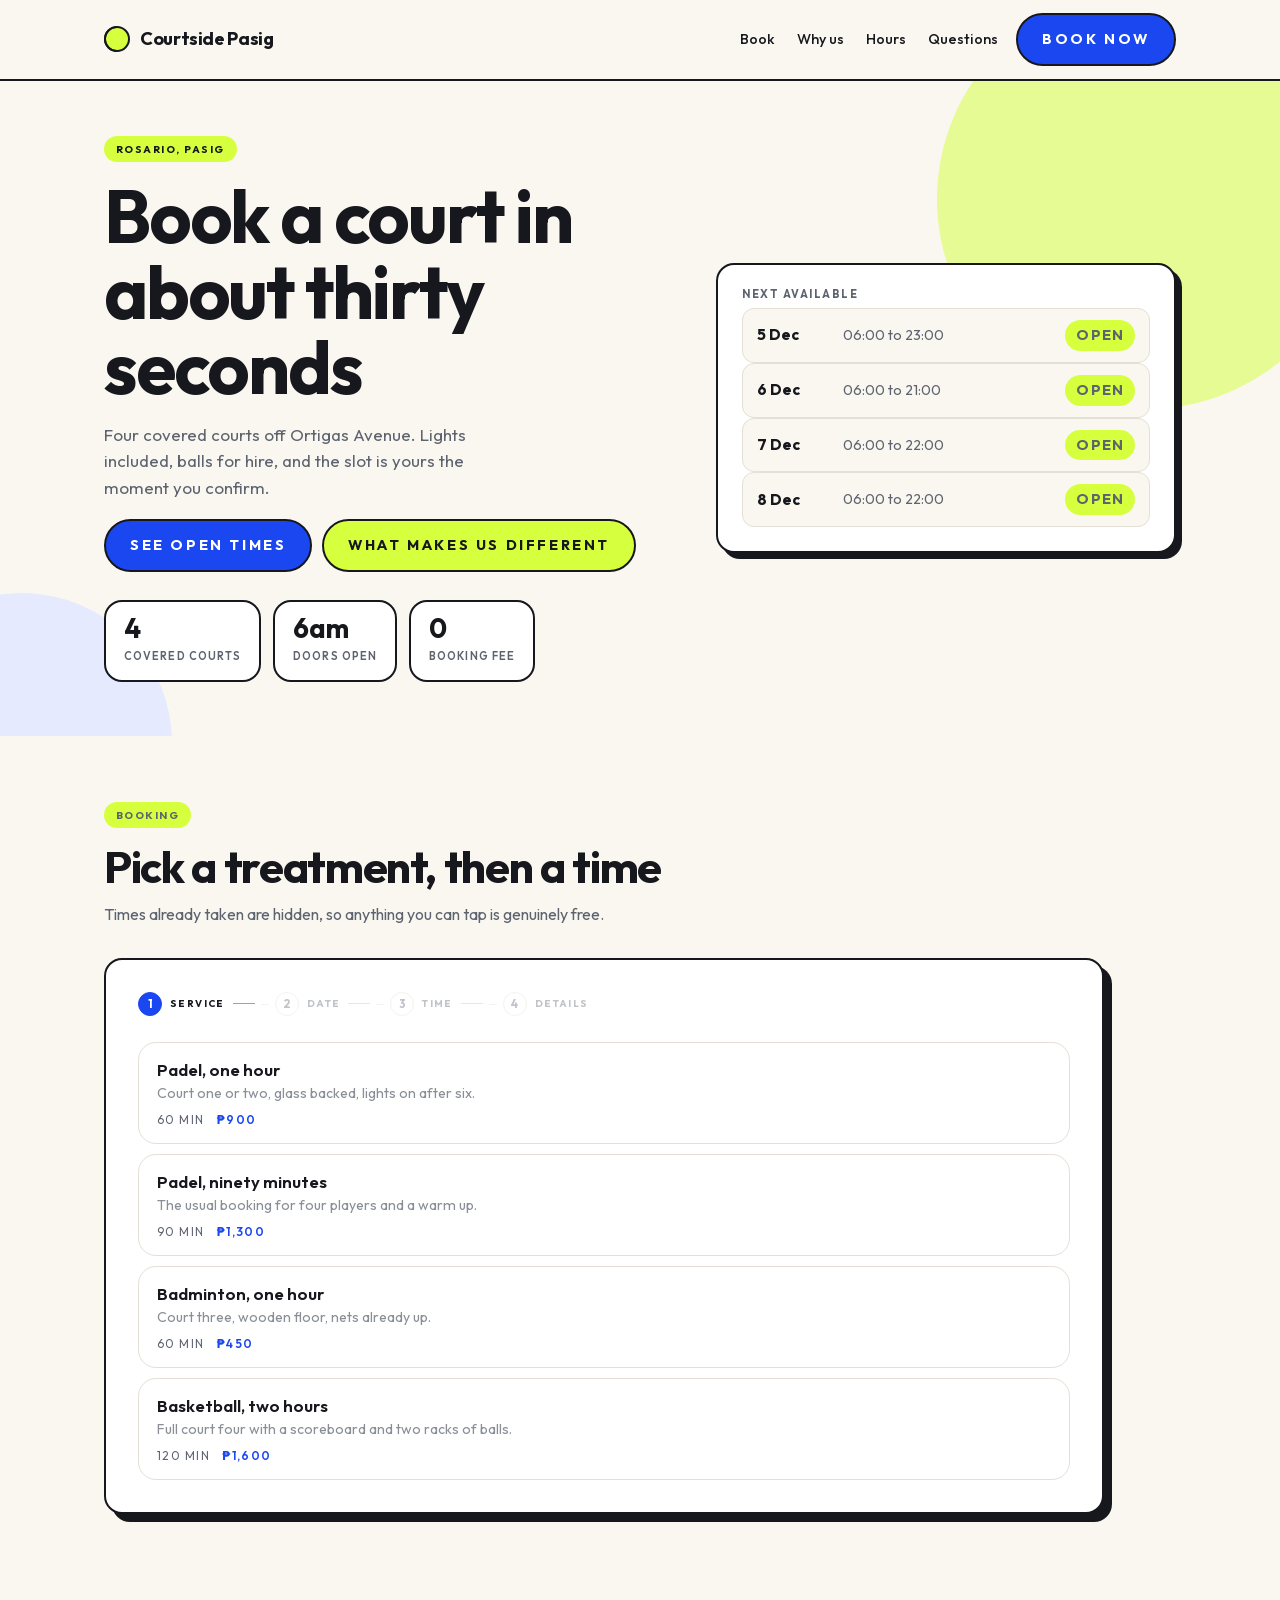
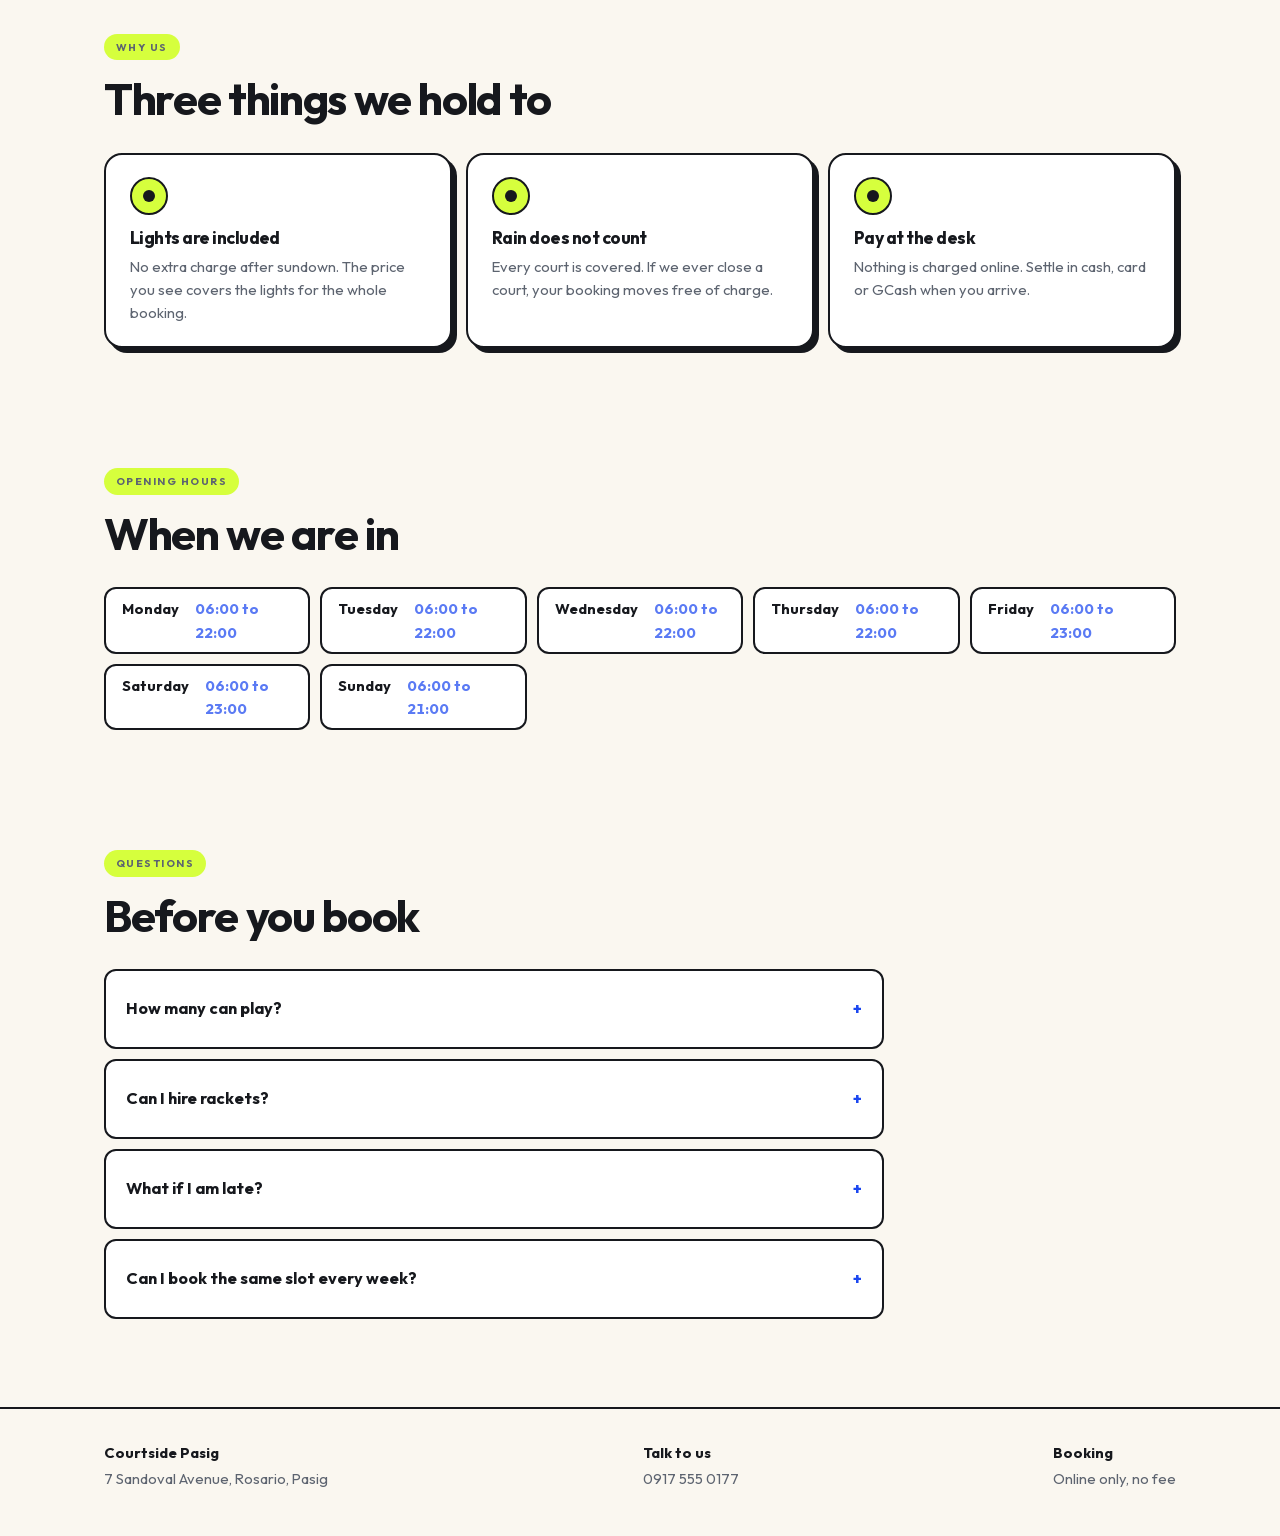
==== index.html @ 9239e727 "Add files via upload" ====
<!doctype html>
<html lang="en">
<head>
<meta charset="utf-8">
<meta name="viewport" content="width=device-width, initial-scale=1, viewport-fit=cover">
<title>Courtside Wedding</title>
<meta name="description" content="Wedding details and RSVP.">
<link rel="stylesheet" href="assets/css/fonts.css">
<link rel="stylesheet" href="assets/css/style.css">
</head>
<body>
<header class="top">
  <div class="wrap top-in">
    <span class="logo"><i></i>Courtside Pasig</span>
    <nav>
      <a href="#book">Book</a>
      <a href="#why">Why us</a>
      <a href="#hours">Hours</a>
      <a href="#faq">Questions</a>
    </nav>
    <a class="btn" href="#book">Book now</a>
  </div>
</header>

<section class="hero">
  <span class="blob b1" aria-hidden="true"></span>
  <span class="blob b2" aria-hidden="true"></span>
  <div class="wrap hero-grid">
    <div>
      <p class="eyebrow">Rosario, Pasig</p>
      <h1>Book a court in about thirty seconds</h1>
      <p class="lede">Four covered courts off Ortigas Avenue. Lights included, balls for hire, and the slot is yours the moment you confirm.</p>
      <div class="btn-row">
        <a class="btn" href="#book">See open times</a>
        <a class="btn ghost" href="#why">What makes us different</a>
      </div>
      <div class="trust"><div><b>4</b><span>Covered courts</span></div><div><b>6am</b><span>Doors open</span></div><div><b>0</b><span>Booking fee</span></div></div>
    </div>
    <div class="panel next">
      <h3>Next available</h3>
      <div id="peek"></div>
    </div>
  </div>
</section>

<section class="wrap" id="book">
  <div class="sec-head">
    <p class="eyebrow">Booking</p>
    <h2>Pick a treatment, then a time</h2>
    <p>Times already taken are hidden, so anything you can tap is genuinely free.</p>
  </div>
  <div class="booking">

    <div class="flow" id="flow">
      <div class="lane">
      <ol class="steps" id="steps">
        <li class="step on" data-step="1"><span>1</span>Service</li>
        <li class="step" data-step="2"><span>2</span>Date</li>
        <li class="step" data-step="3"><span>3</span>Time</li>
        <li class="step" data-step="4"><span>4</span>Details</li>
      </ol>

      <div class="pane" id="pane-1">
        <div class="picks" id="services"></div>
      </div>

      <div class="pane" id="pane-2" hidden>
        <p class="chosen" id="sum-2"></p>
        <div class="cal">
          <div class="cal-head">
            <button class="nav" type="button" id="prev" aria-label="Previous month">&lsaquo;</button>
            <b id="month"></b>
            <button class="nav" type="button" id="next" aria-label="Next month">&rsaquo;</button>
          </div>
          <div class="dow"><span>Mo</span><span>Tu</span><span>We</span><span>Th</span><span>Fr</span><span>Sa</span><span>Su</span></div>
          <div class="grid" id="days"></div>
        </div>
        <button class="btn ghost" type="button" data-back="1">Back</button>
      </div>

      <div class="pane" id="pane-3" hidden>
        <p class="chosen" id="sum-3"></p>
        <div class="slots" id="slots"></div>
        <p class="note" id="slot-note"></p>
        <button class="btn ghost" type="button" data-back="2">Back</button>
      </div>

      <form class="pane" id="pane-4" hidden novalidate>
        <p class="chosen" id="sum-4"></p>
        <div class="field">
          <label class="lbl" for="bk-name">Your name</label>
          <input type="text" id="bk-name" autocomplete="name" required>
        </div>
        <div class="two">
          <div class="field">
            <label class="lbl" for="bk-phone">Mobile</label>
            <input type="tel" id="bk-phone" autocomplete="tel" required>
          </div>
          <div class="field">
            <label class="lbl" for="bk-email">Email</label>
            <input type="email" id="bk-email" autocomplete="email">
          </div>
        </div>
        <div class="field">
          <label class="lbl" for="bk-notes">Anything we should know</label>
          <textarea id="bk-notes" placeholder="Optional"></textarea>
        </div>
        <div class="btn-row">
          <button class="btn" type="submit" id="book-btn">Confirm booking</button>
          <button class="btn ghost" type="button" data-back="3">Back</button>
        </div>
        <p class="status" id="book-status" role="status" aria-live="polite"></p>
      </form>

      <div class="pane done" id="pane-5" hidden>
        <div class="tick" aria-hidden="true"></div>
        <h3 id="done-head"></h3>
        <p id="done-detail"></p>
        <p class="ref" id="done-ref"></p>
        <button class="btn ghost" type="button" id="again">Book another</button>
      </div>
      </div>

      <aside class="recap" id="recap" aria-label="Your booking so far">
        <h4>Your booking</h4>
        <dl id="recap-list"></dl>
        <p class="recap-note" id="recap-note"></p>
      </aside>
    </div>

  </div>
</section>

<section class="wrap" id="why">
  <div class="sec-head">
    <p class="eyebrow">Why us</p>
    <h2>Three things we hold to</h2>
  </div>
  <div class="cards"><div class="cardy"><i></i><h3>Lights are included</h3><p>No extra charge after sundown. The price you see covers the lights for the whole booking.</p></div><div class="cardy"><i></i><h3>Rain does not count</h3><p>Every court is covered. If we ever close a court, your booking moves free of charge.</p></div><div class="cardy"><i></i><h3>Pay at the desk</h3><p>Nothing is charged online. Settle in cash, card or GCash when you arrive.</p></div></div>
</section>

<section class="wrap" id="hours">
  <div class="sec-head">
    <p class="eyebrow">Opening hours</p>
    <h2>When we are in</h2>
  </div>
  <div class="hours"><div class="day"><b>Monday</b><span>06:00 to 22:00</span></div><div class="day"><b>Tuesday</b><span>06:00 to 22:00</span></div><div class="day"><b>Wednesday</b><span>06:00 to 22:00</span></div><div class="day"><b>Thursday</b><span>06:00 to 22:00</span></div><div class="day"><b>Friday</b><span>06:00 to 23:00</span></div><div class="day"><b>Saturday</b><span>06:00 to 23:00</span></div><div class="day"><b>Sunday</b><span>06:00 to 21:00</span></div></div>
</section>

<section class="wrap" id="faq">
  <div class="sec-head">
    <p class="eyebrow">Questions</p>
    <h2>Before you book</h2>
  </div>
  <div class="faq"><details><summary>How many can play?</summary><p>Padel is four, badminton is four, and the basketball court fits a full ten.</p></details><details><summary>Can I hire rackets?</summary><p>Yes, one hundred pesos each at the desk, and balls are fifty a tube.</p></details><details><summary>What if I am late?</summary><p>The court is held for the whole booking, but the clock starts at your slot.</p></details><details><summary>Can I book the same slot every week?</summary><p>Message us and we will block a standing slot for you off the public board.</p></details></div>
</section>

<footer>
  <div class="wrap foot">
    <div><b>Courtside Pasig</b>7 Sandoval Avenue, Rosario, Pasig</div>
    <div><b>Talk to us</b>0917 555 0177</div>
    <div><b>Booking</b>Online only, no fee</div>
  </div>
</footer>
<script src="assets/js/config.js"></script>
<script src="assets/js/site.js"></script>
</body>
</html>
---- assets/css/fonts.css ----
@font-face{font-family:'Outfit';font-style:normal;font-weight:300 700;font-display:swap;src:url(../fonts/outfit.woff2) format('woff2')}
---- assets/css/style.css ----
*,*::before,*::after{box-sizing:border-box}
  html{scroll-behavior:smooth}
  @media (prefers-reduced-motion:reduce){html{scroll-behavior:auto}*{animation:none!important;transition:none!important}}
  img,video{max-width:100%;display:block}
  [hidden]{display:none!important}
  p{margin:0 0 1em}p:last-child{margin-bottom:0}
  .lbl{display:block;font-size:.66rem;font-weight:600;letter-spacing:.18em;text-transform:uppercase;margin-bottom:8px}
  input[type=text],input[type=email],input[type=tel],input[type=search],select,textarea{
    width:100%;font-family:inherit;font-size:1rem;padding:13px 15px;border-radius:2px}
  textarea{min-height:88px;resize:vertical}
  input:focus-visible,select:focus-visible,textarea:focus-visible,button:focus-visible{outline:2px solid currentColor;outline-offset:2px}
  .field{margin-bottom:20px}
  .search-row{display:flex;gap:10px;flex-wrap:wrap;align-items:flex-start}
  .search-row input{flex:1 1 220px}
  .btn{font-family:inherit;font-size:.72rem;font-weight:700;letter-spacing:.18em;text-transform:uppercase;
    padding:14px 28px;border-radius:2px;cursor:pointer;transition:opacity .15s,background .15s,color .15s}
  .btn:disabled{opacity:.45;cursor:default}
  .btn-row{display:flex;gap:10px;flex-wrap:wrap;margin-top:6px}
  .hits{display:grid;gap:8px;margin-top:16px}
  .hit{width:100%;text-align:left;padding:14px 16px;border-radius:2px;cursor:pointer;font-family:inherit;font-size:1rem}
  .hit b{display:block;font-weight:600}
  .hit small{font-size:.84rem;opacity:.72}
  .guest{padding:18px;border-radius:2px;margin-bottom:14px}
  .guest-name{font-size:1.3rem;margin-bottom:12px}
  .opts{display:grid;grid-template-columns:repeat(auto-fit,minmax(170px,1fr));gap:8px}
  .opt{position:relative;padding:12px 14px;border-radius:2px;cursor:pointer;font-size:.92rem;transition:all .15s}
  .opt input{position:absolute;opacity:0;pointer-events:none}
  .meal-wrap{margin-top:12px}
  .status{margin-top:14px;font-size:.9rem;min-height:1.3em}
  .party{font-size:.68rem;font-weight:600;letter-spacing:.2em;text-transform:uppercase;margin:0 0 16px}
  .done h3{font-size:1.7rem;margin:0 0 8px}
  .drop{border-radius:3px;padding:clamp(26px,6vw,46px);text-align:center;cursor:pointer;transition:all .15s}
  .drop strong{display:block;font-size:1.4rem;font-weight:400;margin-bottom:4px}
  .drop span{font-size:.88rem;opacity:.7}
  .queue{display:grid;grid-template-columns:repeat(auto-fill,minmax(104px,1fr));gap:8px;margin-top:16px}
  .tile{position:relative;aspect-ratio:1;border-radius:2px;overflow:hidden}
  .tile img,.tile video{width:100%;height:100%;object-fit:cover}
  .tile .tag{position:absolute;left:5px;bottom:5px;background:rgba(0,0,0,.72);color:#fff;font-size:.6rem;
    letter-spacing:.08em;text-transform:uppercase;padding:2px 6px;border-radius:2px}
  .tile .kill{position:absolute;top:4px;right:4px;width:22px;height:22px;border:0;border-radius:50%;
    background:rgba(0,0,0,.72);color:#fff;cursor:pointer;font-size:14px;line-height:1}
  .steps{display:flex;gap:6px;flex-wrap:wrap;margin-bottom:22px}
  .step{font-size:.64rem;font-weight:700;letter-spacing:.14em;text-transform:uppercase;
    display:flex;align-items:center;gap:6px;opacity:.38}
  .step.on,.step.done{opacity:1}
  .step::after{content:"";width:22px;height:1px;background:currentColor;opacity:.4}
  .step:last-child::after{display:none}
  .pickers{display:grid;grid-template-columns:repeat(auto-fill,minmax(146px,1fr));gap:8px}
  .pick{padding:13px 14px;border-radius:2px;cursor:pointer;text-align:left;font-family:inherit;font-size:.92rem;transition:all .15s}
  .pick b{display:block;font-weight:600}
  .pick small{font-size:.78rem;opacity:.72}
  .pick:disabled{opacity:.35;cursor:not-allowed;text-decoration:line-through}
  .summary{padding:14px 16px;border-radius:2px;margin-bottom:18px;font-size:.92rem}
  .grid-2{display:grid;grid-template-columns:repeat(auto-fit,minmax(190px,1fr));gap:18px}
  .ref{display:inline-block;font-weight:600;letter-spacing:.1em;padding:6px 14px;border-radius:2px;margin-top:6px}
  .svc{display:grid;grid-template-columns:1fr auto;gap:2px 20px;padding-block:16px}
  .svc h3{margin:0;font-size:1.3rem}
  .svc .price{font-weight:600;white-space:nowrap;font-variant-numeric:tabular-nums}
  .svc .meta{grid-column:1/-1;font-size:.84rem;letter-spacing:.1em;text-transform:uppercase}
  .hours div{display:flex;justify-content:space-between;gap:16px;padding-block:8px;font-size:.92rem}
  .hours div span:last-child{font-variant-numeric:tabular-nums;opacity:.72}
  .hours div.closed span:last-child{opacity:.4}
  .fact span{display:block;font-size:.64rem;font-weight:600;letter-spacing:.2em;text-transform:uppercase;opacity:.6}
  .fact b{font-weight:400}

  :root{
    --page:#FAF7F0; --card:#FFFFFF; --ink:#16181D; --dim:#5D6470; --faint:#A9B0BC;
    --line:#E4E0D6; --key:#1B47F0; --key-dk:#1236C6; --key-soft:#E5EAFE;
    --on-key:#FFFFFF; --warn:#C03A2B; --lime:#D6FF3D;
    --r:18px; --r-sm:12px;
  }
  *,*::before,*::after{box-sizing:border-box}
  html{scroll-behavior:smooth}
  @media(prefers-reduced-motion:reduce){html{scroll-behavior:auto}*{animation:none!important;transition:none!important}}
  body{margin:0; background:var(--page); color:var(--ink);
       font-family:"Outfit",system-ui,sans-serif; font-size:16px; line-height:1.58;
       -webkit-font-smoothing:antialiased; overflow-x:hidden}
  h1,h2,h3{margin:0; font-family:"Outfit",system-ui,sans-serif; font-weight:700;
           letter-spacing:-.03em; line-height:1.02; overflow-wrap:break-word}
  p{margin:0 0 1em} p:last-child{margin-bottom:0}
  a{color:var(--key)}
  [hidden]{display:none!important}
  .wrap{max-width:1140px; margin:0 auto; padding-inline:clamp(18px,4vw,34px)}
  .eyebrow{display:inline-block; font-size:.66rem; font-weight:700; letter-spacing:.14em;
           text-transform:uppercase; color:var(--ink); background:var(--lime);
           padding:5px 12px; border-radius:99px; margin:0 0 16px}

  header.top{position:sticky; top:0; z-index:40; background:var(--page);
             border-bottom:2px solid var(--ink)}
  .top-in{display:flex; align-items:center; gap:18px; padding-block:13px}
  .logo{display:flex; align-items:center; gap:10px; font-weight:800; font-size:1.14rem;
        letter-spacing:-.02em}
  .logo i{width:26px; height:26px; border-radius:50%; background:var(--lime); display:block;
          border:2px solid var(--ink); position:relative}
  .logo i::after{content:""; position:absolute; inset:-2px; border-radius:50%;
                 border:2px solid var(--ink); clip-path:polygon(50% 0,50% 100%,0 100%,0 0)}
  .top nav{margin-left:auto; display:flex; gap:22px}
  .top nav a{font-size:.9rem; font-weight:500; color:var(--ink); text-decoration:none}
  .top nav a:hover{color:var(--key)}
  @media(max-width:760px){.top nav{display:none}}

  .btn{font-family:inherit; font-size:.9rem; font-weight:700; padding:13px 24px;
       border-radius:99px; cursor:pointer; border:2px solid var(--ink);
       background:var(--key); color:var(--on-key); text-decoration:none; display:inline-block;
       transition:transform .12s, background .16s}
  .btn:hover{background:var(--key-dk)}
  .btn:active{transform:translateY(1px)}
  .btn.ghost{background:var(--lime); color:var(--ink)}
  .btn.ghost:hover{background:#C6F02B}
  .btn:disabled{opacity:.5; cursor:default}
  .btn-row{display:flex; gap:10px; flex-wrap:wrap; margin-top:10px}

  .hero{position:relative; overflow:hidden; padding-block:clamp(34px,6vh,70px)}
  .hero .blob{position:absolute; pointer-events:none; border-radius:50%}
  .hero .b1{width:min(52vw,420px); aspect-ratio:1; right:-6%; top:-14%; background:var(--lime);
            opacity:.5}
  .hero .b2{width:min(40vw,300px); aspect-ratio:1; left:-10%; bottom:-24%;
            background:var(--key-soft)}
  .hero-grid{position:relative; display:grid; grid-template-columns:minmax(0,1.1fr) minmax(0,.9fr);
             gap:clamp(24px,4vw,50px); align-items:center}
  @media(max-width:860px){.hero-grid{grid-template-columns:1fr}}
  .hero h1{font-size:clamp(2.4rem,8vw,4.6rem)}
  .hero .lede{margin-top:18px; font-size:1.06rem; color:var(--dim); max-width:38ch}
  .trust{display:flex; gap:12px; flex-wrap:wrap; margin-top:28px}
  .trust div{background:var(--card); border:2px solid var(--ink); border-radius:var(--r);
             padding:12px 18px}
  .trust div b{display:block; font-size:1.7rem; font-weight:800; line-height:1.05}
  .trust div span{font-size:.68rem; font-weight:600; letter-spacing:.1em;
                  text-transform:uppercase; color:var(--dim)}

  .panel{background:var(--card); border:2px solid var(--ink); border-radius:var(--r);
         padding:clamp(16px,3vw,24px); box-shadow:6px 6px 0 var(--ink)}
  .next{display:grid; gap:8px}
  .next h3{font-size:.68rem; font-weight:700; letter-spacing:.14em; text-transform:uppercase;
           color:var(--dim)}
  .row{display:flex; align-items:center; gap:12px; padding:11px 14px; border-radius:var(--r-sm);
       background:var(--page); border:1px solid var(--line)}
  .row b{font-variant-numeric:tabular-nums; font-size:.96rem; font-weight:700; min-width:4.6rem}
  .row span{flex:1; font-size:.9rem; color:var(--dim)}
  .row .tag{flex:0 0 auto}
  .tag{font-size:.62rem; font-weight:700; letter-spacing:.08em; text-transform:uppercase;
       padding:4px 11px; border-radius:99px; background:var(--lime); color:var(--ink)}
  .tag.full{background:#F3DAD6; color:var(--warn)}

  section{scroll-margin-top:calc(var(--hdr,74px) + 12px); padding-block:clamp(34px,6vh,66px)}
  .sec-head{max-width:none; margin-bottom:clamp(22px,3.4vh,34px)}
  .sec-head h2{max-width:20ch; font-size:clamp(1.8rem,5vw,2.8rem)}
  .sec-head p{max-width:46ch; margin-top:12px; color:var(--dim)}

  .cards{display:grid; grid-template-columns:repeat(auto-fit,minmax(230px,1fr)); gap:14px}
  .cardy{background:var(--card); border:2px solid var(--ink); border-radius:var(--r);
         padding:22px 24px; box-shadow:5px 5px 0 var(--ink)}
  .cardy i{width:38px; height:38px; border-radius:50%; background:var(--lime);
           border:2px solid var(--ink); display:grid; place-items:center; margin-bottom:14px}
  .cardy i::after{content:""; width:12px; height:12px; border-radius:50%; background:var(--ink)}
  .cardy h3{font-size:1.1rem; margin-bottom:8px}
  .cardy p{font-size:.92rem; color:var(--dim)}

  .booking{background:var(--card); border:2px solid var(--ink); border-radius:var(--r);
           padding:clamp(20px,4vw,32px); max-width:1000px; box-shadow:8px 8px 0 var(--ink)}
  .lbl{display:block; font-size:.7rem; font-weight:700; letter-spacing:.08em;
       text-transform:uppercase; color:var(--dim); margin-bottom:7px}
  input[type=text],input[type=tel],input[type=email],textarea{
    width:100%; font-family:inherit; font-size:1rem; color:var(--ink); background:var(--page);
    border:2px solid var(--ink); border-radius:var(--r-sm); padding:12px 14px}
  textarea{min-height:88px; resize:vertical}
  input:focus-visible,textarea:focus-visible,button:focus-visible{
    outline:3px solid var(--key); outline-offset:2px}
  .field{margin-bottom:16px}
  .status{margin-top:14px; font-size:.9rem; color:var(--dim); min-height:1.3em}
  .status.bad{color:var(--warn)}

  .hours{display:grid; grid-template-columns:repeat(auto-fit,minmax(180px,1fr)); gap:10px}
  .day{display:flex; justify-content:space-between; gap:12px; padding:12px 16px;
       background:var(--card); border:2px solid var(--ink); border-radius:var(--r-sm);
       font-size:.92rem; font-weight:600}
  .day span{color:var(--key); font-weight:700; font-variant-numeric:tabular-nums}
  .day.shut span{color:var(--faint)}

  .faq{max-width:780px}
  .faq details{background:var(--card); border:2px solid var(--ink); border-radius:var(--r-sm);
               padding:16px 20px; margin-bottom:10px}
  .faq summary{cursor:pointer; list-style:none; display:flex; justify-content:space-between;
               gap:16px; align-items:center; font-weight:700; font-size:1.02rem; min-height:44px}
  .faq summary::-webkit-details-marker{display:none}
  .faq summary::after{content:"+"; color:var(--key)}
  .faq details[open] summary::after{content:"\2212"}
  .faq details p{margin-top:10px; color:var(--dim); font-size:.94rem; max-width:60ch}

  footer{border-top:2px solid var(--ink); padding-block:32px 46px; margin-top:24px}
  .foot{display:flex; gap:20px; flex-wrap:wrap; justify-content:space-between;
        align-items:flex-start; font-size:.92rem; color:var(--dim)}
  .foot b{display:block; color:var(--ink); font-weight:700; margin-bottom:2px}

  .flow{display:grid; gap:clamp(18px,3vw,30px)}
  @media(min-width:900px){
    .flow{grid-template-columns:minmax(0,1fr) 250px; align-items:start}
    .flow.solo{grid-template-columns:minmax(0,1fr)}
    .recap{position:sticky; top:calc(var(--hdr,74px) + 14px)}
  }
  .lane{min-width:0}

  .steps{display:flex; gap:0; list-style:none; margin:0 0 22px; padding:0 0 4px;
         flex-wrap:nowrap; overflow-x:auto; scrollbar-width:none}
  .steps::-webkit-scrollbar{display:none}
  .step{display:flex; align-items:center; gap:8px; font-size:.62rem; letter-spacing:.14em;
        text-transform:uppercase; color:var(--dim); white-space:nowrap; flex:0 0 auto}
  .step + .step{margin-left:10px; padding-left:10px; position:relative}
  .step + .step::before{content:""; position:absolute; left:-4px; top:50%; width:8px;
                        height:1px; background:var(--line)}
  .step span{width:24px; height:24px; border-radius:50%; display:grid; place-items:center;
             border:1px solid var(--line); font-size:.72rem; letter-spacing:0; flex:0 0 auto}
  .step.on{color:var(--ink)}
  .step.on span{background:var(--key); border-color:var(--key); color:var(--on-key)}
  .step.done span{border-color:var(--key); color:var(--key)}

  .chosen{font-size:.76rem; letter-spacing:.1em; color:var(--dim); margin-bottom:16px}

  .picks{display:grid; gap:10px}
  .pick{width:100%; min-height:44px; text-align:left; cursor:pointer; font-family:inherit; color:var(--ink);
        background:var(--card); border:1px solid var(--line); border-radius:var(--r);
        padding:16px 18px; display:grid; gap:4px; transition:border-color .16s, transform .12s}
  .pick:hover{border-color:var(--key)}
  .pick:active{transform:scale(.995)}
  .pick b{font-size:1.06rem; font-weight:600}
  .pick small{color:var(--dim); font-size:.88rem}
  .pick .meta{display:flex; gap:12px; align-items:baseline; font-size:.74rem;
              letter-spacing:.12em; text-transform:uppercase; color:var(--dim); margin-top:6px}
  .pick .meta i{font-style:normal; color:var(--key); font-weight:600}

  .cal{background:var(--card); border:1px solid var(--line); border-radius:var(--r);
       padding:14px; max-width:520px}
  @media(max-width:430px){
    .cal{padding:4px; border-left:0; border-right:0; border-radius:0;
         margin-inline:-14px; max-width:none}
    .cal-head{padding-inline:8px}
  }
  .cal-head{display:flex; align-items:center; justify-content:space-between; margin-bottom:10px}
  .cal-head b{font-size:1rem; font-weight:600}
  .nav{width:42px; height:42px; border-radius:50%; border:1px solid var(--line);
       background:none; color:var(--ink); cursor:pointer; font-size:19px; line-height:1}
  .nav:disabled{opacity:.3; cursor:default}
  .dow,.grid{display:grid; grid-template-columns:repeat(7,1fr); gap:4px}
  .dow span{text-align:center; font-size:.58rem; letter-spacing:.1em; text-transform:uppercase;
            color:var(--dim); padding-bottom:6px}
  .cell{aspect-ratio:1; min-height:min(42px,11vw); border:1px solid transparent;
        border-radius:var(--r-sm); background:none; color:var(--ink); font-family:inherit;
        font-size:.92rem; cursor:pointer}
  .cell:hover:not(:disabled){border-color:var(--key)}
  .cell.off{color:var(--faint); cursor:default}
  .cell.on{background:var(--key); color:var(--on-key); border-color:var(--key)}
  .cell.blank{cursor:default}
  @media(max-width:430px){
    .booking{padding-inline:14px}
    .dow,.grid{gap:2px}
    .cell{aspect-ratio:auto; min-height:46px; font-size:.9rem}
  }

  .slots{display:grid; grid-template-columns:repeat(auto-fill,minmax(94px,1fr)); gap:8px}
  .slot{padding:13px 10px; min-height:46px; border:1px solid var(--line); border-radius:var(--r-sm);
        background:var(--card); color:var(--ink); font-family:inherit; font-size:.94rem;
        cursor:pointer; font-variant-numeric:tabular-nums}
  .slot:hover{border-color:var(--key); color:var(--key)}
  .note{margin-top:14px; font-size:.86rem; color:var(--dim)}

  .two{display:grid; grid-template-columns:1fr 1fr; gap:12px}
  @media(max-width:520px){.two{grid-template-columns:1fr}}

  .recap{background:var(--card); border:1px solid var(--line); border-radius:var(--r);
         padding:18px 20px}
  .recap h4{margin:0 0 12px; font-size:.62rem; letter-spacing:.18em; text-transform:uppercase;
            color:var(--dim); font-weight:700}
  .recap dl{margin:0; display:grid; gap:10px}
  .recap .rrow{min-width:0}
  .recap dt{font-size:.58rem; letter-spacing:.16em; text-transform:uppercase; color:var(--dim)}
  .recap dd{margin:2px 0 0; font-size:.96rem; font-weight:600; overflow-wrap:break-word}
  .recap dd.muted{font-weight:400; color:var(--faint)}
  .recap-note{margin-top:14px; font-size:.78rem; color:var(--dim); line-height:1.5}
  @media(max-width:899px){
    .recap{order:-1; padding:14px 16px}
    .recap h4{margin-bottom:10px}
    .recap dl{grid-template-columns:repeat(3,minmax(0,1fr)); gap:10px 14px}
    .recap dd{font-size:.86rem}
    .recap-note{margin-top:10px; font-size:.74rem}
  }
  @media(max-width:420px){
    .recap dl{grid-template-columns:repeat(2,minmax(0,1fr))}
  }

  .done{text-align:center; padding-block:10px}
  .tick{width:56px; height:56px; margin:0 auto 18px; border-radius:50%; border:2px solid var(--key);
        position:relative}
  .tick::after{content:""; position:absolute; left:19px; top:11px; width:14px; height:26px;
               border:2px solid var(--key); border-top:0; border-left:0; rotate:45deg}
  .done h3{font-size:1.5rem; margin-bottom:8px}
  .done p{color:var(--dim)}
  .ref{margin-top:10px; font-size:.74rem; letter-spacing:.16em; text-transform:uppercase;
       color:var(--key)}

  .btn{min-height:44px; display:inline-flex; align-items:center; justify-content:center}
  @media(max-width:470px){
    .top-in{gap:10px}
    .logo{font-size:.94rem}
    .top-in .btn{padding:11px 15px; font-size:.8rem}
  }
  @media(max-width:370px){
    .logo{font-size:.82rem}
    .logo i{width:20px; height:20px}
    .top-in .btn{padding:10px 12px; font-size:.74rem}
  }
.corner img,.orn img,.plate .wreath img,.panel .art img,.foot-spray img,
.sun img,.grass img,.band img{display:block;width:100%;height:auto}
.plate .ring img,.plate .burst img,.plate .frame img,.panel .ring img,
.panel .frame img{display:block;width:100%;height:100%}
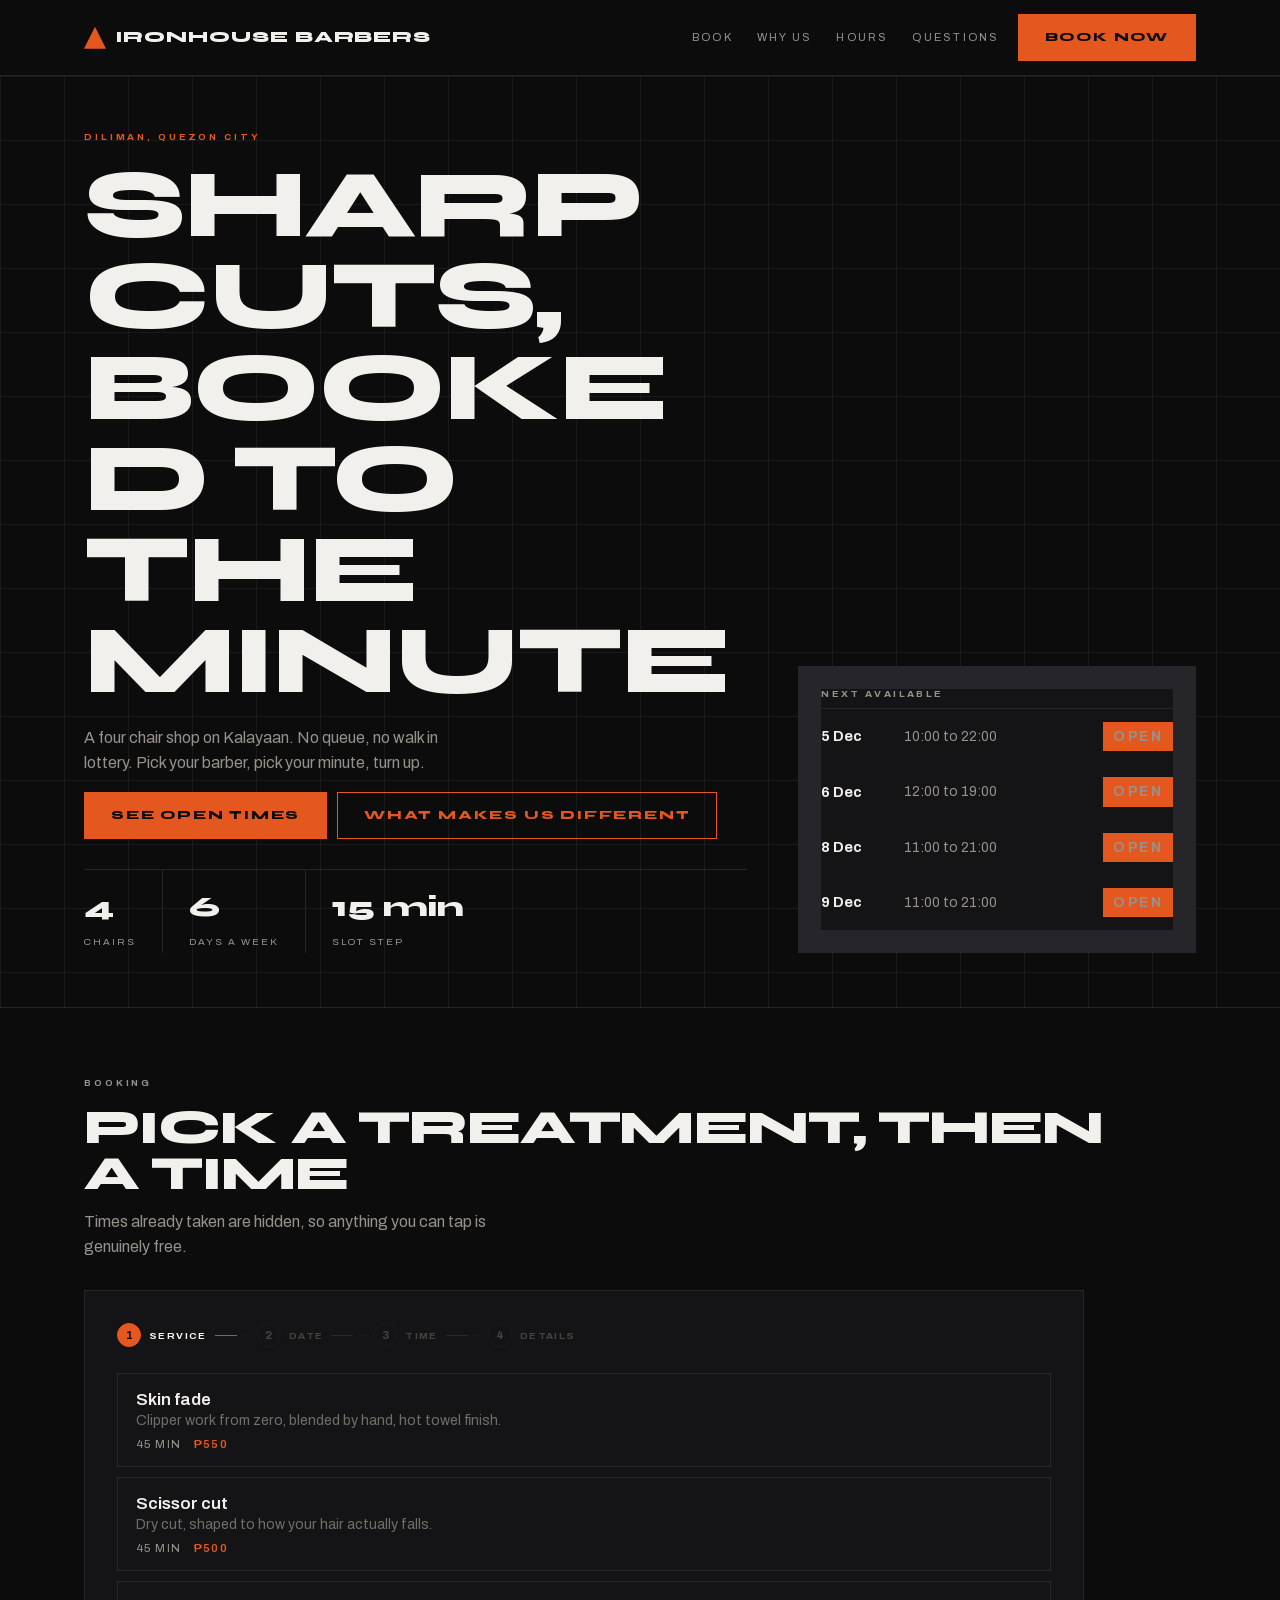
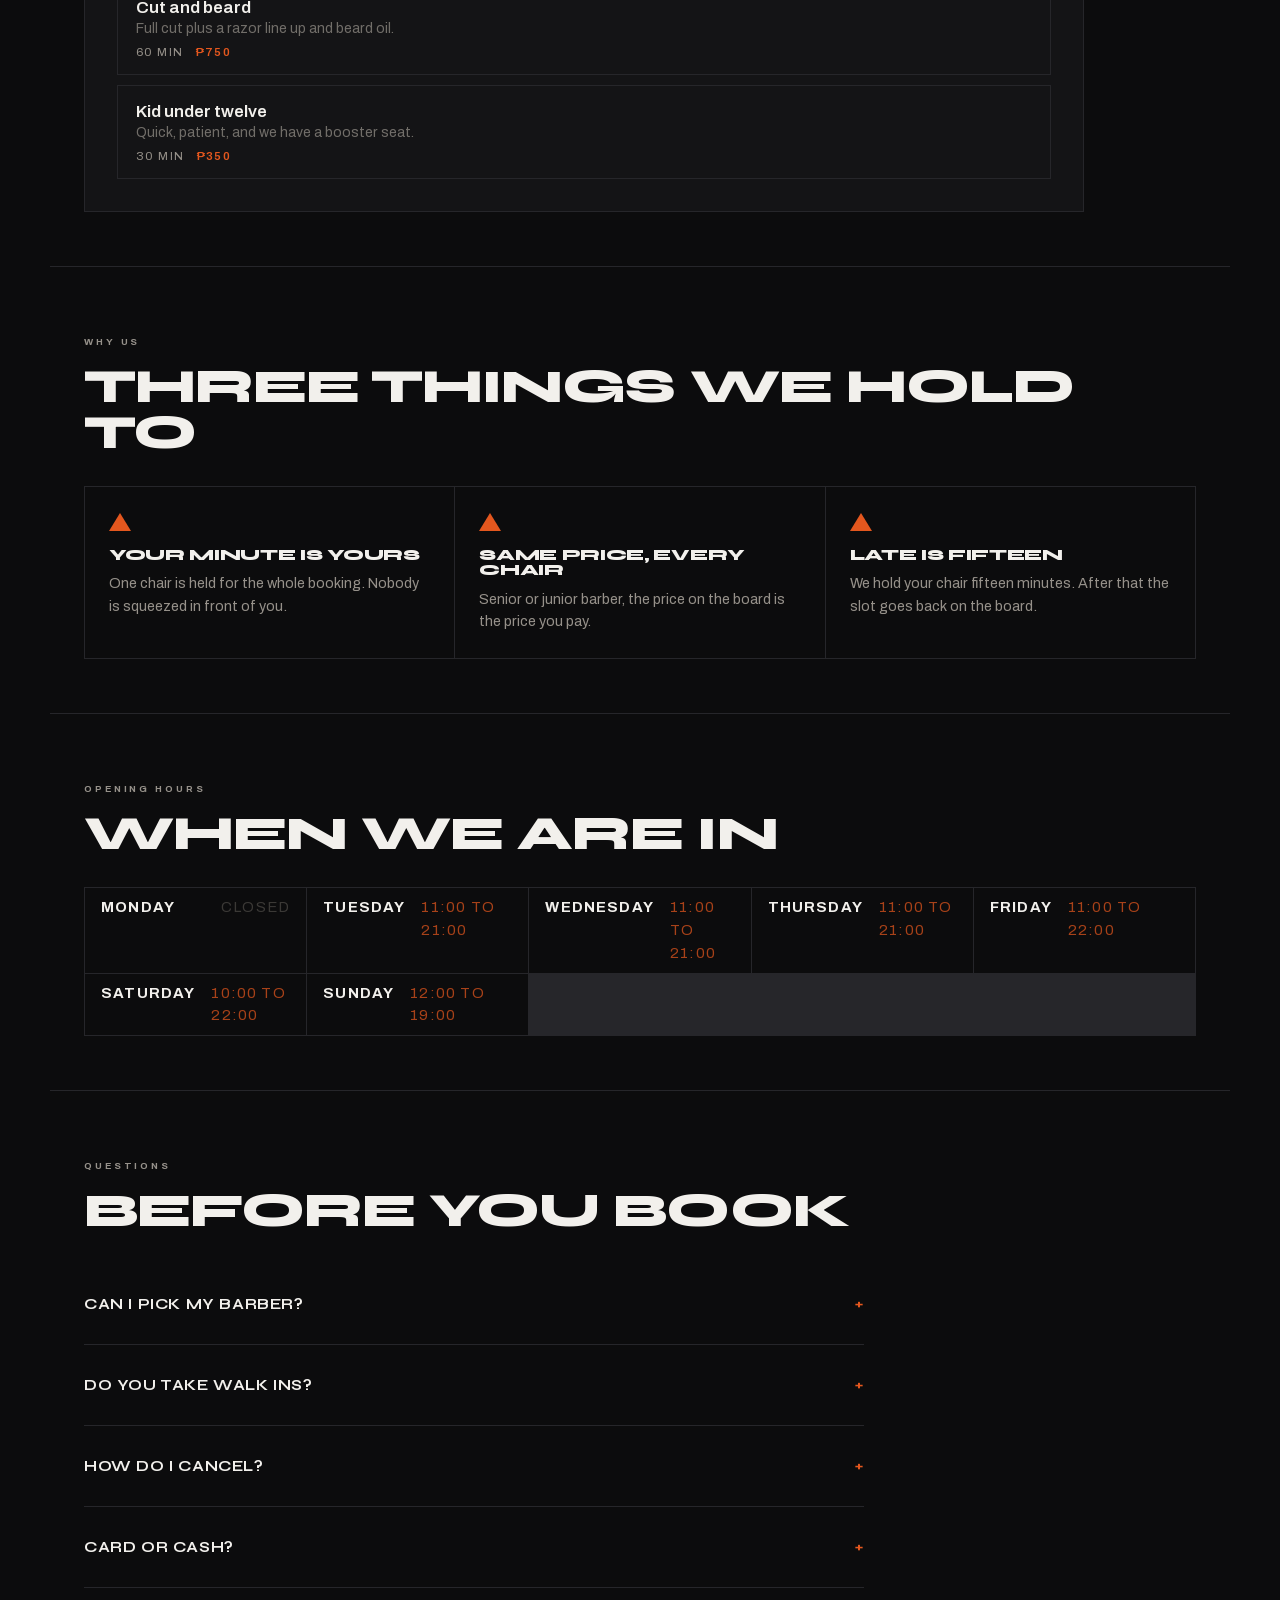
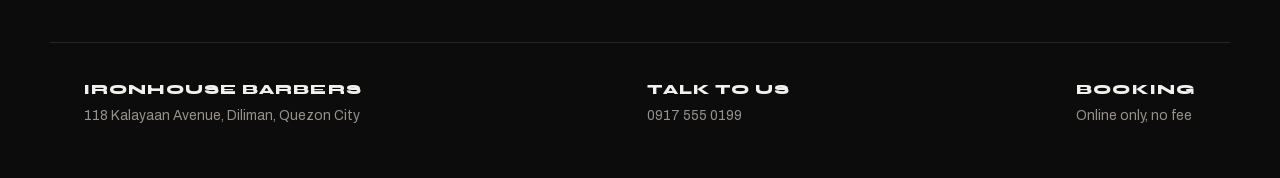
==== commit 4bf44647: "Add files via upload" ====
--- a/index.html
+++ b/index.html
@@ -3,7 +3,7 @@
 <head>
 <meta charset="utf-8">
 <meta name="viewport" content="width=device-width, initial-scale=1, viewport-fit=cover">
-<title>Courtside Wedding</title>
+<title>Ironhouse Wedding</title>
 <meta name="description" content="Wedding details and RSVP.">
 <link rel="stylesheet" href="assets/css/fonts.css">
 <link rel="stylesheet" href="assets/css/style.css">
@@ -11,7 +11,7 @@
 <body>
 <header class="top">
   <div class="wrap top-in">
-    <span class="logo"><i></i>Courtside Pasig</span>
+    <span class="logo"><i></i>Ironhouse Barbers</span>
     <nav>
       <a href="#book">Book</a>
       <a href="#why">Why us</a>
@@ -27,14 +27,14 @@
   <span class="blob b2" aria-hidden="true"></span>
   <div class="wrap hero-grid">
     <div>
-      <p class="eyebrow">Rosario, Pasig</p>
-      <h1>Book a court in about thirty seconds</h1>
-      <p class="lede">Four covered courts off Ortigas Avenue. Lights included, balls for hire, and the slot is yours the moment you confirm.</p>
+      <p class="eyebrow">Diliman, Quezon City</p>
+      <h1>Sharp cuts, booked to the minute</h1>
+      <p class="lede">A four chair shop on Kalayaan. No queue, no walk in lottery. Pick your barber, pick your minute, turn up.</p>
       <div class="btn-row">
         <a class="btn" href="#book">See open times</a>
         <a class="btn ghost" href="#why">What makes us different</a>
       </div>
-      <div class="trust"><div><b>4</b><span>Covered courts</span></div><div><b>6am</b><span>Doors open</span></div><div><b>0</b><span>Booking fee</span></div></div>
+      <div class="trust"><div><b>4</b><span>Chairs</span></div><div><b>6</b><span>Days a week</span></div><div><b>15 min</b><span>Slot step</span></div></div>
     </div>
     <div class="panel next">
       <h3>Next available</h3>
@@ -136,7 +136,7 @@
     <p class="eyebrow">Why us</p>
     <h2>Three things we hold to</h2>
   </div>
-  <div class="cards"><div class="cardy"><i></i><h3>Lights are included</h3><p>No extra charge after sundown. The price you see covers the lights for the whole booking.</p></div><div class="cardy"><i></i><h3>Rain does not count</h3><p>Every court is covered. If we ever close a court, your booking moves free of charge.</p></div><div class="cardy"><i></i><h3>Pay at the desk</h3><p>Nothing is charged online. Settle in cash, card or GCash when you arrive.</p></div></div>
+  <div class="cards"><div class="cardy"><i></i><h3>Your minute is yours</h3><p>One chair is held for the whole booking. Nobody is squeezed in front of you.</p></div><div class="cardy"><i></i><h3>Same price, every chair</h3><p>Senior or junior barber, the price on the board is the price you pay.</p></div><div class="cardy"><i></i><h3>Late is fifteen</h3><p>We hold your chair fifteen minutes. After that the slot goes back on the board.</p></div></div>
 </section>
 
 <section class="wrap" id="hours">
@@ -144,7 +144,7 @@
     <p class="eyebrow">Opening hours</p>
     <h2>When we are in</h2>
   </div>
-  <div class="hours"><div class="day"><b>Monday</b><span>06:00 to 22:00</span></div><div class="day"><b>Tuesday</b><span>06:00 to 22:00</span></div><div class="day"><b>Wednesday</b><span>06:00 to 22:00</span></div><div class="day"><b>Thursday</b><span>06:00 to 22:00</span></div><div class="day"><b>Friday</b><span>06:00 to 23:00</span></div><div class="day"><b>Saturday</b><span>06:00 to 23:00</span></div><div class="day"><b>Sunday</b><span>06:00 to 21:00</span></div></div>
+  <div class="hours"><div class="day shut"><b>Monday</b><span>Closed</span></div><div class="day"><b>Tuesday</b><span>11:00 to 21:00</span></div><div class="day"><b>Wednesday</b><span>11:00 to 21:00</span></div><div class="day"><b>Thursday</b><span>11:00 to 21:00</span></div><div class="day"><b>Friday</b><span>11:00 to 22:00</span></div><div class="day"><b>Saturday</b><span>10:00 to 22:00</span></div><div class="day"><b>Sunday</b><span>12:00 to 19:00</span></div></div>
 </section>
 
 <section class="wrap" id="faq">
@@ -152,13 +152,13 @@
     <p class="eyebrow">Questions</p>
     <h2>Before you book</h2>
   </div>
-  <div class="faq"><details><summary>How many can play?</summary><p>Padel is four, badminton is four, and the basketball court fits a full ten.</p></details><details><summary>Can I hire rackets?</summary><p>Yes, one hundred pesos each at the desk, and balls are fifty a tube.</p></details><details><summary>What if I am late?</summary><p>The court is held for the whole booking, but the clock starts at your slot.</p></details><details><summary>Can I book the same slot every week?</summary><p>Message us and we will block a standing slot for you off the public board.</p></details></div>
+  <div class="faq"><details><summary>Can I pick my barber?</summary><p>Message us after booking and we will put your name against the chair you want.</p></details><details><summary>Do you take walk ins?</summary><p>Only into gaps. The board online is the real board.</p></details><details><summary>How do I cancel?</summary><p>Message us. Cancel more than two hours ahead and there is nothing owed.</p></details><details><summary>Card or cash?</summary><p>Cash, card and GCash at the counter. Nothing is taken when you book.</p></details></div>
 </section>
 
 <footer>
   <div class="wrap foot">
-    <div><b>Courtside Pasig</b>7 Sandoval Avenue, Rosario, Pasig</div>
-    <div><b>Talk to us</b>0917 555 0177</div>
+    <div><b>Ironhouse Barbers</b>118 Kalayaan Avenue, Diliman, Quezon City</div>
+    <div><b>Talk to us</b>0917 555 0199</div>
     <div><b>Booking</b>Online only, no fee</div>
   </div>
 </footer>
--- a/assets/css/fonts.css
+++ b/assets/css/fonts.css
@@ -1 +1 @@
-@font-face{font-family:'Outfit';font-style:normal;font-weight:300 700;font-display:swap;src:url(../fonts/outfit.woff2) format('woff2')}
+@font-face{font-family:'Archivo';font-style:normal;font-weight:300 700;font-display:swap;src:url(../fonts/archivo.woff2) format('woff2')}@font-face{font-family:'Syne';font-style:normal;font-weight:400 800;font-display:swap;src:url(../fonts/syne.woff2) format('woff2')}
--- a/assets/css/style.css
+++ b/assets/css/style.css
@@ -64,133 +64,134 @@
   .fact b{font-weight:400}
 
   :root{
-    --page:#FAF7F0; --card:#FFFFFF; --ink:#16181D; --dim:#5D6470; --faint:#A9B0BC;
-    --line:#E4E0D6; --key:#1B47F0; --key-dk:#1236C6; --key-soft:#E5EAFE;
-    --on-key:#FFFFFF; --warn:#C03A2B; --lime:#D6FF3D;
-    --r:18px; --r-sm:12px;
+    --page:#0C0C0D; --card:#141416; --ink:#F2F0EC; --dim:#96918A; --faint:#4E4B47;
+    --line:#26262A; --key:#E4571E; --key-dk:#C24614; --key-soft:#1F1611;
+    --on-key:#0C0C0D; --warn:#E4571E;
+    --r:0px; --r-sm:0px;
   }
   *,*::before,*::after{box-sizing:border-box}
   html{scroll-behavior:smooth}
   @media(prefers-reduced-motion:reduce){html{scroll-behavior:auto}*{animation:none!important;transition:none!important}}
   body{margin:0; background:var(--page); color:var(--ink);
-       font-family:"Outfit",system-ui,sans-serif; font-size:16px; line-height:1.58;
+       font-family:"Archivo",system-ui,sans-serif; font-size:16px; line-height:1.55;
        -webkit-font-smoothing:antialiased; overflow-x:hidden}
-  h1,h2,h3{margin:0; font-family:"Outfit",system-ui,sans-serif; font-weight:700;
-           letter-spacing:-.03em; line-height:1.02; overflow-wrap:break-word}
+  h1,h2,h3{margin:0; font-family:"Syne",system-ui,sans-serif; font-weight:800;
+           text-transform:uppercase; letter-spacing:-.02em; line-height:.95; overflow-wrap:break-word}
   p{margin:0 0 1em} p:last-child{margin-bottom:0}
   a{color:var(--key)}
   [hidden]{display:none!important}
-  .wrap{max-width:1140px; margin:0 auto; padding-inline:clamp(18px,4vw,34px)}
-  .eyebrow{display:inline-block; font-size:.66rem; font-weight:700; letter-spacing:.14em;
-           text-transform:uppercase; color:var(--ink); background:var(--lime);
-           padding:5px 12px; border-radius:99px; margin:0 0 16px}
+  .wrap{max-width:1180px; margin:0 auto; padding-inline:clamp(16px,4vw,34px)}
+  .eyebrow{font-size:.6rem; font-weight:700; letter-spacing:.3em; text-transform:uppercase;
+           color:var(--key); margin:0 0 14px}
 
   header.top{position:sticky; top:0; z-index:40; background:var(--page);
-             border-bottom:2px solid var(--ink)}
-  .top-in{display:flex; align-items:center; gap:18px; padding-block:13px}
-  .logo{display:flex; align-items:center; gap:10px; font-weight:800; font-size:1.14rem;
-        letter-spacing:-.02em}
-  .logo i{width:26px; height:26px; border-radius:50%; background:var(--lime); display:block;
-          border:2px solid var(--ink); position:relative}
-  .logo i::after{content:""; position:absolute; inset:-2px; border-radius:50%;
-                 border:2px solid var(--ink); clip-path:polygon(50% 0,50% 100%,0 100%,0 0)}
-  .top nav{margin-left:auto; display:flex; gap:22px}
-  .top nav a{font-size:.9rem; font-weight:500; color:var(--ink); text-decoration:none}
+             border-bottom:1px solid var(--line)}
+  .top-in{display:flex; align-items:center; gap:18px; padding-block:14px}
+  .logo{display:flex; align-items:center; gap:10px; font-family:"Syne",sans-serif;
+        font-weight:800; font-size:1rem; text-transform:uppercase; letter-spacing:.06em}
+  .logo i{width:22px; height:22px; background:var(--key); display:block;
+          clip-path:polygon(50% 0,100% 100%,0 100%)}
+  .top nav{margin-left:auto; display:flex; gap:24px}
+  .top nav a{font-size:.7rem; letter-spacing:.2em; text-transform:uppercase;
+             color:var(--dim); text-decoration:none}
   .top nav a:hover{color:var(--key)}
   @media(max-width:760px){.top nav{display:none}}
 
-  .btn{font-family:inherit; font-size:.9rem; font-weight:700; padding:13px 24px;
-       border-radius:99px; cursor:pointer; border:2px solid var(--ink);
-       background:var(--key); color:var(--on-key); text-decoration:none; display:inline-block;
-       transition:transform .12s, background .16s}
-  .btn:hover{background:var(--key-dk)}
-  .btn:active{transform:translateY(1px)}
-  .btn.ghost{background:var(--lime); color:var(--ink)}
-  .btn.ghost:hover{background:#C6F02B}
-  .btn:disabled{opacity:.5; cursor:default}
+  .btn{font-family:"Syne",sans-serif; font-size:.7rem; font-weight:800; letter-spacing:.16em;
+       text-transform:uppercase; padding:14px 26px; border-radius:0; cursor:pointer;
+       border:1px solid var(--key); background:var(--key); color:var(--on-key);
+       text-decoration:none; display:inline-block; transition:background .14s}
+  .btn:hover{background:var(--key-dk); border-color:var(--key-dk); color:#fff}
+  .btn.ghost{background:transparent; color:var(--key)}
+  .btn.ghost:hover{background:var(--key-soft); color:var(--key)}
+  .btn:disabled{opacity:.45; cursor:default}
   .btn-row{display:flex; gap:10px; flex-wrap:wrap; margin-top:10px}
 
-  .hero{position:relative; overflow:hidden; padding-block:clamp(34px,6vh,70px)}
-  .hero .blob{position:absolute; pointer-events:none; border-radius:50%}
-  .hero .b1{width:min(52vw,420px); aspect-ratio:1; right:-6%; top:-14%; background:var(--lime);
-            opacity:.5}
-  .hero .b2{width:min(40vw,300px); aspect-ratio:1; left:-10%; bottom:-24%;
-            background:var(--key-soft)}
-  .hero-grid{position:relative; display:grid; grid-template-columns:minmax(0,1.1fr) minmax(0,.9fr);
-             gap:clamp(24px,4vw,50px); align-items:center}
+  .hero{position:relative; border-bottom:1px solid var(--line); overflow:hidden;
+        padding-block:clamp(34px,6vh,72px)}
+  .hero .blob{position:absolute; pointer-events:none}
+  .hero .b1{inset:0; background-image:
+    linear-gradient(var(--line) 1px,transparent 1px),
+    linear-gradient(90deg,var(--line) 1px,transparent 1px);
+    background-size:64px 64px; opacity:.55}
+  .hero .b2{display:none}
+  .hero-grid{position:relative; display:grid; grid-template-columns:minmax(0,1.25fr) minmax(0,.75fr);
+             gap:clamp(24px,4vw,52px); align-items:end}
   @media(max-width:860px){.hero-grid{grid-template-columns:1fr}}
-  .hero h1{font-size:clamp(2.4rem,8vw,4.6rem)}
-  .hero .lede{margin-top:18px; font-size:1.06rem; color:var(--dim); max-width:38ch}
-  .trust{display:flex; gap:12px; flex-wrap:wrap; margin-top:28px}
-  .trust div{background:var(--card); border:2px solid var(--ink); border-radius:var(--r);
-             padding:12px 18px}
-  .trust div b{display:block; font-size:1.7rem; font-weight:800; line-height:1.05}
-  .trust div span{font-size:.68rem; font-weight:600; letter-spacing:.1em;
-                  text-transform:uppercase; color:var(--dim)}
-
-  .panel{background:var(--card); border:2px solid var(--ink); border-radius:var(--r);
-         padding:clamp(16px,3vw,24px); box-shadow:6px 6px 0 var(--ink)}
-  .next{display:grid; gap:8px}
-  .next h3{font-size:.68rem; font-weight:700; letter-spacing:.14em; text-transform:uppercase;
-           color:var(--dim)}
-  .row{display:flex; align-items:center; gap:12px; padding:11px 14px; border-radius:var(--r-sm);
-       background:var(--page); border:1px solid var(--line)}
-  .row b{font-variant-numeric:tabular-nums; font-size:.96rem; font-weight:700; min-width:4.6rem}
-  .row span{flex:1; font-size:.9rem; color:var(--dim)}
+  .hero h1{font-size:clamp(2.1rem,10vw,6rem)}
+  .hero .lede{margin-top:20px; font-size:1rem; color:var(--dim); max-width:40ch}
+  .trust{display:flex; gap:0; flex-wrap:wrap; margin-top:30px; border-top:1px solid var(--line)}
+  .trust div{padding:16px 26px 0 0; margin-right:26px; border-right:1px solid var(--line)}
+  .trust div:last-child{border-right:0}
+  .trust div b{display:block; font-family:"Syne",sans-serif; font-weight:800; font-size:1.7rem}
+  .trust div span{font-size:.62rem; letter-spacing:.2em; text-transform:uppercase; color:var(--dim)}
+
+  .panel{background:var(--card); border:1px solid var(--line); padding:clamp(16px,3vw,22px)}
+  .next{display:grid; gap:1px; background:var(--line)}
+  .next h3{font-size:.62rem; letter-spacing:.24em; text-transform:uppercase; color:var(--dim);
+           font-family:"Archivo",sans-serif; font-weight:700; background:var(--card);
+           padding-bottom:10px}
+  .row{display:flex; align-items:center; gap:12px; padding:13px 0; background:var(--card)}
+  .row b{font-variant-numeric:tabular-nums; font-size:.9rem; min-width:4.4rem}
+  .row span{flex:1; font-size:.86rem; color:var(--dim)}
   .row .tag{flex:0 0 auto}
-  .tag{font-size:.62rem; font-weight:700; letter-spacing:.08em; text-transform:uppercase;
-       padding:4px 11px; border-radius:99px; background:var(--lime); color:var(--ink)}
-  .tag.full{background:#F3DAD6; color:var(--warn)}
-
-  section{scroll-margin-top:calc(var(--hdr,74px) + 12px); padding-block:clamp(34px,6vh,66px)}
-  .sec-head{max-width:none; margin-bottom:clamp(22px,3.4vh,34px)}
-  .sec-head h2{max-width:20ch; font-size:clamp(1.8rem,5vw,2.8rem)}
-  .sec-head p{max-width:46ch; margin-top:12px; color:var(--dim)}
-
-  .cards{display:grid; grid-template-columns:repeat(auto-fit,minmax(230px,1fr)); gap:14px}
-  .cardy{background:var(--card); border:2px solid var(--ink); border-radius:var(--r);
-         padding:22px 24px; box-shadow:5px 5px 0 var(--ink)}
-  .cardy i{width:38px; height:38px; border-radius:50%; background:var(--lime);
-           border:2px solid var(--ink); display:grid; place-items:center; margin-bottom:14px}
-  .cardy i::after{content:""; width:12px; height:12px; border-radius:50%; background:var(--ink)}
-  .cardy h3{font-size:1.1rem; margin-bottom:8px}
-  .cardy p{font-size:.92rem; color:var(--dim)}
-
-  .booking{background:var(--card); border:2px solid var(--ink); border-radius:var(--r);
-           padding:clamp(20px,4vw,32px); max-width:1000px; box-shadow:8px 8px 0 var(--ink)}
-  .lbl{display:block; font-size:.7rem; font-weight:700; letter-spacing:.08em;
-       text-transform:uppercase; color:var(--dim); margin-bottom:7px}
+  .tag{font-size:.58rem; letter-spacing:.18em; text-transform:uppercase; padding:4px 10px;
+       background:var(--key); color:var(--on-key); font-weight:700}
+  .tag.full{background:var(--faint); color:var(--page)}
+
+  section{scroll-margin-top:calc(var(--hdr,74px) + 12px); padding-block:clamp(36px,6vh,72px); border-bottom:1px solid var(--line)}
+  .sec-head{max-width:none; margin-bottom:clamp(22px,3.4vh,36px)}
+  .sec-head h2{max-width:20ch; font-size:clamp(1.45rem,5.4vw,3rem)}
+  .sec-head p{max-width:46ch; margin-top:14px; color:var(--dim)}
+
+  .cards{display:grid; grid-template-columns:repeat(auto-fit,minmax(240px,1fr)); gap:1px;
+         background:var(--line); border:1px solid var(--line)}
+  .cardy{background:var(--page); padding:26px 24px}
+  .cardy i{width:0; height:0; display:block; margin-bottom:16px;
+           border-left:11px solid transparent; border-right:11px solid transparent;
+           border-bottom:18px solid var(--key)}
+  .cardy i::after{content:none}
+  .cardy h3{font-size:1rem; margin-bottom:10px}
+  .cardy p{font-size:.9rem; color:var(--dim)}
+
+  .booking{background:var(--card); border:1px solid var(--line);
+           padding:clamp(18px,4vw,32px); max-width:1000px}
+  .lbl{display:block; font-size:.62rem; font-weight:700; letter-spacing:.2em;
+       text-transform:uppercase; color:var(--dim); margin-bottom:8px}
   input[type=text],input[type=tel],input[type=email],textarea{
     width:100%; font-family:inherit; font-size:1rem; color:var(--ink); background:var(--page);
-    border:2px solid var(--ink); border-radius:var(--r-sm); padding:12px 14px}
+    border:1px solid var(--line); border-radius:0; padding:13px 14px}
+  input::placeholder,textarea::placeholder{color:var(--faint)}
   textarea{min-height:88px; resize:vertical}
   input:focus-visible,textarea:focus-visible,button:focus-visible{
-    outline:3px solid var(--key); outline-offset:2px}
+    outline:2px solid var(--key); outline-offset:2px}
   .field{margin-bottom:16px}
-  .status{margin-top:14px; font-size:.9rem; color:var(--dim); min-height:1.3em}
+  .status{margin-top:14px; font-size:.88rem; color:var(--dim); min-height:1.3em}
   .status.bad{color:var(--warn)}
 
-  .hours{display:grid; grid-template-columns:repeat(auto-fit,minmax(180px,1fr)); gap:10px}
-  .day{display:flex; justify-content:space-between; gap:12px; padding:12px 16px;
-       background:var(--card); border:2px solid var(--ink); border-radius:var(--r-sm);
-       font-size:.92rem; font-weight:600}
-  .day span{color:var(--key); font-weight:700; font-variant-numeric:tabular-nums}
+  .hours{display:grid; grid-template-columns:repeat(auto-fit,minmax(190px,1fr)); gap:1px;
+         background:var(--line); border:1px solid var(--line)}
+  .day{display:flex; justify-content:space-between; gap:12px; padding:14px 16px;
+       background:var(--page); font-size:.88rem; text-transform:uppercase;
+       letter-spacing:.08em}
+  .day span{color:var(--key); font-variant-numeric:tabular-nums}
   .day.shut span{color:var(--faint)}
 
   .faq{max-width:780px}
-  .faq details{background:var(--card); border:2px solid var(--ink); border-radius:var(--r-sm);
-               padding:16px 20px; margin-bottom:10px}
+  .faq details{border-bottom:1px solid var(--line); padding-block:18px}
   .faq summary{cursor:pointer; list-style:none; display:flex; justify-content:space-between;
-               gap:16px; align-items:center; font-weight:700; font-size:1.02rem; min-height:44px}
+               gap:16px; align-items:center; font-family:"Syne",sans-serif; font-weight:700;
+               font-size:.94rem; text-transform:uppercase; letter-spacing:.04em; min-height:44px}
   .faq summary::-webkit-details-marker{display:none}
   .faq summary::after{content:"+"; color:var(--key)}
   .faq details[open] summary::after{content:"\2212"}
-  .faq details p{margin-top:10px; color:var(--dim); font-size:.94rem; max-width:60ch}
-
-  footer{border-top:2px solid var(--ink); padding-block:32px 46px; margin-top:24px}
-  .foot{display:flex; gap:20px; flex-wrap:wrap; justify-content:space-between;
-        align-items:flex-start; font-size:.92rem; color:var(--dim)}
-  .foot b{display:block; color:var(--ink); font-weight:700; margin-bottom:2px}
+  .faq details p{margin-top:12px; color:var(--dim); font-size:.92rem; max-width:60ch}
+
+  footer{padding-block:36px 52px}
+  .foot{display:flex; gap:24px; flex-wrap:wrap; justify-content:space-between;
+        align-items:flex-start; font-size:.86rem; color:var(--dim)}
+  .foot b{display:block; color:var(--ink); font-family:"Syne",sans-serif; font-weight:800;
+          text-transform:uppercase; letter-spacing:.08em; margin-bottom:4px}
 
   .flow{display:grid; gap:clamp(18px,3vw,30px)}
   @media(min-width:900px){
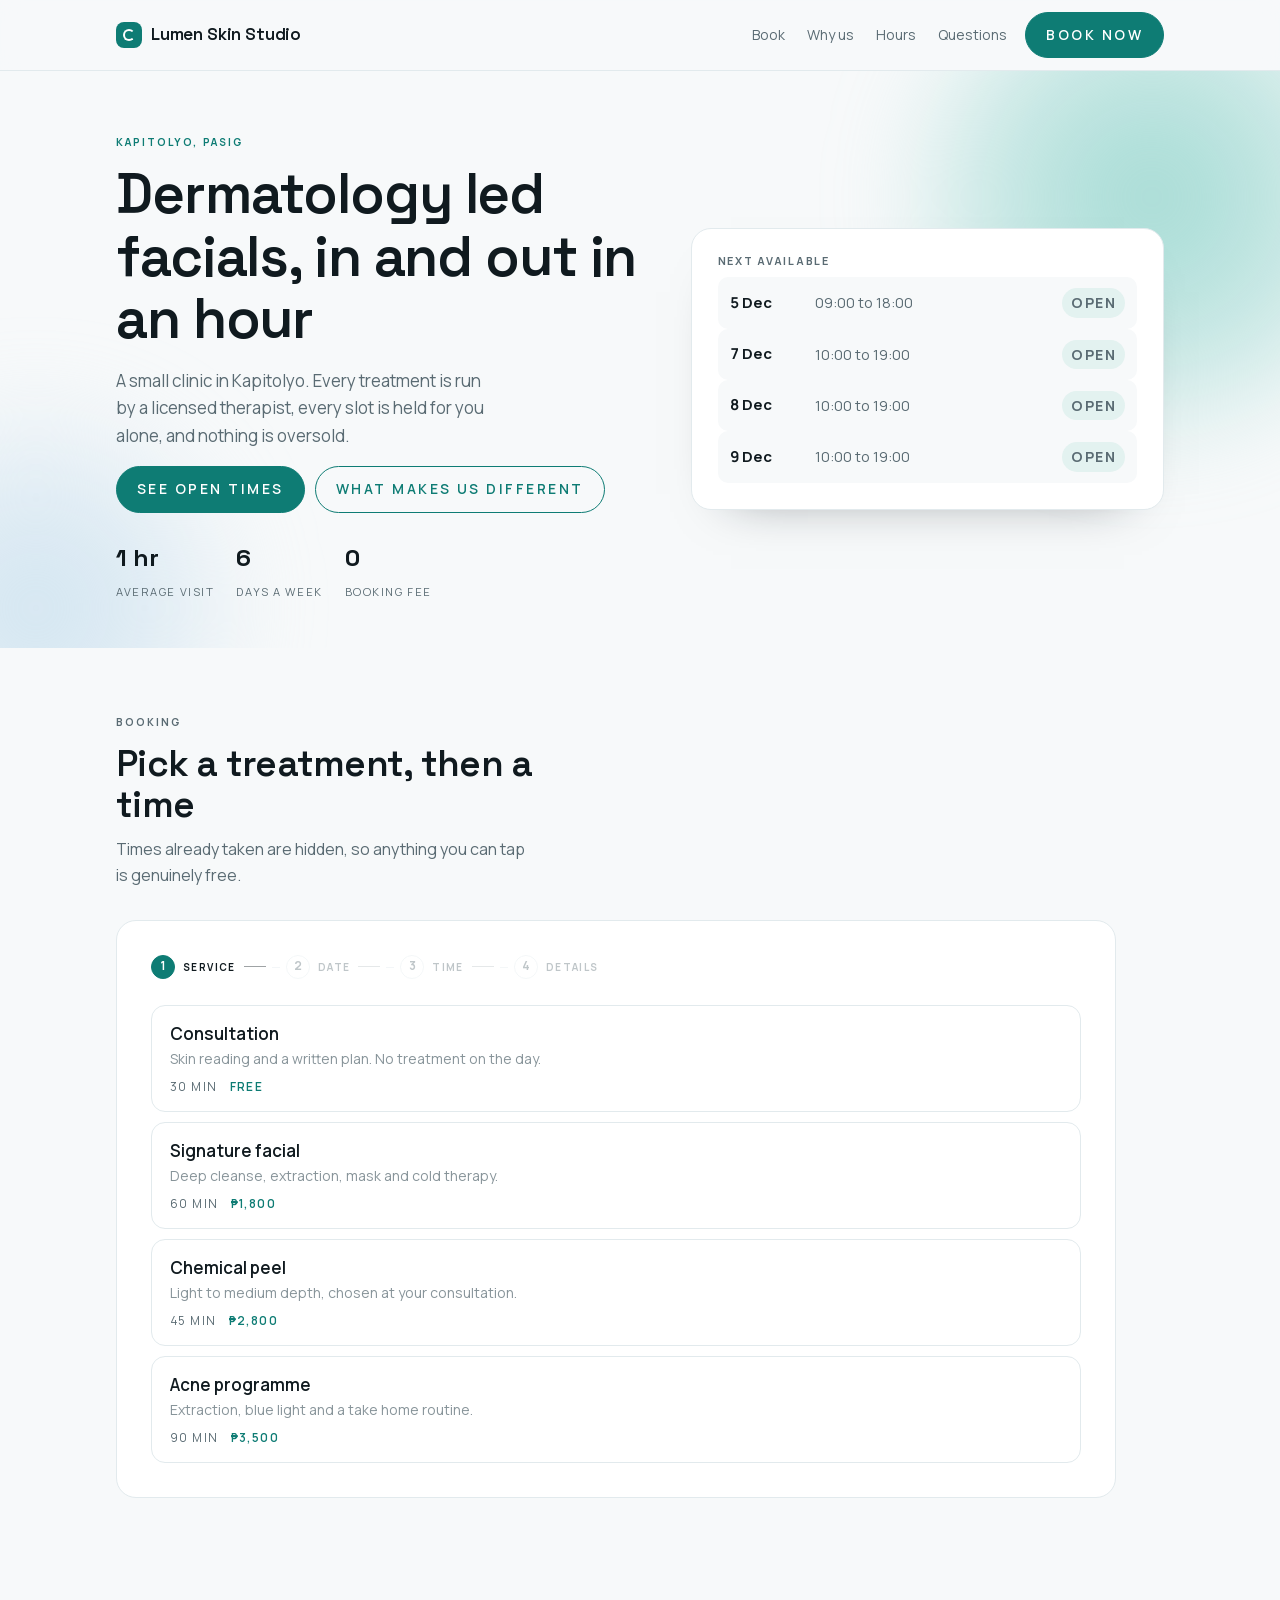
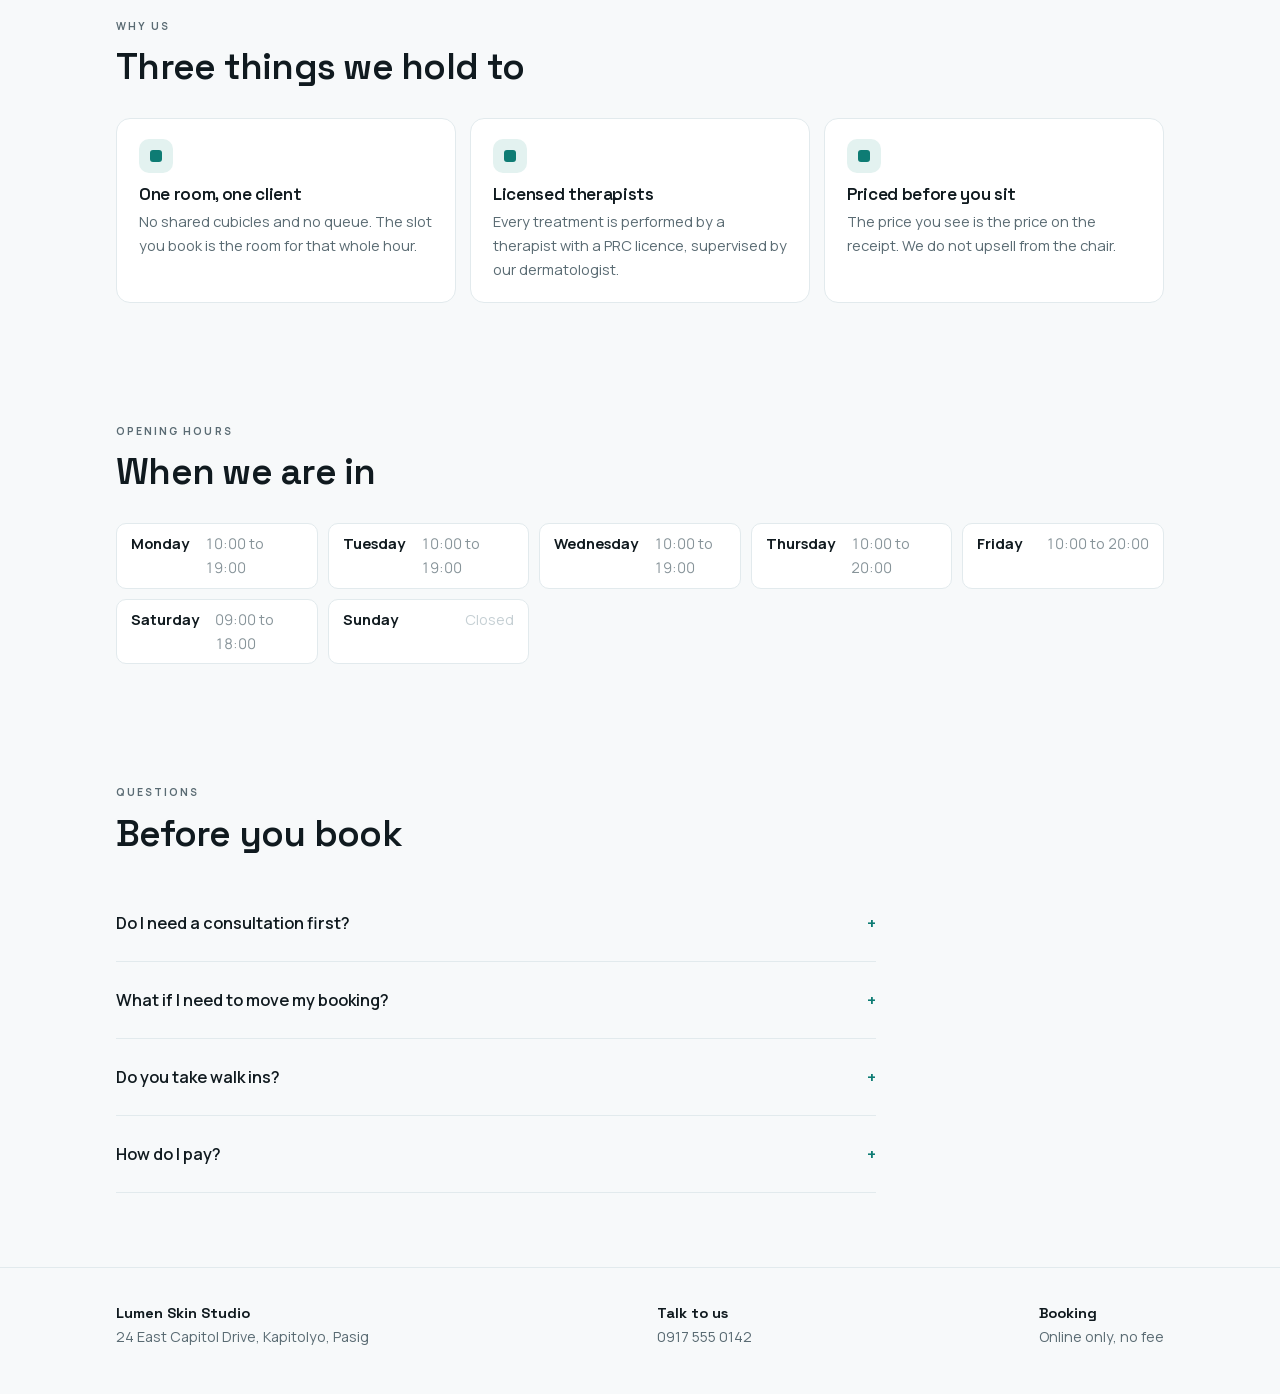
==== commit 974738e8: "Add files via upload" ====
--- a/index.html
+++ b/index.html
@@ -3,7 +3,7 @@
 <head>
 <meta charset="utf-8">
 <meta name="viewport" content="width=device-width, initial-scale=1, viewport-fit=cover">
-<title>Ironhouse Wedding</title>
+<title>Lumen Wedding</title>
 <meta name="description" content="Wedding details and RSVP.">
 <link rel="stylesheet" href="assets/css/fonts.css">
 <link rel="stylesheet" href="assets/css/style.css">
@@ -11,7 +11,7 @@
 <body>
 <header class="top">
   <div class="wrap top-in">
-    <span class="logo"><i></i>Ironhouse Barbers</span>
+    <span class="logo"><i></i>Lumen Skin Studio</span>
     <nav>
       <a href="#book">Book</a>
       <a href="#why">Why us</a>
@@ -27,14 +27,14 @@
   <span class="blob b2" aria-hidden="true"></span>
   <div class="wrap hero-grid">
     <div>
-      <p class="eyebrow">Diliman, Quezon City</p>
-      <h1>Sharp cuts, booked to the minute</h1>
-      <p class="lede">A four chair shop on Kalayaan. No queue, no walk in lottery. Pick your barber, pick your minute, turn up.</p>
+      <p class="eyebrow">Kapitolyo, Pasig</p>
+      <h1>Dermatology led facials, in and out in an hour</h1>
+      <p class="lede">A small clinic in Kapitolyo. Every treatment is run by a licensed therapist, every slot is held for you alone, and nothing is oversold.</p>
       <div class="btn-row">
         <a class="btn" href="#book">See open times</a>
         <a class="btn ghost" href="#why">What makes us different</a>
       </div>
-      <div class="trust"><div><b>4</b><span>Chairs</span></div><div><b>6</b><span>Days a week</span></div><div><b>15 min</b><span>Slot step</span></div></div>
+      <div class="trust"><div><b>1 hr</b><span>Average visit</span></div><div><b>6</b><span>Days a week</span></div><div><b>0</b><span>Booking fee</span></div></div>
     </div>
     <div class="panel next">
       <h3>Next available</h3>
@@ -136,7 +136,7 @@
     <p class="eyebrow">Why us</p>
     <h2>Three things we hold to</h2>
   </div>
-  <div class="cards"><div class="cardy"><i></i><h3>Your minute is yours</h3><p>One chair is held for the whole booking. Nobody is squeezed in front of you.</p></div><div class="cardy"><i></i><h3>Same price, every chair</h3><p>Senior or junior barber, the price on the board is the price you pay.</p></div><div class="cardy"><i></i><h3>Late is fifteen</h3><p>We hold your chair fifteen minutes. After that the slot goes back on the board.</p></div></div>
+  <div class="cards"><div class="cardy"><i></i><h3>One room, one client</h3><p>No shared cubicles and no queue. The slot you book is the room for that whole hour.</p></div><div class="cardy"><i></i><h3>Licensed therapists</h3><p>Every treatment is performed by a therapist with a PRC licence, supervised by our dermatologist.</p></div><div class="cardy"><i></i><h3>Priced before you sit</h3><p>The price you see is the price on the receipt. We do not upsell from the chair.</p></div></div>
 </section>
 
 <section class="wrap" id="hours">
@@ -144,7 +144,7 @@
     <p class="eyebrow">Opening hours</p>
     <h2>When we are in</h2>
   </div>
-  <div class="hours"><div class="day shut"><b>Monday</b><span>Closed</span></div><div class="day"><b>Tuesday</b><span>11:00 to 21:00</span></div><div class="day"><b>Wednesday</b><span>11:00 to 21:00</span></div><div class="day"><b>Thursday</b><span>11:00 to 21:00</span></div><div class="day"><b>Friday</b><span>11:00 to 22:00</span></div><div class="day"><b>Saturday</b><span>10:00 to 22:00</span></div><div class="day"><b>Sunday</b><span>12:00 to 19:00</span></div></div>
+  <div class="hours"><div class="day"><b>Monday</b><span>10:00 to 19:00</span></div><div class="day"><b>Tuesday</b><span>10:00 to 19:00</span></div><div class="day"><b>Wednesday</b><span>10:00 to 19:00</span></div><div class="day"><b>Thursday</b><span>10:00 to 20:00</span></div><div class="day"><b>Friday</b><span>10:00 to 20:00</span></div><div class="day"><b>Saturday</b><span>09:00 to 18:00</span></div><div class="day shut"><b>Sunday</b><span>Closed</span></div></div>
 </section>
 
 <section class="wrap" id="faq">
@@ -152,13 +152,13 @@
     <p class="eyebrow">Questions</p>
     <h2>Before you book</h2>
   </div>
-  <div class="faq"><details><summary>Can I pick my barber?</summary><p>Message us after booking and we will put your name against the chair you want.</p></details><details><summary>Do you take walk ins?</summary><p>Only into gaps. The board online is the real board.</p></details><details><summary>How do I cancel?</summary><p>Message us. Cancel more than two hours ahead and there is nothing owed.</p></details><details><summary>Card or cash?</summary><p>Cash, card and GCash at the counter. Nothing is taken when you book.</p></details></div>
+  <div class="faq"><details><summary>Do I need a consultation first?</summary><p>For peels and the acne programme, yes. Facials can be booked straight away.</p></details><details><summary>What if I need to move my booking?</summary><p>Call or message us at least four hours ahead and we will move it for free.</p></details><details><summary>Do you take walk ins?</summary><p>Only if a slot opens. Booking online is the only way to be certain.</p></details><details><summary>How do I pay?</summary><p>Cash, card or GCash at the clinic. Nothing is charged when you book.</p></details></div>
 </section>
 
 <footer>
   <div class="wrap foot">
-    <div><b>Ironhouse Barbers</b>118 Kalayaan Avenue, Diliman, Quezon City</div>
-    <div><b>Talk to us</b>0917 555 0199</div>
+    <div><b>Lumen Skin Studio</b>24 East Capitol Drive, Kapitolyo, Pasig</div>
+    <div><b>Talk to us</b>0917 555 0142</div>
     <div><b>Booking</b>Online only, no fee</div>
   </div>
 </footer>
--- a/assets/css/fonts.css
+++ b/assets/css/fonts.css
@@ -1 +1 @@
-@font-face{font-family:'Archivo';font-style:normal;font-weight:300 700;font-display:swap;src:url(../fonts/archivo.woff2) format('woff2')}@font-face{font-family:'Syne';font-style:normal;font-weight:400 800;font-display:swap;src:url(../fonts/syne.woff2) format('woff2')}
+@font-face{font-family:'Manrope';font-style:normal;font-weight:300 800;font-display:swap;src:url(../fonts/manrope.woff2) format('woff2')}@font-face{font-family:'Space Grotesk';font-style:normal;font-weight:300 700;font-display:swap;src:url(../fonts/space-grotesk.woff2) format('woff2')}
--- a/assets/css/style.css
+++ b/assets/css/style.css
@@ -64,134 +64,128 @@
   .fact b{font-weight:400}
 
   :root{
-    --page:#0C0C0D; --card:#141416; --ink:#F2F0EC; --dim:#96918A; --faint:#4E4B47;
-    --line:#26262A; --key:#E4571E; --key-dk:#C24614; --key-soft:#1F1611;
-    --on-key:#0C0C0D; --warn:#E4571E;
-    --r:0px; --r-sm:0px;
+    --page:#F7F9FA; --card:#FFFFFF; --ink:#101A1F; --dim:#5A6B73; --faint:#AFBDC3;
+    --line:#E2EAED; --key:#0E7C74; --key-dk:#0A5F59; --key-soft:#E3F2F0;
+    --on-key:#FFFFFF; --warn:#B4472F;
+    --r:14px; --r-sm:10px;
   }
   *,*::before,*::after{box-sizing:border-box}
   html{scroll-behavior:smooth}
   @media(prefers-reduced-motion:reduce){html{scroll-behavior:auto}*{animation:none!important;transition:none!important}}
   body{margin:0; background:var(--page); color:var(--ink);
-       font-family:"Archivo",system-ui,sans-serif; font-size:16px; line-height:1.55;
+       font-family:"Manrope",system-ui,sans-serif; font-size:16px; line-height:1.62;
        -webkit-font-smoothing:antialiased; overflow-x:hidden}
-  h1,h2,h3{margin:0; font-family:"Syne",system-ui,sans-serif; font-weight:800;
-           text-transform:uppercase; letter-spacing:-.02em; line-height:.95; overflow-wrap:break-word}
+  h1,h2,h3{margin:0; font-family:"Space Grotesk",system-ui,sans-serif; font-weight:600;
+           letter-spacing:-.02em; line-height:1.12; overflow-wrap:break-word}
   p{margin:0 0 1em} p:last-child{margin-bottom:0}
   a{color:var(--key)}
   [hidden]{display:none!important}
-  .wrap{max-width:1180px; margin:0 auto; padding-inline:clamp(16px,4vw,34px)}
-  .eyebrow{font-size:.6rem; font-weight:700; letter-spacing:.3em; text-transform:uppercase;
-           color:var(--key); margin:0 0 14px}
-
-  header.top{position:sticky; top:0; z-index:40; background:var(--page);
-             border-bottom:1px solid var(--line)}
-  .top-in{display:flex; align-items:center; gap:18px; padding-block:14px}
-  .logo{display:flex; align-items:center; gap:10px; font-family:"Syne",sans-serif;
-        font-weight:800; font-size:1rem; text-transform:uppercase; letter-spacing:.06em}
-  .logo i{width:22px; height:22px; background:var(--key); display:block;
-          clip-path:polygon(50% 0,100% 100%,0 100%)}
-  .top nav{margin-left:auto; display:flex; gap:24px}
-  .top nav a{font-size:.7rem; letter-spacing:.2em; text-transform:uppercase;
-             color:var(--dim); text-decoration:none}
-  .top nav a:hover{color:var(--key)}
+  .wrap{max-width:1120px; margin:0 auto; padding-inline:clamp(18px,4vw,36px)}
+  .eyebrow{font-size:.64rem; font-weight:700; letter-spacing:.2em; text-transform:uppercase;
+           color:var(--key); margin:0 0 12px}
+
+  header.top{position:sticky; top:0; z-index:40; background:rgba(247,249,250,.9);
+             backdrop-filter:blur(10px); border-bottom:1px solid var(--line)}
+  .top-in{display:flex; align-items:center; gap:18px; padding-block:12px}
+  .logo{display:flex; align-items:center; gap:9px; font-family:"Space Grotesk",sans-serif;
+        font-weight:600; font-size:1.06rem; letter-spacing:-.01em}
+  .logo i{width:26px; height:26px; border-radius:8px; background:var(--key); display:block;
+          position:relative}
+  .logo i::after{content:""; position:absolute; inset:7px; border-radius:50%;
+                 border:2px solid #fff; border-right-color:transparent}
+  .top nav{margin-left:auto; display:flex; gap:22px}
+  .top nav a{font-size:.88rem; color:var(--dim); text-decoration:none}
+  .top nav a:hover{color:var(--ink)}
   @media(max-width:760px){.top nav{display:none}}
 
-  .btn{font-family:"Syne",sans-serif; font-size:.7rem; font-weight:800; letter-spacing:.16em;
-       text-transform:uppercase; padding:14px 26px; border-radius:0; cursor:pointer;
-       border:1px solid var(--key); background:var(--key); color:var(--on-key);
-       text-decoration:none; display:inline-block; transition:background .14s}
-  .btn:hover{background:var(--key-dk); border-color:var(--key-dk); color:#fff}
+  .btn{font-family:inherit; font-size:.86rem; font-weight:600; padding:11px 20px;
+       border-radius:999px; cursor:pointer; border:1px solid var(--key);
+       background:var(--key); color:var(--on-key); text-decoration:none; display:inline-block;
+       transition:background .16s}
+  .btn:hover{background:var(--key-dk); border-color:var(--key-dk)}
   .btn.ghost{background:transparent; color:var(--key)}
-  .btn.ghost:hover{background:var(--key-soft); color:var(--key)}
-  .btn:disabled{opacity:.45; cursor:default}
-  .btn-row{display:flex; gap:10px; flex-wrap:wrap; margin-top:10px}
-
-  .hero{position:relative; border-bottom:1px solid var(--line); overflow:hidden;
-        padding-block:clamp(34px,6vh,72px)}
-  .hero .blob{position:absolute; pointer-events:none}
-  .hero .b1{inset:0; background-image:
-    linear-gradient(var(--line) 1px,transparent 1px),
-    linear-gradient(90deg,var(--line) 1px,transparent 1px);
-    background-size:64px 64px; opacity:.55}
-  .hero .b2{display:none}
-  .hero-grid{position:relative; display:grid; grid-template-columns:minmax(0,1.25fr) minmax(0,.75fr);
-             gap:clamp(24px,4vw,52px); align-items:end}
+  .btn.ghost:hover{background:var(--key-soft)}
+  .btn:disabled{opacity:.5; cursor:default}
+  .btn-row{display:flex; gap:10px; flex-wrap:wrap; margin-top:8px}
+
+  .hero{position:relative; padding-block:clamp(40px,7vh,84px) clamp(30px,5vh,60px);
+        overflow:hidden}
+  .hero .blob{position:absolute; border-radius:50%; filter:blur(48px); pointer-events:none}
+  .hero .b1{width:min(60vw,460px); aspect-ratio:1; right:-8%; top:-18%;
+            background:radial-gradient(circle,#9FD9D2,#9FD9D200)}
+  .hero .b2{width:min(52vw,380px); aspect-ratio:1; left:-12%; bottom:-26%;
+            background:radial-gradient(circle,#CFE3F0,#CFE3F000)}
+  .hero-grid{position:relative; display:grid; grid-template-columns:minmax(0,1.05fr) minmax(0,.95fr);
+             gap:clamp(24px,4vw,56px); align-items:center}
   @media(max-width:860px){.hero-grid{grid-template-columns:1fr}}
-  .hero h1{font-size:clamp(2.1rem,10vw,6rem)}
-  .hero .lede{margin-top:20px; font-size:1rem; color:var(--dim); max-width:40ch}
-  .trust{display:flex; gap:0; flex-wrap:wrap; margin-top:30px; border-top:1px solid var(--line)}
-  .trust div{padding:16px 26px 0 0; margin-right:26px; border-right:1px solid var(--line)}
-  .trust div:last-child{border-right:0}
-  .trust div b{display:block; font-family:"Syne",sans-serif; font-weight:800; font-size:1.7rem}
-  .trust div span{font-size:.62rem; letter-spacing:.2em; text-transform:uppercase; color:var(--dim)}
-
-  .panel{background:var(--card); border:1px solid var(--line); padding:clamp(16px,3vw,22px)}
-  .next{display:grid; gap:1px; background:var(--line)}
-  .next h3{font-size:.62rem; letter-spacing:.24em; text-transform:uppercase; color:var(--dim);
-           font-family:"Archivo",sans-serif; font-weight:700; background:var(--card);
-           padding-bottom:10px}
-  .row{display:flex; align-items:center; gap:12px; padding:13px 0; background:var(--card)}
-  .row b{font-variant-numeric:tabular-nums; font-size:.9rem; min-width:4.4rem}
-  .row span{flex:1; font-size:.86rem; color:var(--dim)}
+  .hero h1{font-size:clamp(2.1rem,6vw,3.5rem)}
+  .hero .lede{margin-top:16px; font-size:1.06rem; color:var(--dim); max-width:38ch}
+  .trust{display:flex; gap:22px; flex-wrap:wrap; margin-top:26px}
+  .trust div b{display:block; font-family:"Space Grotesk",sans-serif; font-size:1.5rem}
+  .trust div span{font-size:.7rem; letter-spacing:.14em; text-transform:uppercase; color:var(--dim)}
+
+  .panel{background:var(--card); border:1px solid var(--line); border-radius:20px;
+         padding:clamp(18px,3vw,26px); box-shadow:0 24px 50px -40px rgba(16,26,31,.5)}
+  .next{display:grid; gap:10px}
+  .next h3{font-size:.68rem; letter-spacing:.16em; text-transform:uppercase; color:var(--dim);
+           font-family:"Manrope",sans-serif; font-weight:700}
+  .row{display:flex; align-items:center; gap:12px; padding:11px 12px; border-radius:var(--r-sm);
+       background:var(--page)}
+  .row b{font-variant-numeric:tabular-nums; font-size:.94rem; min-width:4.6rem}
+  .row span{flex:1; font-size:.9rem; color:var(--dim)}
   .row .tag{flex:0 0 auto}
-  .tag{font-size:.58rem; letter-spacing:.18em; text-transform:uppercase; padding:4px 10px;
-       background:var(--key); color:var(--on-key); font-weight:700}
-  .tag.full{background:var(--faint); color:var(--page)}
-
-  section{scroll-margin-top:calc(var(--hdr,74px) + 12px); padding-block:clamp(36px,6vh,72px); border-bottom:1px solid var(--line)}
-  .sec-head{max-width:none; margin-bottom:clamp(22px,3.4vh,36px)}
-  .sec-head h2{max-width:20ch; font-size:clamp(1.45rem,5.4vw,3rem)}
-  .sec-head p{max-width:46ch; margin-top:14px; color:var(--dim)}
-
-  .cards{display:grid; grid-template-columns:repeat(auto-fit,minmax(240px,1fr)); gap:1px;
-         background:var(--line); border:1px solid var(--line)}
-  .cardy{background:var(--page); padding:26px 24px}
-  .cardy i{width:0; height:0; display:block; margin-bottom:16px;
-           border-left:11px solid transparent; border-right:11px solid transparent;
-           border-bottom:18px solid var(--key)}
-  .cardy i::after{content:none}
-  .cardy h3{font-size:1rem; margin-bottom:10px}
-  .cardy p{font-size:.9rem; color:var(--dim)}
-
-  .booking{background:var(--card); border:1px solid var(--line);
-           padding:clamp(18px,4vw,32px); max-width:1000px}
-  .lbl{display:block; font-size:.62rem; font-weight:700; letter-spacing:.2em;
-       text-transform:uppercase; color:var(--dim); margin-bottom:8px}
+  .tag{font-size:.62rem; letter-spacing:.1em; text-transform:uppercase; padding:3px 9px;
+       border-radius:999px; background:var(--key-soft); color:var(--key-dk); font-weight:700}
+  .tag.full{background:#F3E6E2; color:var(--warn)}
+
+  section{scroll-margin-top:calc(var(--hdr,74px) + 12px); padding-block:clamp(34px,6vh,68px)}
+  .sec-head{max-width:none; margin-bottom:clamp(22px,3.4vh,34px)}
+  .sec-head h2{max-width:20ch; font-size:clamp(1.6rem,4.2vw,2.3rem)}
+  .sec-head p{max-width:46ch; margin-top:12px; color:var(--dim)}
+
+  .cards{display:grid; grid-template-columns:repeat(auto-fit,minmax(230px,1fr)); gap:14px}
+  .cardy{background:var(--card); border:1px solid var(--line); border-radius:var(--r);
+         padding:20px 22px}
+  .cardy i{width:34px; height:34px; border-radius:10px; background:var(--key-soft);
+           display:grid; place-items:center; margin-bottom:12px}
+  .cardy i::after{content:""; width:12px; height:12px; border-radius:3px; background:var(--key)}
+  .cardy h3{font-size:1.06rem; margin-bottom:6px}
+  .cardy p{font-size:.92rem; color:var(--dim)}
+
+  .booking{background:var(--card); border:1px solid var(--line); border-radius:20px;
+           padding:clamp(20px,4vw,34px); max-width:1000px}
+  .lbl{display:block; font-size:.68rem; font-weight:700; letter-spacing:.12em;
+       text-transform:uppercase; color:var(--dim); margin-bottom:7px}
   input[type=text],input[type=tel],input[type=email],textarea{
     width:100%; font-family:inherit; font-size:1rem; color:var(--ink); background:var(--page);
-    border:1px solid var(--line); border-radius:0; padding:13px 14px}
-  input::placeholder,textarea::placeholder{color:var(--faint)}
+    border:1px solid var(--line); border-radius:var(--r-sm); padding:12px 14px}
   textarea{min-height:88px; resize:vertical}
   input:focus-visible,textarea:focus-visible,button:focus-visible{
     outline:2px solid var(--key); outline-offset:2px}
   .field{margin-bottom:16px}
-  .status{margin-top:14px; font-size:.88rem; color:var(--dim); min-height:1.3em}
+  .status{margin-top:14px; font-size:.9rem; color:var(--dim); min-height:1.3em}
   .status.bad{color:var(--warn)}
 
-  .hours{display:grid; grid-template-columns:repeat(auto-fit,minmax(190px,1fr)); gap:1px;
-         background:var(--line); border:1px solid var(--line)}
-  .day{display:flex; justify-content:space-between; gap:12px; padding:14px 16px;
-       background:var(--page); font-size:.88rem; text-transform:uppercase;
-       letter-spacing:.08em}
-  .day span{color:var(--key); font-variant-numeric:tabular-nums}
+  .hours{display:grid; grid-template-columns:repeat(auto-fit,minmax(180px,1fr)); gap:10px}
+  .day{display:flex; justify-content:space-between; gap:12px; padding:11px 14px;
+       background:var(--card); border:1px solid var(--line); border-radius:var(--r-sm);
+       font-size:.92rem}
+  .day span{color:var(--dim); font-variant-numeric:tabular-nums}
   .day.shut span{color:var(--faint)}
 
-  .faq{max-width:780px}
-  .faq details{border-bottom:1px solid var(--line); padding-block:18px}
+  .faq{max-width:760px}
+  .faq details{border-bottom:1px solid var(--line); padding-block:16px}
   .faq summary{cursor:pointer; list-style:none; display:flex; justify-content:space-between;
-               gap:16px; align-items:center; font-family:"Syne",sans-serif; font-weight:700;
-               font-size:.94rem; text-transform:uppercase; letter-spacing:.04em; min-height:44px}
+               gap:16px; align-items:center; font-weight:600; font-size:1.02rem; min-height:44px}
   .faq summary::-webkit-details-marker{display:none}
   .faq summary::after{content:"+"; color:var(--key)}
   .faq details[open] summary::after{content:"\2212"}
-  .faq details p{margin-top:12px; color:var(--dim); font-size:.92rem; max-width:60ch}
-
-  footer{padding-block:36px 52px}
-  .foot{display:flex; gap:24px; flex-wrap:wrap; justify-content:space-between;
-        align-items:flex-start; font-size:.86rem; color:var(--dim)}
-  .foot b{display:block; color:var(--ink); font-family:"Syne",sans-serif; font-weight:800;
-          text-transform:uppercase; letter-spacing:.08em; margin-bottom:4px}
+  .faq details p{margin-top:10px; color:var(--dim); font-size:.94rem; max-width:60ch}
+
+  footer{border-top:1px solid var(--line); padding-block:34px 46px; margin-top:20px}
+  .foot{display:flex; gap:20px; flex-wrap:wrap; justify-content:space-between;
+        align-items:flex-start; font-size:.9rem; color:var(--dim)}
+  .foot b{display:block; color:var(--ink); font-family:"Space Grotesk",sans-serif}
 
   .flow{display:grid; gap:clamp(18px,3vw,30px)}
   @media(min-width:900px){
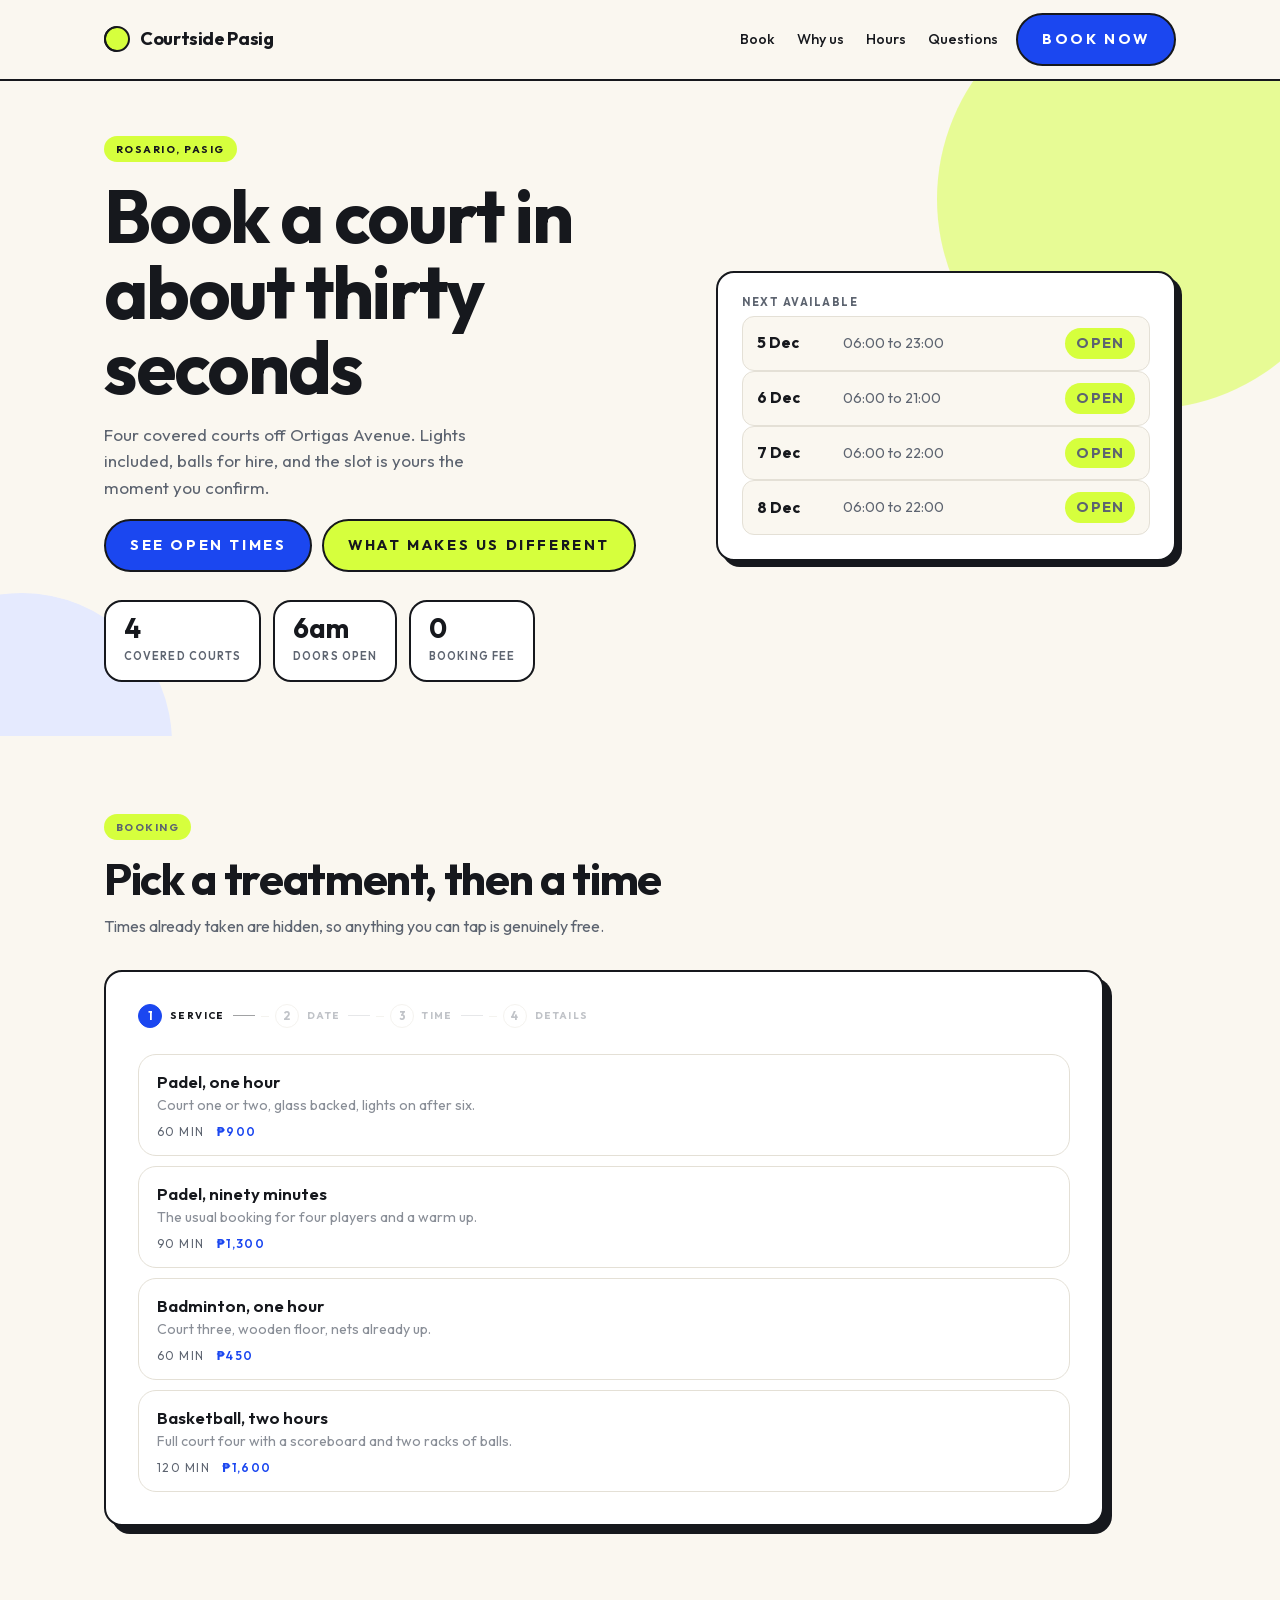
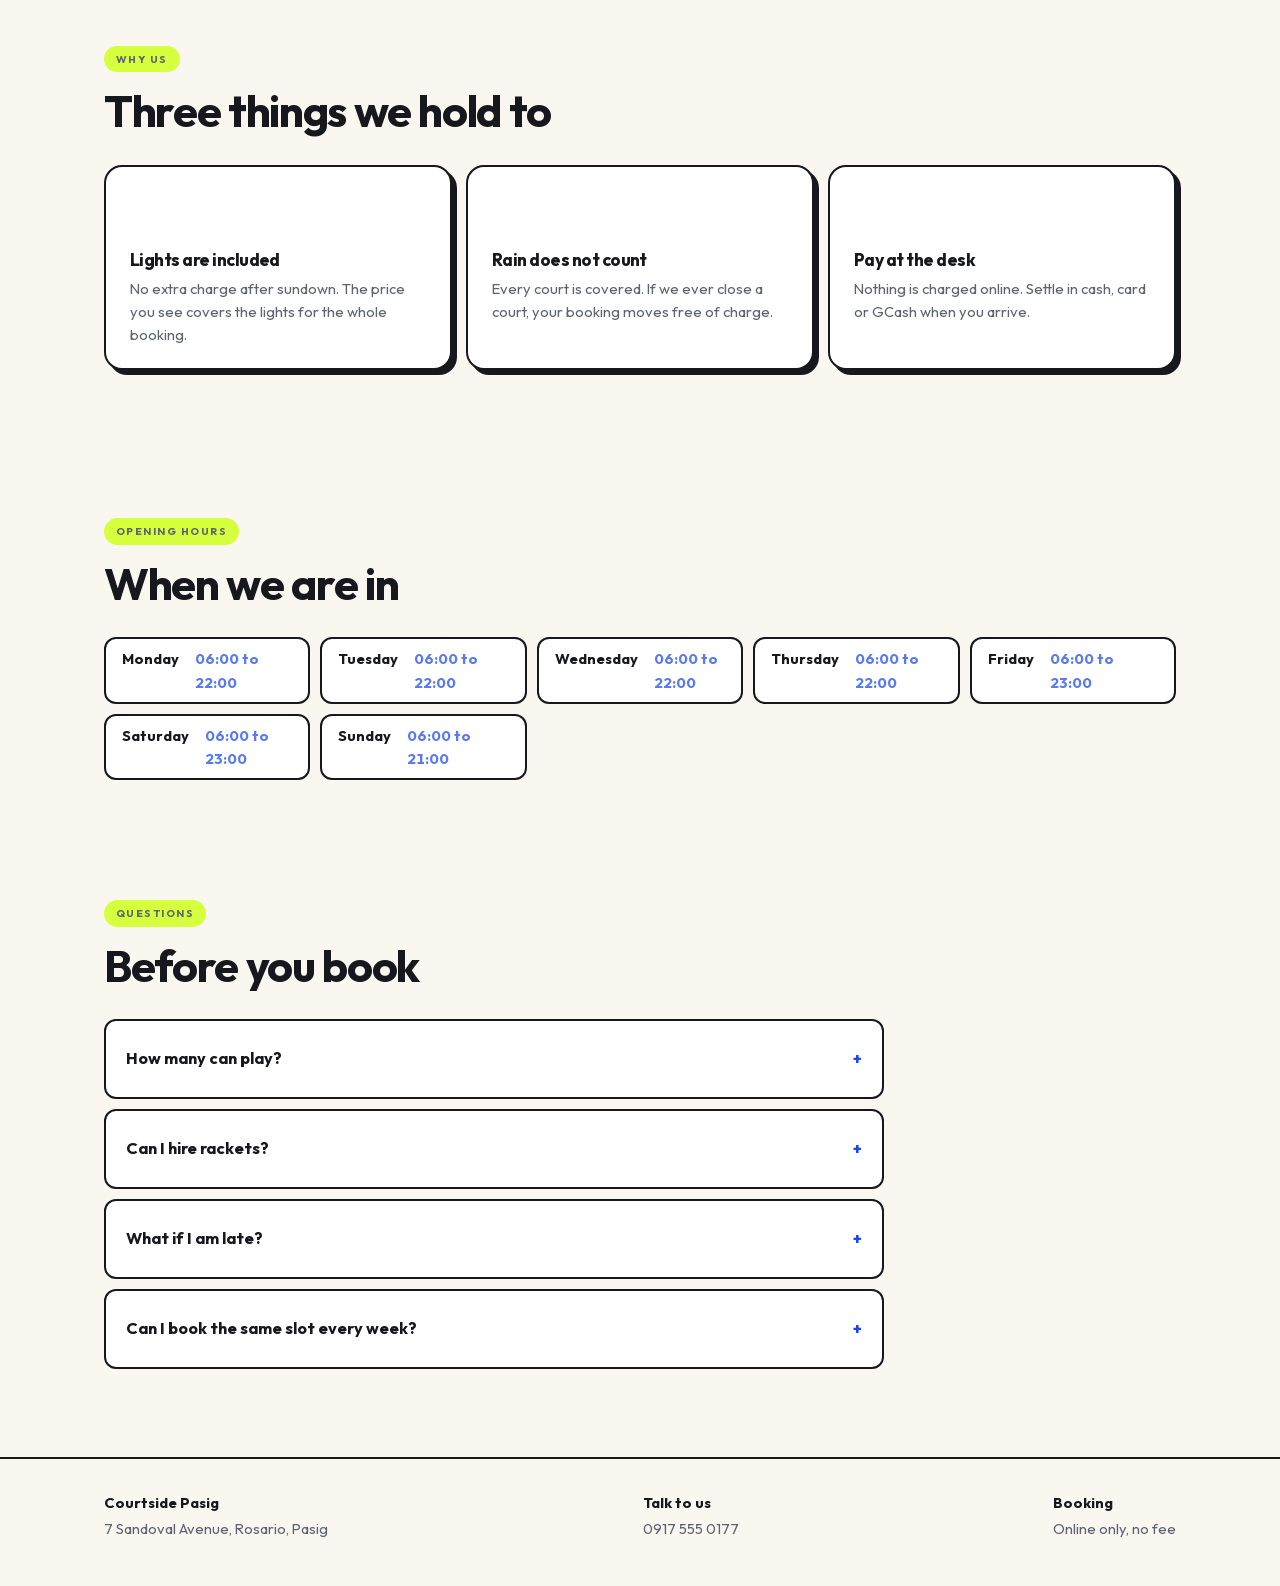
==== commit 556659df: "Add files via upload" ====
--- a/index.html
+++ b/index.html
@@ -3,7 +3,7 @@
 <head>
 <meta charset="utf-8">
 <meta name="viewport" content="width=device-width, initial-scale=1, viewport-fit=cover">
-<title>Lumen Wedding</title>
+<title>Courtside Wedding</title>
 <meta name="description" content="Wedding details and RSVP.">
 <link rel="stylesheet" href="assets/css/fonts.css">
 <link rel="stylesheet" href="assets/css/style.css">
@@ -11,7 +11,7 @@
 <body>
 <header class="top">
   <div class="wrap top-in">
-    <span class="logo"><i></i>Lumen Skin Studio</span>
+    <span class="logo"><i></i>Courtside Pasig</span>
     <nav>
       <a href="#book">Book</a>
       <a href="#why">Why us</a>
@@ -27,21 +27,25 @@
   <span class="blob b2" aria-hidden="true"></span>
   <div class="wrap hero-grid">
     <div>
-      <p class="eyebrow">Kapitolyo, Pasig</p>
-      <h1>Dermatology led facials, in and out in an hour</h1>
-      <p class="lede">A small clinic in Kapitolyo. Every treatment is run by a licensed therapist, every slot is held for you alone, and nothing is oversold.</p>
+      <p class="eyebrow">Rosario, Pasig</p>
+      <h1>Book a court in about thirty seconds</h1>
+      <p class="lede">Four covered courts off Ortigas Avenue. Lights included, balls for hire, and the slot is yours the moment you confirm.</p>
       <div class="btn-row">
         <a class="btn" href="#book">See open times</a>
         <a class="btn ghost" href="#why">What makes us different</a>
       </div>
-      <div class="trust"><div><b>1 hr</b><span>Average visit</span></div><div><b>6</b><span>Days a week</span></div><div><b>0</b><span>Booking fee</span></div></div>
+      <div class="trust"><div><b>4</b><span>Covered courts</span></div><div><b>6am</b><span>Doors open</span></div><div><b>0</b><span>Booking fee</span></div></div>
     </div>
-    <div class="panel next">
-      <h3>Next available</h3>
-      <div id="peek"></div>
+    <div class="plate">
+      <span class="plate-art"><img src="assets/img/plate-art.svg" alt=""></span>
+      <div class="panel next">
+        <h3>Next available</h3>
+        <div id="peek"></div>
+      </div>
     </div>
   </div>
 </section>
+<div class="band"><img src="assets/img/band.svg" alt=""></div>
 
 <section class="wrap" id="book">
   <div class="sec-head">
@@ -136,7 +140,8 @@
     <p class="eyebrow">Why us</p>
     <h2>Three things we hold to</h2>
   </div>
-  <div class="cards"><div class="cardy"><i></i><h3>One room, one client</h3><p>No shared cubicles and no queue. The slot you book is the room for that whole hour.</p></div><div class="cardy"><i></i><h3>Licensed therapists</h3><p>Every treatment is performed by a therapist with a PRC licence, supervised by our dermatologist.</p></div><div class="cardy"><i></i><h3>Priced before you sit</h3><p>The price you see is the price on the receipt. We do not upsell from the chair.</p></div></div>
+  <div class="cards"><div class="cardy"><span class="ico"><img src="assets/img/ico.svg" alt=""></span><h3>Lights are included</h3><p>No extra charge after sundown. The price you see covers the lights for the whole booking.</p></div><div class="cardy"><span class="ico"><img src="assets/img/ico-2.svg" alt=""></span><h3>Rain does not count</h3><p>Every court is covered. If we ever close a court, your booking moves free of charge.</p></div><div class="cardy"><span class="ico"><img src="assets/img/ico-3.svg" alt=""></span><h3>Pay at the desk</h3><p>Nothing is charged online. Settle in cash, card or GCash when you arrive.</p></div></div>
+  <div class="kit"><img src="assets/img/kit.svg" alt=""><img src="assets/img/kit-2.svg" alt=""><img src="assets/img/kit-3.svg" alt=""><img src="assets/img/kit-4.svg" alt=""><img src="assets/img/kit-5.svg" alt=""></div>
 </section>
 
 <section class="wrap" id="hours">
@@ -144,7 +149,7 @@
     <p class="eyebrow">Opening hours</p>
     <h2>When we are in</h2>
   </div>
-  <div class="hours"><div class="day"><b>Monday</b><span>10:00 to 19:00</span></div><div class="day"><b>Tuesday</b><span>10:00 to 19:00</span></div><div class="day"><b>Wednesday</b><span>10:00 to 19:00</span></div><div class="day"><b>Thursday</b><span>10:00 to 20:00</span></div><div class="day"><b>Friday</b><span>10:00 to 20:00</span></div><div class="day"><b>Saturday</b><span>09:00 to 18:00</span></div><div class="day shut"><b>Sunday</b><span>Closed</span></div></div>
+  <div class="hours"><div class="day"><b>Monday</b><span>06:00 to 22:00</span></div><div class="day"><b>Tuesday</b><span>06:00 to 22:00</span></div><div class="day"><b>Wednesday</b><span>06:00 to 22:00</span></div><div class="day"><b>Thursday</b><span>06:00 to 22:00</span></div><div class="day"><b>Friday</b><span>06:00 to 23:00</span></div><div class="day"><b>Saturday</b><span>06:00 to 23:00</span></div><div class="day"><b>Sunday</b><span>06:00 to 21:00</span></div></div>
 </section>
 
 <section class="wrap" id="faq">
@@ -152,13 +157,13 @@
     <p class="eyebrow">Questions</p>
     <h2>Before you book</h2>
   </div>
-  <div class="faq"><details><summary>Do I need a consultation first?</summary><p>For peels and the acne programme, yes. Facials can be booked straight away.</p></details><details><summary>What if I need to move my booking?</summary><p>Call or message us at least four hours ahead and we will move it for free.</p></details><details><summary>Do you take walk ins?</summary><p>Only if a slot opens. Booking online is the only way to be certain.</p></details><details><summary>How do I pay?</summary><p>Cash, card or GCash at the clinic. Nothing is charged when you book.</p></details></div>
+  <div class="faq"><details><summary>How many can play?</summary><p>Padel is four, badminton is four, and the basketball court fits a full ten.</p></details><details><summary>Can I hire rackets?</summary><p>Yes, one hundred pesos each at the desk, and balls are fifty a tube.</p></details><details><summary>What if I am late?</summary><p>The court is held for the whole booking, but the clock starts at your slot.</p></details><details><summary>Can I book the same slot every week?</summary><p>Message us and we will block a standing slot for you off the public board.</p></details></div>
 </section>
 
 <footer>
   <div class="wrap foot">
-    <div><b>Lumen Skin Studio</b>24 East Capitol Drive, Kapitolyo, Pasig</div>
-    <div><b>Talk to us</b>0917 555 0142</div>
+    <div><b>Courtside Pasig</b>7 Sandoval Avenue, Rosario, Pasig</div>
+    <div><b>Talk to us</b>0917 555 0177</div>
     <div><b>Booking</b>Online only, no fee</div>
   </div>
 </footer>
--- a/assets/css/fonts.css
+++ b/assets/css/fonts.css
@@ -1 +1 @@
-@font-face{font-family:'Manrope';font-style:normal;font-weight:300 800;font-display:swap;src:url(../fonts/manrope.woff2) format('woff2')}@font-face{font-family:'Space Grotesk';font-style:normal;font-weight:300 700;font-display:swap;src:url(../fonts/space-grotesk.woff2) format('woff2')}
+@font-face{font-family:'Outfit';font-style:normal;font-weight:300 700;font-display:swap;src:url(../fonts/outfit.woff2) format('woff2')}
--- a/assets/css/style.css
+++ b/assets/css/style.css
@@ -64,128 +64,144 @@
   .fact b{font-weight:400}
 
   :root{
-    --page:#F7F9FA; --card:#FFFFFF; --ink:#101A1F; --dim:#5A6B73; --faint:#AFBDC3;
-    --line:#E2EAED; --key:#0E7C74; --key-dk:#0A5F59; --key-soft:#E3F2F0;
-    --on-key:#FFFFFF; --warn:#B4472F;
-    --r:14px; --r-sm:10px;
+    --page:#FAF7F0; --card:#FFFFFF; --ink:#16181D; --dim:#5D6470; --faint:#A9B0BC;
+    --line:#E4E0D6; --key:#1B47F0; --key-dk:#1236C6; --key-soft:#E5EAFE;
+    --on-key:#FFFFFF; --warn:#C03A2B; --lime:#D6FF3D;
+    --r:18px; --r-sm:12px;
   }
   *,*::before,*::after{box-sizing:border-box}
   html{scroll-behavior:smooth}
   @media(prefers-reduced-motion:reduce){html{scroll-behavior:auto}*{animation:none!important;transition:none!important}}
   body{margin:0; background:var(--page); color:var(--ink);
-       font-family:"Manrope",system-ui,sans-serif; font-size:16px; line-height:1.62;
+       font-family:"Outfit",system-ui,sans-serif; font-size:16px; line-height:1.58;
        -webkit-font-smoothing:antialiased; overflow-x:hidden}
-  h1,h2,h3{margin:0; font-family:"Space Grotesk",system-ui,sans-serif; font-weight:600;
-           letter-spacing:-.02em; line-height:1.12; overflow-wrap:break-word}
+  h1,h2,h3{margin:0; font-family:"Outfit",system-ui,sans-serif; font-weight:700;
+           letter-spacing:-.03em; line-height:1.02; overflow-wrap:break-word}
   p{margin:0 0 1em} p:last-child{margin-bottom:0}
   a{color:var(--key)}
   [hidden]{display:none!important}
-  .wrap{max-width:1120px; margin:0 auto; padding-inline:clamp(18px,4vw,36px)}
-  .eyebrow{font-size:.64rem; font-weight:700; letter-spacing:.2em; text-transform:uppercase;
-           color:var(--key); margin:0 0 12px}
-
-  header.top{position:sticky; top:0; z-index:40; background:rgba(247,249,250,.9);
-             backdrop-filter:blur(10px); border-bottom:1px solid var(--line)}
-  .top-in{display:flex; align-items:center; gap:18px; padding-block:12px}
-  .logo{display:flex; align-items:center; gap:9px; font-family:"Space Grotesk",sans-serif;
-        font-weight:600; font-size:1.06rem; letter-spacing:-.01em}
-  .logo i{width:26px; height:26px; border-radius:8px; background:var(--key); display:block;
-          position:relative}
-  .logo i::after{content:""; position:absolute; inset:7px; border-radius:50%;
-                 border:2px solid #fff; border-right-color:transparent}
+  .wrap{max-width:1140px; margin:0 auto; padding-inline:clamp(18px,4vw,34px)}
+  .eyebrow{display:inline-block; font-size:.66rem; font-weight:700; letter-spacing:.14em;
+           text-transform:uppercase; color:var(--ink); background:var(--lime);
+           padding:5px 12px; border-radius:99px; margin:0 0 16px}
+
+  header.top{position:sticky; top:0; z-index:40; background:var(--page);
+             border-bottom:2px solid var(--ink)}
+  .top-in{display:flex; align-items:center; gap:18px; padding-block:13px}
+  .logo{display:flex; align-items:center; gap:10px; font-weight:800; font-size:1.14rem;
+        letter-spacing:-.02em}
+  .logo i{width:26px; height:26px; border-radius:50%; background:var(--lime); display:block;
+          border:2px solid var(--ink); position:relative}
+  .logo i::after{content:""; position:absolute; inset:-2px; border-radius:50%;
+                 border:2px solid var(--ink); clip-path:polygon(50% 0,50% 100%,0 100%,0 0)}
   .top nav{margin-left:auto; display:flex; gap:22px}
-  .top nav a{font-size:.88rem; color:var(--dim); text-decoration:none}
-  .top nav a:hover{color:var(--ink)}
+  .top nav a{font-size:.9rem; font-weight:500; color:var(--ink); text-decoration:none}
+  .top nav a:hover{color:var(--key)}
   @media(max-width:760px){.top nav{display:none}}
 
-  .btn{font-family:inherit; font-size:.86rem; font-weight:600; padding:11px 20px;
-       border-radius:999px; cursor:pointer; border:1px solid var(--key);
+  .btn{font-family:inherit; font-size:.9rem; font-weight:700; padding:13px 24px;
+       border-radius:99px; cursor:pointer; border:2px solid var(--ink);
        background:var(--key); color:var(--on-key); text-decoration:none; display:inline-block;
-       transition:background .16s}
-  .btn:hover{background:var(--key-dk); border-color:var(--key-dk)}
-  .btn.ghost{background:transparent; color:var(--key)}
-  .btn.ghost:hover{background:var(--key-soft)}
+       transition:transform .12s, background .16s}
+  .btn:hover{background:var(--key-dk)}
+  .btn:active{transform:translateY(1px)}
+  .btn.ghost{background:var(--lime); color:var(--ink)}
+  .btn.ghost:hover{background:#C6F02B}
   .btn:disabled{opacity:.5; cursor:default}
-  .btn-row{display:flex; gap:10px; flex-wrap:wrap; margin-top:8px}
-
-  .hero{position:relative; padding-block:clamp(40px,7vh,84px) clamp(30px,5vh,60px);
-        overflow:hidden}
-  .hero .blob{position:absolute; border-radius:50%; filter:blur(48px); pointer-events:none}
-  .hero .b1{width:min(60vw,460px); aspect-ratio:1; right:-8%; top:-18%;
-            background:radial-gradient(circle,#9FD9D2,#9FD9D200)}
-  .hero .b2{width:min(52vw,380px); aspect-ratio:1; left:-12%; bottom:-26%;
-            background:radial-gradient(circle,#CFE3F0,#CFE3F000)}
-  .hero-grid{position:relative; display:grid; grid-template-columns:minmax(0,1.05fr) minmax(0,.95fr);
-             gap:clamp(24px,4vw,56px); align-items:center}
+  .btn-row{display:flex; gap:10px; flex-wrap:wrap; margin-top:10px}
+
+  .hero{position:relative; overflow:hidden; padding-block:clamp(34px,6vh,70px)}
+  .hero .blob{position:absolute; pointer-events:none; border-radius:50%}
+  .hero .b1{width:min(52vw,420px); aspect-ratio:1; right:-6%; top:-14%; background:var(--lime);
+            opacity:.5}
+  .hero .b2{width:min(40vw,300px); aspect-ratio:1; left:-10%; bottom:-24%;
+            background:var(--key-soft)}
+  .hero-grid{position:relative; display:grid; grid-template-columns:minmax(0,1.1fr) minmax(0,.9fr);
+             gap:clamp(24px,4vw,50px); align-items:center}
   @media(max-width:860px){.hero-grid{grid-template-columns:1fr}}
-  .hero h1{font-size:clamp(2.1rem,6vw,3.5rem)}
-  .hero .lede{margin-top:16px; font-size:1.06rem; color:var(--dim); max-width:38ch}
-  .trust{display:flex; gap:22px; flex-wrap:wrap; margin-top:26px}
-  .trust div b{display:block; font-family:"Space Grotesk",sans-serif; font-size:1.5rem}
-  .trust div span{font-size:.7rem; letter-spacing:.14em; text-transform:uppercase; color:var(--dim)}
-
-  .panel{background:var(--card); border:1px solid var(--line); border-radius:20px;
-         padding:clamp(18px,3vw,26px); box-shadow:0 24px 50px -40px rgba(16,26,31,.5)}
-  .next{display:grid; gap:10px}
-  .next h3{font-size:.68rem; letter-spacing:.16em; text-transform:uppercase; color:var(--dim);
-           font-family:"Manrope",sans-serif; font-weight:700}
-  .row{display:flex; align-items:center; gap:12px; padding:11px 12px; border-radius:var(--r-sm);
-       background:var(--page)}
-  .row b{font-variant-numeric:tabular-nums; font-size:.94rem; min-width:4.6rem}
+  .hero h1{font-size:clamp(2.4rem,8vw,4.6rem)}
+  .hero .lede{margin-top:18px; font-size:1.06rem; color:var(--dim); max-width:38ch}
+  .trust{display:flex; gap:12px; flex-wrap:wrap; margin-top:28px}
+  .trust div{background:var(--card); border:2px solid var(--ink); border-radius:var(--r);
+             padding:12px 18px}
+  .trust div b{display:block; font-size:1.7rem; font-weight:800; line-height:1.05}
+  .trust div span{font-size:.68rem; font-weight:600; letter-spacing:.1em;
+                  text-transform:uppercase; color:var(--dim)}
+
+  .panel{background:var(--card); border:2px solid var(--ink); border-radius:var(--r);
+         padding:clamp(16px,3vw,24px); box-shadow:6px 6px 0 var(--ink)}
+  .next{display:grid; gap:8px}
+  .next h3{font-size:.68rem; font-weight:700; letter-spacing:.14em; text-transform:uppercase;
+           color:var(--dim)}
+  .row{display:flex; align-items:center; gap:12px; padding:11px 14px; border-radius:var(--r-sm);
+       background:var(--page); border:1px solid var(--line)}
+  .row b{font-variant-numeric:tabular-nums; font-size:.96rem; font-weight:700; min-width:4.6rem}
   .row span{flex:1; font-size:.9rem; color:var(--dim)}
   .row .tag{flex:0 0 auto}
-  .tag{font-size:.62rem; letter-spacing:.1em; text-transform:uppercase; padding:3px 9px;
-       border-radius:999px; background:var(--key-soft); color:var(--key-dk); font-weight:700}
-  .tag.full{background:#F3E6E2; color:var(--warn)}
-
-  section{scroll-margin-top:calc(var(--hdr,74px) + 12px); padding-block:clamp(34px,6vh,68px)}
+  .tag{font-size:.62rem; font-weight:700; letter-spacing:.08em; text-transform:uppercase;
+       padding:4px 11px; border-radius:99px; background:var(--lime); color:var(--ink)}
+  .tag.full{background:#F3DAD6; color:var(--warn)}
+
+  section{scroll-margin-top:calc(var(--hdr,74px) + 12px); padding-block:clamp(34px,6vh,66px)}
   .sec-head{max-width:none; margin-bottom:clamp(22px,3.4vh,34px)}
-  .sec-head h2{max-width:20ch; font-size:clamp(1.6rem,4.2vw,2.3rem)}
+  .sec-head h2{max-width:20ch; font-size:clamp(1.8rem,5vw,2.8rem)}
   .sec-head p{max-width:46ch; margin-top:12px; color:var(--dim)}
 
   .cards{display:grid; grid-template-columns:repeat(auto-fit,minmax(230px,1fr)); gap:14px}
-  .cardy{background:var(--card); border:1px solid var(--line); border-radius:var(--r);
-         padding:20px 22px}
-  .cardy i{width:34px; height:34px; border-radius:10px; background:var(--key-soft);
-           display:grid; place-items:center; margin-bottom:12px}
-  .cardy i::after{content:""; width:12px; height:12px; border-radius:3px; background:var(--key)}
-  .cardy h3{font-size:1.06rem; margin-bottom:6px}
+  .cardy{background:var(--card); border:2px solid var(--ink); border-radius:var(--r);
+         padding:22px 24px; box-shadow:5px 5px 0 var(--ink)}
+  .cardy .ico{display:block; height:48px; margin-bottom:14px}
+  .cardy .ico svg{height:100%; width:auto}
+  .plate{display:flex; flex-direction:column; gap:16px}
+  .plate-art{display:block; line-height:0}
+  .plate-art svg{display:block; width:100%; height:auto}
+  .band{display:block; width:100%; height:12px; overflow:hidden; line-height:0}
+  .band svg{display:block; width:100%; height:12px}
+  .kit{display:flex; align-items:flex-end; gap:clamp(18px,4vw,42px); flex-wrap:wrap;
+       padding-top:28px}
+  .kit svg{height:52px; width:auto}
+  @media(max-width:560px){.kit svg{height:38px}.kit{gap:16px}}
+  .cardy i{width:38px; height:38px; border-radius:50%; background:var(--lime);
+           border:2px solid var(--ink); display:grid; place-items:center; margin-bottom:14px}
+  .cardy i::after{content:""; width:12px; height:12px; border-radius:50%; background:var(--ink)}
+  .cardy h3{font-size:1.1rem; margin-bottom:8px}
   .cardy p{font-size:.92rem; color:var(--dim)}
 
-  .booking{background:var(--card); border:1px solid var(--line); border-radius:20px;
-           padding:clamp(20px,4vw,34px); max-width:1000px}
-  .lbl{display:block; font-size:.68rem; font-weight:700; letter-spacing:.12em;
+  .booking{background:var(--card); border:2px solid var(--ink); border-radius:var(--r);
+           padding:clamp(20px,4vw,32px); max-width:1000px; box-shadow:8px 8px 0 var(--ink)}
+  .lbl{display:block; font-size:.7rem; font-weight:700; letter-spacing:.08em;
        text-transform:uppercase; color:var(--dim); margin-bottom:7px}
   input[type=text],input[type=tel],input[type=email],textarea{
     width:100%; font-family:inherit; font-size:1rem; color:var(--ink); background:var(--page);
-    border:1px solid var(--line); border-radius:var(--r-sm); padding:12px 14px}
+    border:2px solid var(--ink); border-radius:var(--r-sm); padding:12px 14px}
   textarea{min-height:88px; resize:vertical}
   input:focus-visible,textarea:focus-visible,button:focus-visible{
-    outline:2px solid var(--key); outline-offset:2px}
+    outline:3px solid var(--key); outline-offset:2px}
   .field{margin-bottom:16px}
   .status{margin-top:14px; font-size:.9rem; color:var(--dim); min-height:1.3em}
   .status.bad{color:var(--warn)}
 
   .hours{display:grid; grid-template-columns:repeat(auto-fit,minmax(180px,1fr)); gap:10px}
-  .day{display:flex; justify-content:space-between; gap:12px; padding:11px 14px;
-       background:var(--card); border:1px solid var(--line); border-radius:var(--r-sm);
-       font-size:.92rem}
-  .day span{color:var(--dim); font-variant-numeric:tabular-nums}
+  .day{display:flex; justify-content:space-between; gap:12px; padding:12px 16px;
+       background:var(--card); border:2px solid var(--ink); border-radius:var(--r-sm);
+       font-size:.92rem; font-weight:600}
+  .day span{color:var(--key); font-weight:700; font-variant-numeric:tabular-nums}
   .day.shut span{color:var(--faint)}
 
-  .faq{max-width:760px}
-  .faq details{border-bottom:1px solid var(--line); padding-block:16px}
+  .faq{max-width:780px}
+  .faq details{background:var(--card); border:2px solid var(--ink); border-radius:var(--r-sm);
+               padding:16px 20px; margin-bottom:10px}
   .faq summary{cursor:pointer; list-style:none; display:flex; justify-content:space-between;
-               gap:16px; align-items:center; font-weight:600; font-size:1.02rem; min-height:44px}
+               gap:16px; align-items:center; font-weight:700; font-size:1.02rem; min-height:44px}
   .faq summary::-webkit-details-marker{display:none}
   .faq summary::after{content:"+"; color:var(--key)}
   .faq details[open] summary::after{content:"\2212"}
   .faq details p{margin-top:10px; color:var(--dim); font-size:.94rem; max-width:60ch}
 
-  footer{border-top:1px solid var(--line); padding-block:34px 46px; margin-top:20px}
+  footer{border-top:2px solid var(--ink); padding-block:32px 46px; margin-top:24px}
   .foot{display:flex; gap:20px; flex-wrap:wrap; justify-content:space-between;
-        align-items:flex-start; font-size:.9rem; color:var(--dim)}
-  .foot b{display:block; color:var(--ink); font-family:"Space Grotesk",sans-serif}
+        align-items:flex-start; font-size:.92rem; color:var(--dim)}
+  .foot b{display:block; color:var(--ink); font-weight:700; margin-bottom:2px}
 
   .flow{display:grid; gap:clamp(18px,3vw,30px)}
   @media(min-width:900px){
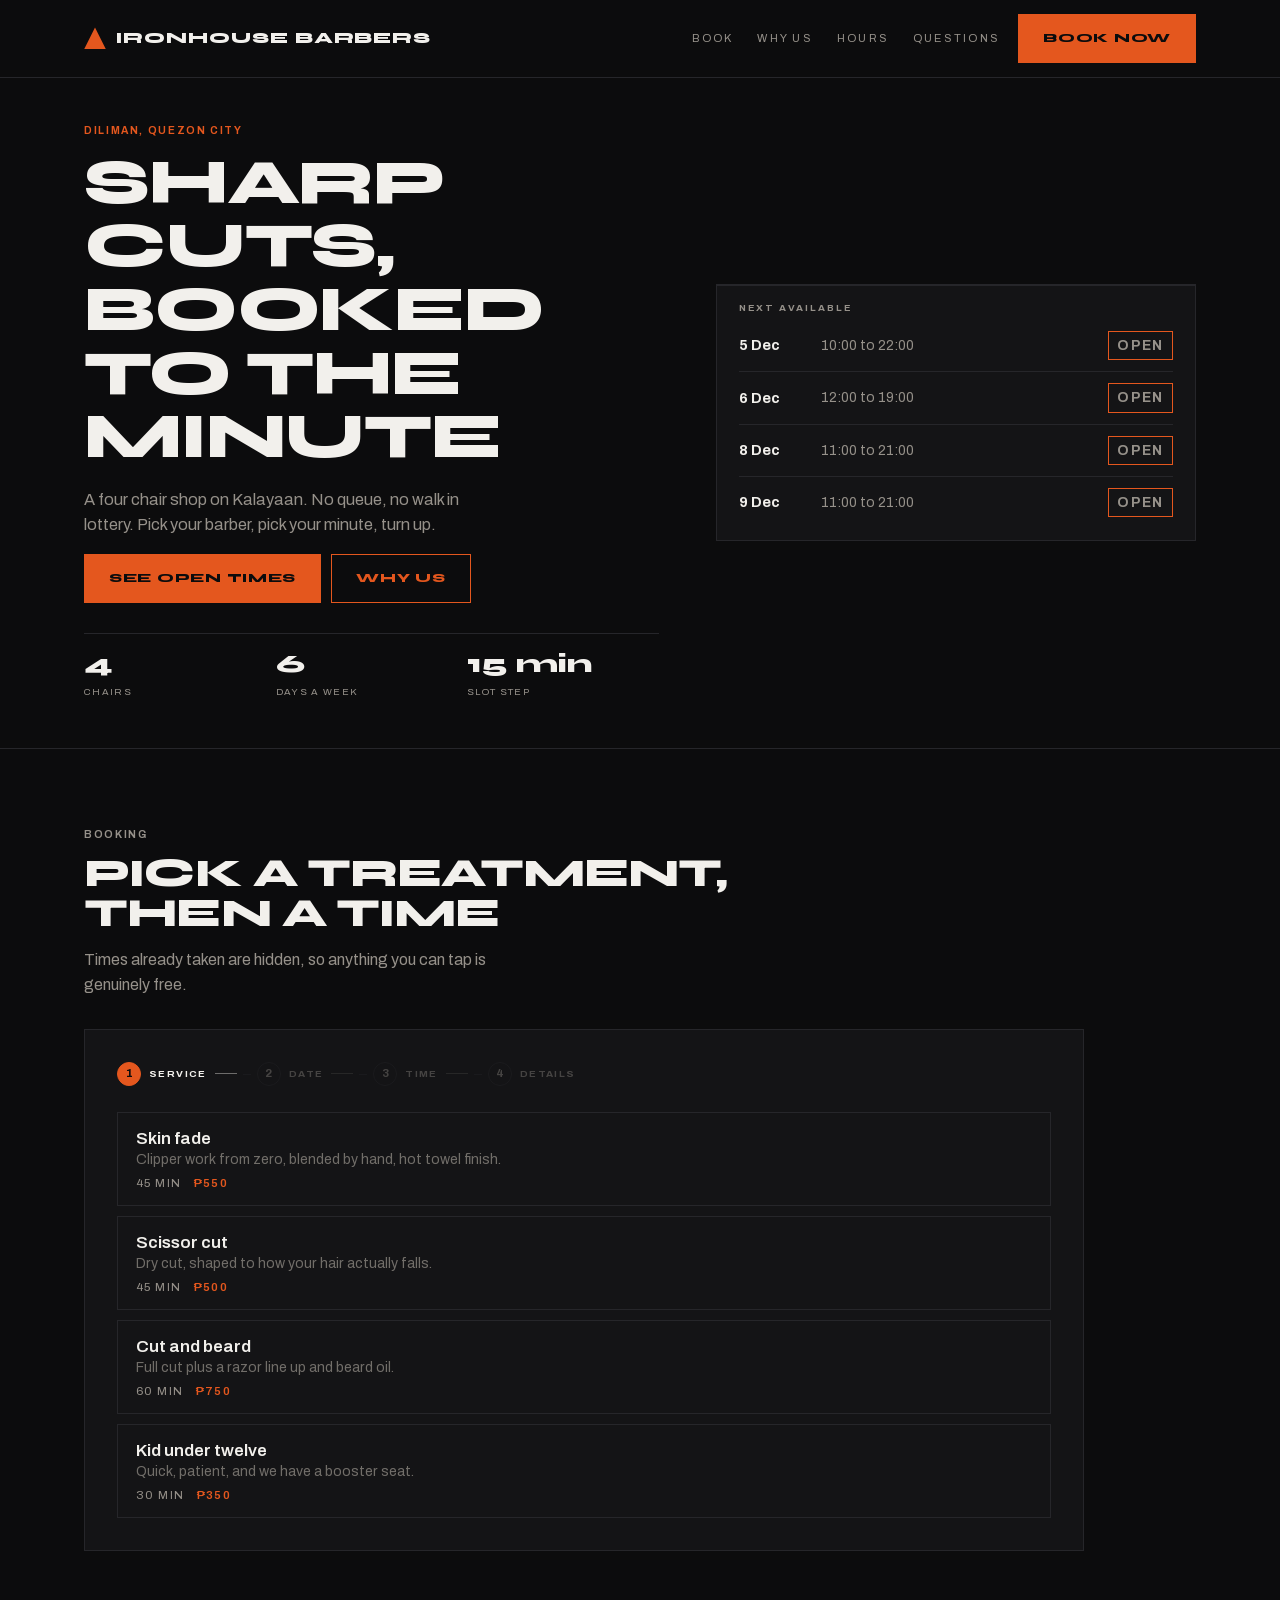
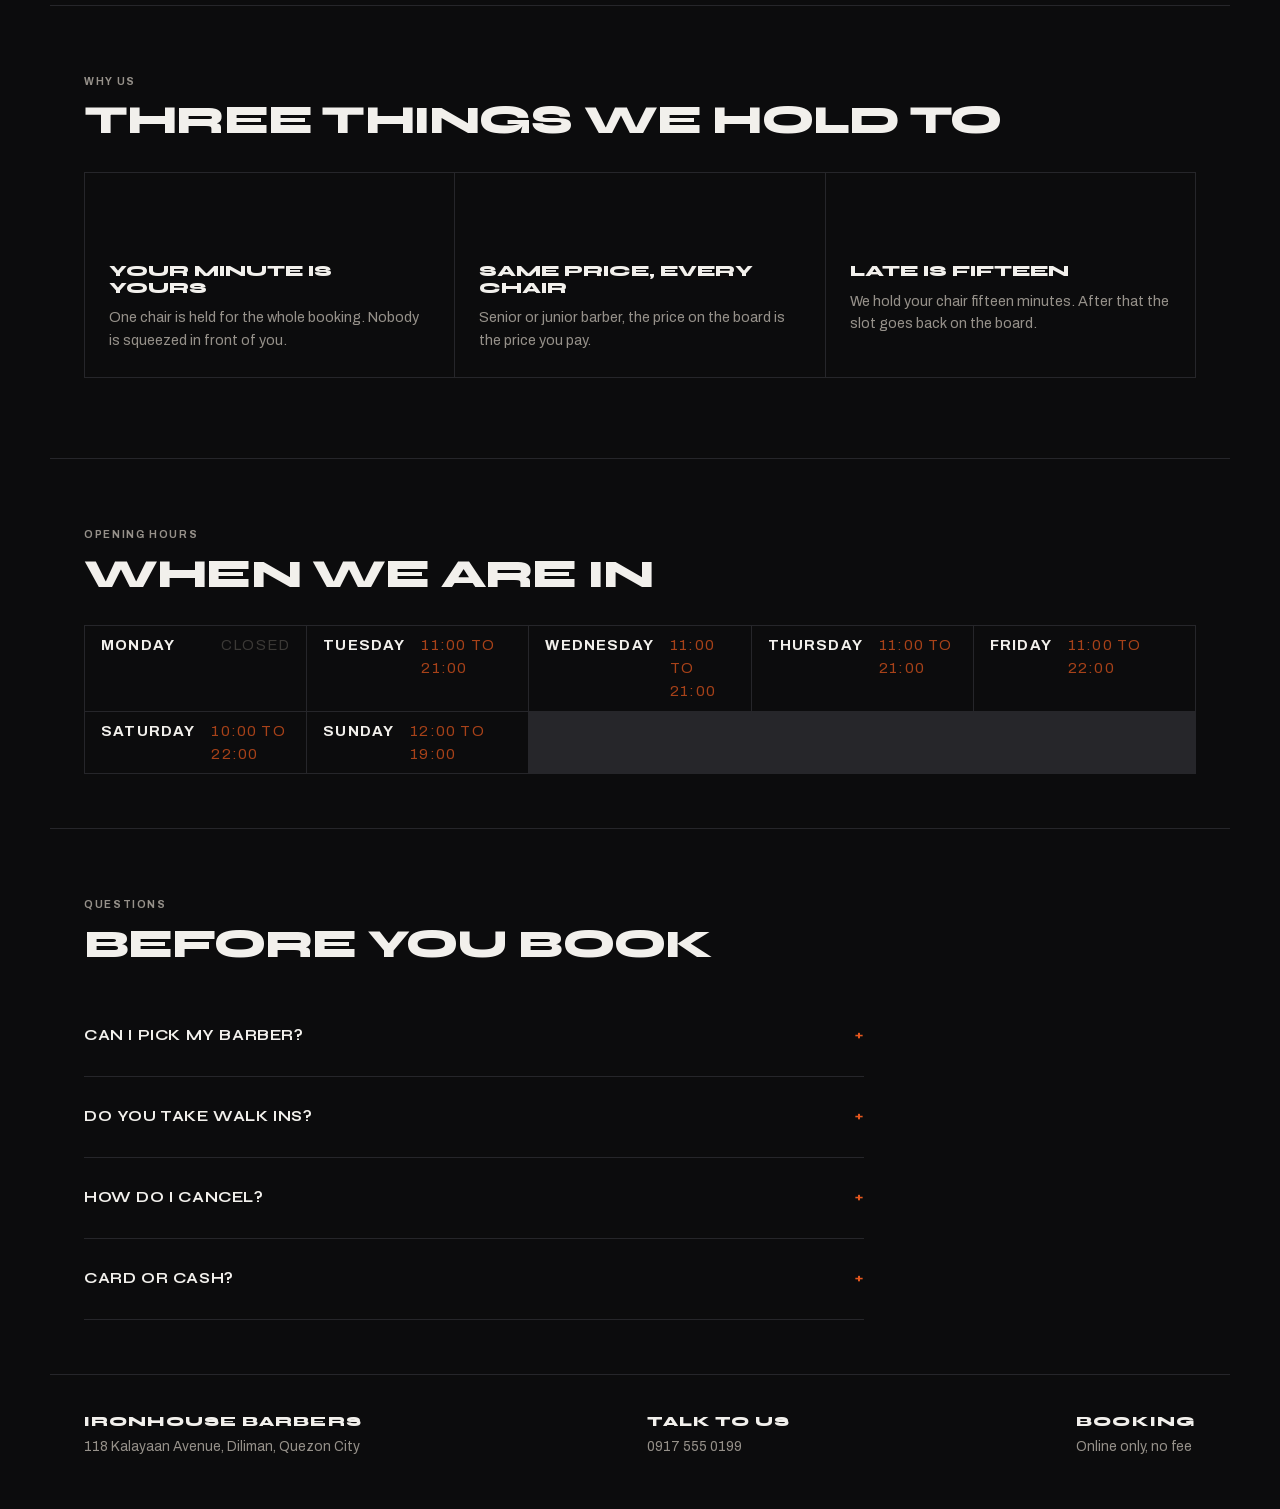
==== commit 118e1a43: "Add files via upload" ====
--- a/index.html
+++ b/index.html
@@ -3,7 +3,7 @@
 <head>
 <meta charset="utf-8">
 <meta name="viewport" content="width=device-width, initial-scale=1, viewport-fit=cover">
-<title>Courtside Wedding</title>
+<title>Ironhouse Wedding</title>
 <meta name="description" content="Wedding details and RSVP.">
 <link rel="stylesheet" href="assets/css/fonts.css">
 <link rel="stylesheet" href="assets/css/style.css">
@@ -11,7 +11,7 @@
 <body>
 <header class="top">
   <div class="wrap top-in">
-    <span class="logo"><i></i>Courtside Pasig</span>
+    <span class="logo"><i></i>Ironhouse Barbers</span>
     <nav>
       <a href="#book">Book</a>
       <a href="#why">Why us</a>
@@ -23,22 +23,20 @@
 </header>
 
 <section class="hero">
-  <span class="blob b1" aria-hidden="true"></span>
-  <span class="blob b2" aria-hidden="true"></span>
   <div class="wrap hero-grid">
     <div>
-      <p class="eyebrow">Rosario, Pasig</p>
-      <h1>Book a court in about thirty seconds</h1>
-      <p class="lede">Four covered courts off Ortigas Avenue. Lights included, balls for hire, and the slot is yours the moment you confirm.</p>
+      <p class="eyebrow">Diliman, Quezon City</p>
+      <h1>Sharp cuts, booked to the minute</h1>
+      <p class="lede">A four chair shop on Kalayaan. No queue, no walk in lottery. Pick your barber, pick your minute, turn up.</p>
       <div class="btn-row">
         <a class="btn" href="#book">See open times</a>
-        <a class="btn ghost" href="#why">What makes us different</a>
+        <a class="btn ghost" href="#why">Why us</a>
       </div>
-      <div class="trust"><div><b>4</b><span>Covered courts</span></div><div><b>6am</b><span>Doors open</span></div><div><b>0</b><span>Booking fee</span></div></div>
+      <div class="trust"><div><b>4</b><span>Chairs</span></div><div><b>6</b><span>Days a week</span></div><div><b>15 min</b><span>Slot step</span></div></div>
     </div>
     <div class="plate">
       <span class="plate-art"><img src="assets/img/plate-art.svg" alt=""></span>
-      <div class="panel next">
+      <div class="next">
         <h3>Next available</h3>
         <div id="peek"></div>
       </div>
@@ -140,8 +138,8 @@
     <p class="eyebrow">Why us</p>
     <h2>Three things we hold to</h2>
   </div>
-  <div class="cards"><div class="cardy"><span class="ico"><img src="assets/img/ico.svg" alt=""></span><h3>Lights are included</h3><p>No extra charge after sundown. The price you see covers the lights for the whole booking.</p></div><div class="cardy"><span class="ico"><img src="assets/img/ico-2.svg" alt=""></span><h3>Rain does not count</h3><p>Every court is covered. If we ever close a court, your booking moves free of charge.</p></div><div class="cardy"><span class="ico"><img src="assets/img/ico-3.svg" alt=""></span><h3>Pay at the desk</h3><p>Nothing is charged online. Settle in cash, card or GCash when you arrive.</p></div></div>
-  <div class="kit"><img src="assets/img/kit.svg" alt=""><img src="assets/img/kit-2.svg" alt=""><img src="assets/img/kit-3.svg" alt=""><img src="assets/img/kit-4.svg" alt=""><img src="assets/img/kit-5.svg" alt=""></div>
+  <div class="cards"><div class="cardy"><span class="ico"><img src="assets/img/ico.svg" alt=""></span><h3>Your minute is yours</h3><p>One chair is held for the whole booking. Nobody is squeezed in front of you.</p></div><div class="cardy"><span class="ico"><img src="assets/img/ico-2.svg" alt=""></span><h3>Same price, every chair</h3><p>Senior or junior barber, the price on the board is the price you pay.</p></div><div class="cardy"><span class="ico"><img src="assets/img/ico-3.svg" alt=""></span><h3>Late is fifteen</h3><p>We hold your chair fifteen minutes. After that the slot goes back on the board.</p></div></div>
+  <div class="kit"><img src="assets/img/kit.svg" alt=""><img src="assets/img/kit-2.svg" alt=""><img src="assets/img/kit-3.svg" alt=""><img src="assets/img/kit-4.svg" alt=""></div>
 </section>
 
 <section class="wrap" id="hours">
@@ -149,7 +147,7 @@
     <p class="eyebrow">Opening hours</p>
     <h2>When we are in</h2>
   </div>
-  <div class="hours"><div class="day"><b>Monday</b><span>06:00 to 22:00</span></div><div class="day"><b>Tuesday</b><span>06:00 to 22:00</span></div><div class="day"><b>Wednesday</b><span>06:00 to 22:00</span></div><div class="day"><b>Thursday</b><span>06:00 to 22:00</span></div><div class="day"><b>Friday</b><span>06:00 to 23:00</span></div><div class="day"><b>Saturday</b><span>06:00 to 23:00</span></div><div class="day"><b>Sunday</b><span>06:00 to 21:00</span></div></div>
+  <div class="hours"><div class="day shut"><b>Monday</b><span>Closed</span></div><div class="day"><b>Tuesday</b><span>11:00 to 21:00</span></div><div class="day"><b>Wednesday</b><span>11:00 to 21:00</span></div><div class="day"><b>Thursday</b><span>11:00 to 21:00</span></div><div class="day"><b>Friday</b><span>11:00 to 22:00</span></div><div class="day"><b>Saturday</b><span>10:00 to 22:00</span></div><div class="day"><b>Sunday</b><span>12:00 to 19:00</span></div></div>
 </section>
 
 <section class="wrap" id="faq">
@@ -157,13 +155,13 @@
     <p class="eyebrow">Questions</p>
     <h2>Before you book</h2>
   </div>
-  <div class="faq"><details><summary>How many can play?</summary><p>Padel is four, badminton is four, and the basketball court fits a full ten.</p></details><details><summary>Can I hire rackets?</summary><p>Yes, one hundred pesos each at the desk, and balls are fifty a tube.</p></details><details><summary>What if I am late?</summary><p>The court is held for the whole booking, but the clock starts at your slot.</p></details><details><summary>Can I book the same slot every week?</summary><p>Message us and we will block a standing slot for you off the public board.</p></details></div>
+  <div class="faq"><details><summary>Can I pick my barber?</summary><p>Message us after booking and we will put your name against the chair you want.</p></details><details><summary>Do you take walk ins?</summary><p>Only into gaps. The board online is the real board.</p></details><details><summary>How do I cancel?</summary><p>Message us. Cancel more than two hours ahead and there is nothing owed.</p></details><details><summary>Card or cash?</summary><p>Cash, card and GCash at the counter. Nothing is taken when you book.</p></details></div>
 </section>
 
 <footer>
   <div class="wrap foot">
-    <div><b>Courtside Pasig</b>7 Sandoval Avenue, Rosario, Pasig</div>
-    <div><b>Talk to us</b>0917 555 0177</div>
+    <div><b>Ironhouse Barbers</b>118 Kalayaan Avenue, Diliman, Quezon City</div>
+    <div><b>Talk to us</b>0917 555 0199</div>
     <div><b>Booking</b>Online only, no fee</div>
   </div>
 </footer>
--- a/assets/css/fonts.css
+++ b/assets/css/fonts.css
@@ -1 +1 @@
-@font-face{font-family:'Outfit';font-style:normal;font-weight:300 700;font-display:swap;src:url(../fonts/outfit.woff2) format('woff2')}
+@font-face{font-family:'Archivo';font-style:normal;font-weight:300 700;font-display:swap;src:url(../fonts/archivo.woff2) format('woff2')}@font-face{font-family:'Syne';font-style:normal;font-weight:400 800;font-display:swap;src:url(../fonts/syne.woff2) format('woff2')}
--- a/assets/css/style.css
+++ b/assets/css/style.css
@@ -64,144 +64,150 @@
   .fact b{font-weight:400}
 
   :root{
-    --page:#FAF7F0; --card:#FFFFFF; --ink:#16181D; --dim:#5D6470; --faint:#A9B0BC;
-    --line:#E4E0D6; --key:#1B47F0; --key-dk:#1236C6; --key-soft:#E5EAFE;
-    --on-key:#FFFFFF; --warn:#C03A2B; --lime:#D6FF3D;
-    --r:18px; --r-sm:12px;
+    --page:#0C0C0D; --card:#141416; --ink:#F2F0EC; --dim:#96918A; --faint:#4E4B47;
+    --line:#26262A; --key:#E4571E; --key-dk:#C24614; --key-soft:#1F1611;
+    --on-key:#0C0C0D; --warn:#E4571E;
+    --r:0px; --r-sm:0px;
   }
   *,*::before,*::after{box-sizing:border-box}
   html{scroll-behavior:smooth}
   @media(prefers-reduced-motion:reduce){html{scroll-behavior:auto}*{animation:none!important;transition:none!important}}
   body{margin:0; background:var(--page); color:var(--ink);
-       font-family:"Outfit",system-ui,sans-serif; font-size:16px; line-height:1.58;
+       font-family:"Archivo",system-ui,sans-serif; font-size:16px; line-height:1.55;
        -webkit-font-smoothing:antialiased; overflow-x:hidden}
-  h1,h2,h3{margin:0; font-family:"Outfit",system-ui,sans-serif; font-weight:700;
-           letter-spacing:-.03em; line-height:1.02; overflow-wrap:break-word}
+  h1,h2,h3{margin:0; font-family:"Syne",system-ui,sans-serif; font-weight:800;
+           text-transform:uppercase; letter-spacing:-.02em; line-height:1.02;
+           overflow-wrap:normal; word-break:keep-all; hyphens:none}
   p{margin:0 0 1em} p:last-child{margin-bottom:0}
   a{color:var(--key)}
   [hidden]{display:none!important}
-  .wrap{max-width:1140px; margin:0 auto; padding-inline:clamp(18px,4vw,34px)}
-  .eyebrow{display:inline-block; font-size:.66rem; font-weight:700; letter-spacing:.14em;
-           text-transform:uppercase; color:var(--ink); background:var(--lime);
-           padding:5px 12px; border-radius:99px; margin:0 0 16px}
+  .wrap{max-width:1180px; margin:0 auto; padding-inline:clamp(16px,4vw,34px)}
+  .eyebrow{font-size:.64rem; font-weight:700; letter-spacing:.16em; text-transform:uppercase;
+           color:var(--key); margin:0 0 12px}
 
   header.top{position:sticky; top:0; z-index:40; background:var(--page);
-             border-bottom:2px solid var(--ink)}
-  .top-in{display:flex; align-items:center; gap:18px; padding-block:13px}
-  .logo{display:flex; align-items:center; gap:10px; font-weight:800; font-size:1.14rem;
-        letter-spacing:-.02em}
-  .logo i{width:26px; height:26px; border-radius:50%; background:var(--lime); display:block;
-          border:2px solid var(--ink); position:relative}
-  .logo i::after{content:""; position:absolute; inset:-2px; border-radius:50%;
-                 border:2px solid var(--ink); clip-path:polygon(50% 0,50% 100%,0 100%,0 0)}
-  .top nav{margin-left:auto; display:flex; gap:22px}
-  .top nav a{font-size:.9rem; font-weight:500; color:var(--ink); text-decoration:none}
+             border-bottom:1px solid var(--line)}
+  .top-in{display:flex; align-items:center; gap:18px; padding-block:14px}
+  .logo{display:flex; align-items:center; gap:10px; font-family:"Syne",sans-serif;
+        font-weight:800; font-size:1rem; text-transform:uppercase; letter-spacing:.06em}
+  .logo i{width:22px; height:22px; background:var(--key); display:block;
+          clip-path:polygon(50% 0,100% 100%,0 100%)}
+  .top nav{margin-left:auto; display:flex; gap:24px}
+  .top nav a{font-size:.7rem; letter-spacing:.2em; text-transform:uppercase;
+             color:var(--dim); text-decoration:none}
   .top nav a:hover{color:var(--key)}
   @media(max-width:760px){.top nav{display:none}}
 
-  .btn{font-family:inherit; font-size:.9rem; font-weight:700; padding:13px 24px;
-       border-radius:99px; cursor:pointer; border:2px solid var(--ink);
-       background:var(--key); color:var(--on-key); text-decoration:none; display:inline-block;
-       transition:transform .12s, background .16s}
-  .btn:hover{background:var(--key-dk)}
-  .btn:active{transform:translateY(1px)}
-  .btn.ghost{background:var(--lime); color:var(--ink)}
-  .btn.ghost:hover{background:#C6F02B}
-  .btn:disabled{opacity:.5; cursor:default}
+  .btn{font-family:"Syne",sans-serif; font-size:.76rem; font-weight:800; letter-spacing:.06em;
+       text-transform:uppercase; padding:14px 24px; border-radius:0; cursor:pointer;
+       border:1px solid var(--key); background:var(--key); color:var(--on-key);
+       text-decoration:none; display:inline-block; transition:background .14s}
+  .btn:hover{background:var(--key-dk); border-color:var(--key-dk); color:#fff}
+  .btn.ghost{background:transparent; color:var(--key)}
+  .btn.ghost:hover{background:var(--key-soft); color:var(--key)}
+  .btn:disabled{opacity:.45; cursor:default}
   .btn-row{display:flex; gap:10px; flex-wrap:wrap; margin-top:10px}
 
-  .hero{position:relative; overflow:hidden; padding-block:clamp(34px,6vh,70px)}
-  .hero .blob{position:absolute; pointer-events:none; border-radius:50%}
-  .hero .b1{width:min(52vw,420px); aspect-ratio:1; right:-6%; top:-14%; background:var(--lime);
-            opacity:.5}
-  .hero .b2{width:min(40vw,300px); aspect-ratio:1; left:-10%; bottom:-24%;
-            background:var(--key-soft)}
-  .hero-grid{position:relative; display:grid; grid-template-columns:minmax(0,1.1fr) minmax(0,.9fr);
-             gap:clamp(24px,4vw,50px); align-items:center}
-  @media(max-width:860px){.hero-grid{grid-template-columns:1fr}}
-  .hero h1{font-size:clamp(2.4rem,8vw,4.6rem)}
-  .hero .lede{margin-top:18px; font-size:1.06rem; color:var(--dim); max-width:38ch}
-  .trust{display:flex; gap:12px; flex-wrap:wrap; margin-top:28px}
-  .trust div{background:var(--card); border:2px solid var(--ink); border-radius:var(--r);
-             padding:12px 18px}
-  .trust div b{display:block; font-size:1.7rem; font-weight:800; line-height:1.05}
-  .trust div span{font-size:.68rem; font-weight:600; letter-spacing:.1em;
-                  text-transform:uppercase; color:var(--dim)}
-
-  .panel{background:var(--card); border:2px solid var(--ink); border-radius:var(--r);
-         padding:clamp(16px,3vw,24px); box-shadow:6px 6px 0 var(--ink)}
-  .next{display:grid; gap:8px}
-  .next h3{font-size:.68rem; font-weight:700; letter-spacing:.14em; text-transform:uppercase;
-           color:var(--dim)}
-  .row{display:flex; align-items:center; gap:12px; padding:11px 14px; border-radius:var(--r-sm);
-       background:var(--page); border:1px solid var(--line)}
-  .row b{font-variant-numeric:tabular-nums; font-size:.96rem; font-weight:700; min-width:4.6rem}
-  .row span{flex:1; font-size:.9rem; color:var(--dim)}
-  .row .tag{flex:0 0 auto}
-  .tag{font-size:.62rem; font-weight:700; letter-spacing:.08em; text-transform:uppercase;
-       padding:4px 11px; border-radius:99px; background:var(--lime); color:var(--ink)}
-  .tag.full{background:#F3DAD6; color:var(--warn)}
-
-  section{scroll-margin-top:calc(var(--hdr,74px) + 12px); padding-block:clamp(34px,6vh,66px)}
-  .sec-head{max-width:none; margin-bottom:clamp(22px,3.4vh,34px)}
-  .sec-head h2{max-width:20ch; font-size:clamp(1.8rem,5vw,2.8rem)}
-  .sec-head p{max-width:46ch; margin-top:12px; color:var(--dim)}
-
-  .cards{display:grid; grid-template-columns:repeat(auto-fit,minmax(230px,1fr)); gap:14px}
-  .cardy{background:var(--card); border:2px solid var(--ink); border-radius:var(--r);
-         padding:22px 24px; box-shadow:5px 5px 0 var(--ink)}
-  .cardy .ico{display:block; height:48px; margin-bottom:14px}
-  .cardy .ico svg{height:100%; width:auto}
-  .plate{display:flex; flex-direction:column; gap:16px}
+  .hero{position:relative; border-bottom:1px solid var(--line); overflow:hidden;
+        padding-block:clamp(30px,5vh,58px)}
+  .hero-grid{position:relative; display:grid;
+             grid-template-columns:minmax(0,1.08fr) minmax(0,.92fr);
+             gap:clamp(24px,4vw,48px); align-items:center}
+  @media(max-width:880px){.hero-grid{grid-template-columns:1fr; gap:26px}}
+  .hero h1{font-size:clamp(2.05rem,6.4vw,3.9rem); text-wrap:balance}
+  .hero .lede{margin-top:18px; font-size:1.02rem; color:var(--dim); max-width:42ch}
+  .trust{display:grid; grid-template-columns:repeat(3,minmax(0,1fr)); margin-top:30px;
+         border-top:1px solid var(--line)}
+  .trust div{padding:16px 18px 0 0}
+  .trust div b{display:block; font-family:"Syne",sans-serif; font-weight:800; font-size:1.6rem;
+               line-height:1.1}
+  .trust div span{font-size:.6rem; letter-spacing:.14em; text-transform:uppercase; color:var(--dim)}
+  @media(max-width:560px){
+    .trust div b{font-size:1.3rem}
+    .trust div{padding-right:10px}
+    .btn-row .btn{flex:1 1 140px; text-align:center}
+  }
+
+  .plate{position:relative; display:flex; flex-direction:column;
+         border:1px solid var(--line); max-width:480px; width:100%; justify-self:end}
   .plate-art{display:block; line-height:0}
   .plate-art svg{display:block; width:100%; height:auto}
-  .band{display:block; width:100%; height:12px; overflow:hidden; line-height:0}
-  .band svg{display:block; width:100%; height:12px}
-  .kit{display:flex; align-items:flex-end; gap:clamp(18px,4vw,42px); flex-wrap:wrap;
-       padding-top:28px}
-  .kit svg{height:52px; width:auto}
-  @media(max-width:560px){.kit svg{height:38px}.kit{gap:16px}}
-  .cardy i{width:38px; height:38px; border-radius:50%; background:var(--lime);
-           border:2px solid var(--ink); display:grid; place-items:center; margin-bottom:14px}
-  .cardy i::after{content:""; width:12px; height:12px; border-radius:50%; background:var(--ink)}
-  .cardy h3{font-size:1.1rem; margin-bottom:8px}
-  .cardy p{font-size:.92rem; color:var(--dim)}
-
-  .booking{background:var(--card); border:2px solid var(--ink); border-radius:var(--r);
-           padding:clamp(20px,4vw,32px); max-width:1000px; box-shadow:8px 8px 0 var(--ink)}
-  .lbl{display:block; font-size:.7rem; font-weight:700; letter-spacing:.08em;
-       text-transform:uppercase; color:var(--dim); margin-bottom:7px}
+  @media(max-width:880px){.plate{max-width:none; justify-self:stretch}}
+
+  .panel{background:var(--card); border:1px solid var(--line); padding:clamp(16px,3vw,22px)}
+  .next{border:0; border-top:1px solid var(--line); background:var(--card);
+        padding:18px clamp(16px,3vw,22px) 12px}
+  .next h3{font-size:.6rem; letter-spacing:.2em; text-transform:uppercase; color:var(--dim);
+           font-family:"Archivo",sans-serif; font-weight:700; margin-bottom:6px}
+  .row{display:flex; align-items:center; gap:12px; padding:11px 0;
+       border-top:1px solid var(--line)}
+  .row:first-child{border-top:0}
+  .row b{font-variant-numeric:tabular-nums; font-size:.9rem; min-width:4.4rem}
+  .row span{flex:1; font-size:.86rem; color:var(--dim)}
+  .row .tag{flex:0 0 auto}
+  .tag{font-size:.56rem; letter-spacing:.12em; text-transform:uppercase; padding:3px 8px;
+       background:transparent; color:var(--key); font-weight:700;
+       border:1px solid var(--key)}
+  .tag.full{color:var(--faint); border-color:var(--faint)}
+
+  section{scroll-margin-top:calc(var(--hdr,74px) + 22px); padding-block:clamp(36px,6vh,72px); border-bottom:1px solid var(--line)}
+  .sec-head{max-width:none; margin-bottom:clamp(22px,3.4vh,36px)}
+  .sec-head h2{max-width:24ch; font-size:clamp(1.45rem,4.6vw,2.45rem); text-wrap:balance}
+  .sec-head p{max-width:46ch; margin-top:14px; color:var(--dim)}
+
+  .cards{display:grid; grid-template-columns:repeat(auto-fit,minmax(240px,1fr)); gap:1px;
+         background:var(--line); border:1px solid var(--line)}
+  .cardy{background:var(--page); padding:26px 24px}
+  .cardy .ico{display:block; height:46px; margin-bottom:18px}
+  .cardy .ico svg{height:100%; width:auto}
+  .cardy h3{font-size:1.02rem; margin-bottom:10px; letter-spacing:0}
+  .cardy p{font-size:.9rem; color:var(--dim)}
+
+  .band{height:10px; display:block; width:100%; overflow:hidden; opacity:.9; line-height:0}
+  .band svg{display:block; width:100%; height:10px}
+  .kit{display:flex; align-items:center; gap:clamp(20px,4vw,44px); flex-wrap:wrap;
+       padding:22px 0 4px; opacity:.85}
+  .kit svg{height:42px; width:auto}
+  @media(max-width:560px){.kit svg{height:32px}.kit{gap:18px}}
+
+  .booking{background:var(--card); border:1px solid var(--line);
+           padding:clamp(18px,4vw,32px); max-width:1000px}
+  .lbl{display:block; font-size:.62rem; font-weight:700; letter-spacing:.2em;
+       text-transform:uppercase; color:var(--dim); margin-bottom:8px}
   input[type=text],input[type=tel],input[type=email],textarea{
     width:100%; font-family:inherit; font-size:1rem; color:var(--ink); background:var(--page);
-    border:2px solid var(--ink); border-radius:var(--r-sm); padding:12px 14px}
+    border:1px solid var(--line); border-radius:0; padding:13px 14px}
+  input::placeholder,textarea::placeholder{color:var(--faint)}
   textarea{min-height:88px; resize:vertical}
   input:focus-visible,textarea:focus-visible,button:focus-visible{
-    outline:3px solid var(--key); outline-offset:2px}
+    outline:2px solid var(--key); outline-offset:2px}
   .field{margin-bottom:16px}
-  .status{margin-top:14px; font-size:.9rem; color:var(--dim); min-height:1.3em}
+  .status{margin-top:14px; font-size:.88rem; color:var(--dim); min-height:1.3em}
   .status.bad{color:var(--warn)}
 
-  .hours{display:grid; grid-template-columns:repeat(auto-fit,minmax(180px,1fr)); gap:10px}
-  .day{display:flex; justify-content:space-between; gap:12px; padding:12px 16px;
-       background:var(--card); border:2px solid var(--ink); border-radius:var(--r-sm);
-       font-size:.92rem; font-weight:600}
-  .day span{color:var(--key); font-weight:700; font-variant-numeric:tabular-nums}
+  .hours{display:grid; grid-template-columns:repeat(auto-fit,minmax(190px,1fr)); gap:1px;
+         background:var(--line); border:1px solid var(--line)}
+  .day{display:flex; justify-content:space-between; gap:12px; padding:14px 16px;
+       background:var(--page); font-size:.88rem; text-transform:uppercase;
+       letter-spacing:.08em}
+  .day span{color:var(--key); font-variant-numeric:tabular-nums}
   .day.shut span{color:var(--faint)}
 
   .faq{max-width:780px}
-  .faq details{background:var(--card); border:2px solid var(--ink); border-radius:var(--r-sm);
-               padding:16px 20px; margin-bottom:10px}
+  .faq details{border-bottom:1px solid var(--line); padding-block:18px}
   .faq summary{cursor:pointer; list-style:none; display:flex; justify-content:space-between;
-               gap:16px; align-items:center; font-weight:700; font-size:1.02rem; min-height:44px}
+               gap:16px; align-items:center; font-family:"Syne",sans-serif; font-weight:700;
+               font-size:.94rem; text-transform:uppercase; letter-spacing:.04em; min-height:44px}
   .faq summary::-webkit-details-marker{display:none}
   .faq summary::after{content:"+"; color:var(--key)}
   .faq details[open] summary::after{content:"\2212"}
-  .faq details p{margin-top:10px; color:var(--dim); font-size:.94rem; max-width:60ch}
-
-  footer{border-top:2px solid var(--ink); padding-block:32px 46px; margin-top:24px}
-  .foot{display:flex; gap:20px; flex-wrap:wrap; justify-content:space-between;
-        align-items:flex-start; font-size:.92rem; color:var(--dim)}
-  .foot b{display:block; color:var(--ink); font-weight:700; margin-bottom:2px}
+  .faq details p{margin-top:12px; color:var(--dim); font-size:.92rem; max-width:60ch}
+
+  footer{padding-block:36px 52px}
+  .foot{display:flex; gap:24px; flex-wrap:wrap; justify-content:space-between;
+        align-items:flex-start; font-size:.86rem; color:var(--dim)}
+  .foot b{display:block; color:var(--ink); font-family:"Syne",sans-serif; font-weight:800;
+          text-transform:uppercase; letter-spacing:.08em; margin-bottom:4px}
 
   .flow{display:grid; gap:clamp(18px,3vw,30px)}
   @media(min-width:900px){
@@ -319,6 +325,18 @@
     .logo i{width:20px; height:20px}
     .top-in .btn{padding:10px 12px; font-size:.74rem}
   }
+
+  @media(max-width:600px){
+    .top-in{gap:12px; padding-block:10px; align-items:center}
+    .logo{font-size:.74rem; letter-spacing:.02em; line-height:1.15; gap:8px;
+          flex-wrap:wrap; overflow-wrap:break-word}
+    .logo i{width:16px; height:16px; flex:0 0 16px}
+    .top-in .btn{padding:11px 14px; font-size:.64rem; white-space:nowrap; flex:0 0 auto}
+  }
+  @media(max-width:340px){
+    .logo{font-size:.66rem}
+    .top-in .btn{padding:11px 11px; font-size:.6rem}
+  }
 .corner img,.orn img,.plate .wreath img,.panel .art img,.foot-spray img,
 .sun img,.grass img,.band img{display:block;width:100%;height:auto}
 .plate .ring img,.plate .burst img,.plate .frame img,.panel .ring img,
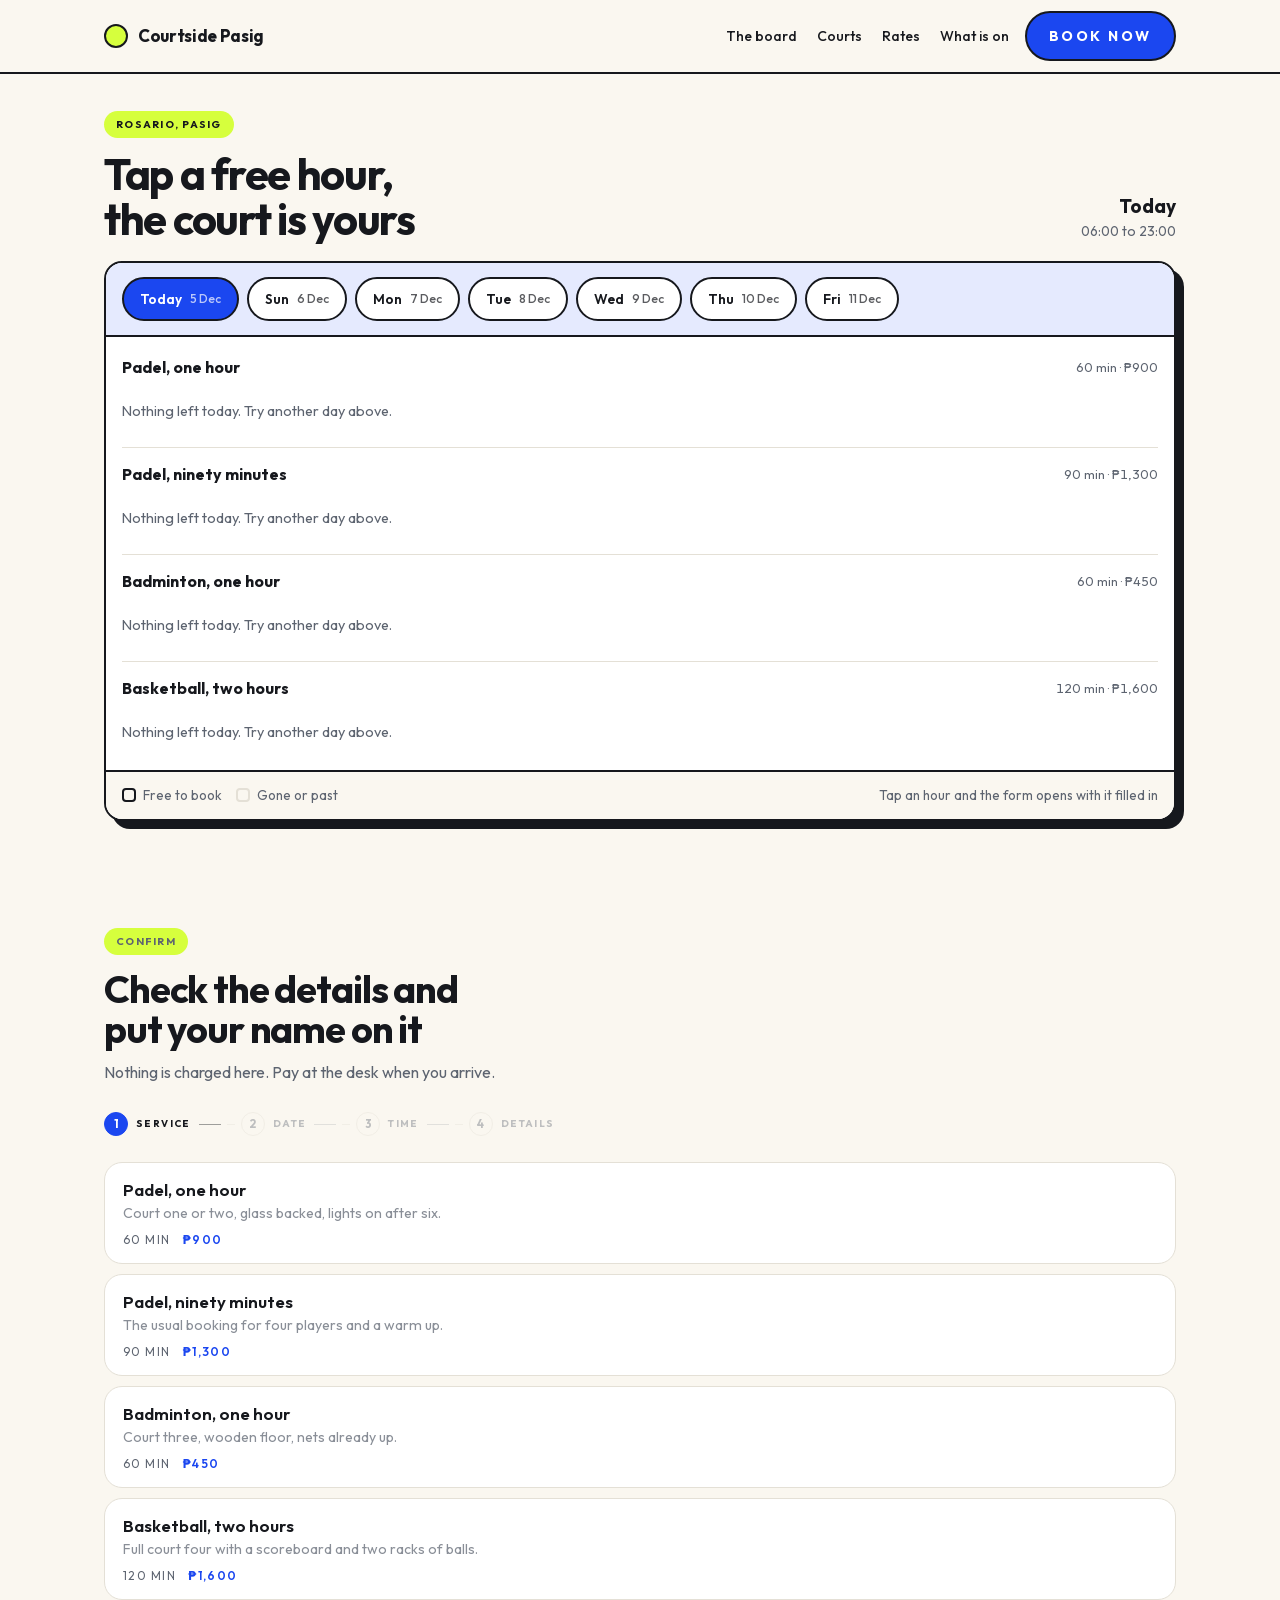
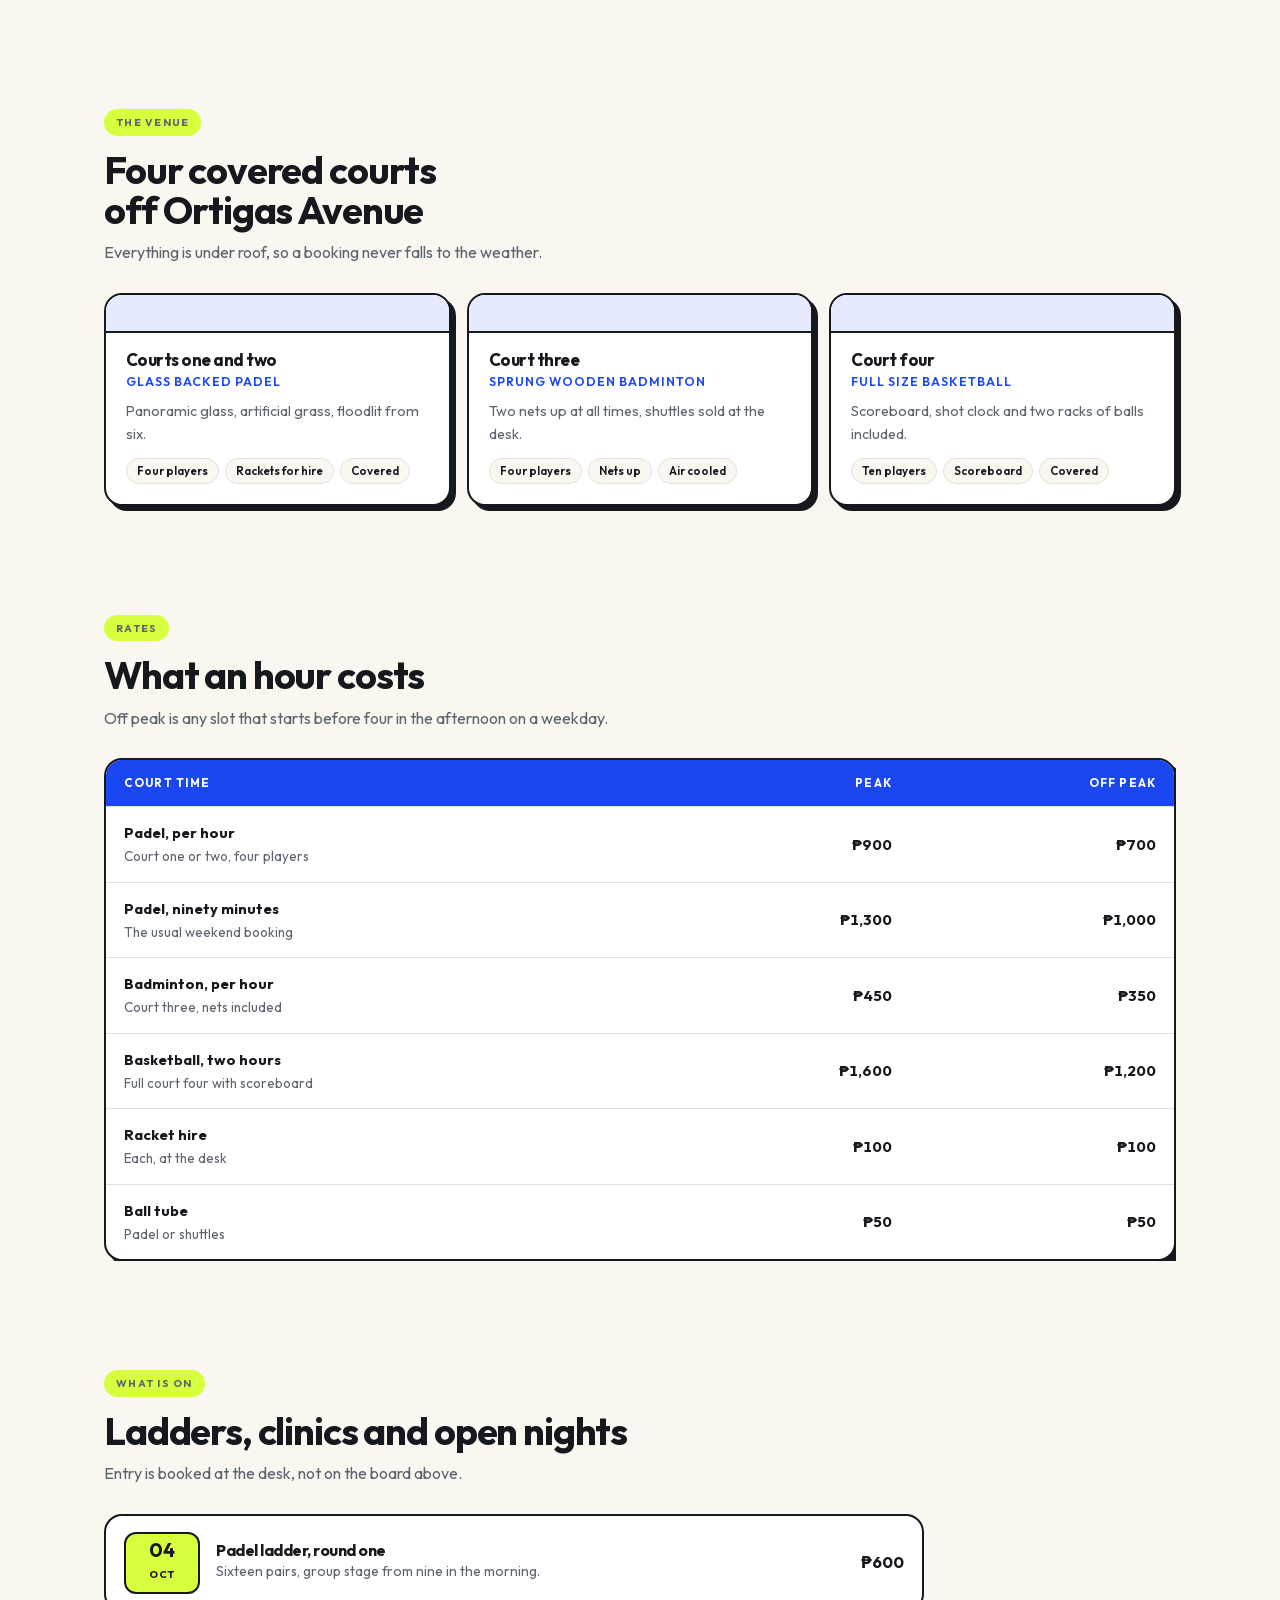
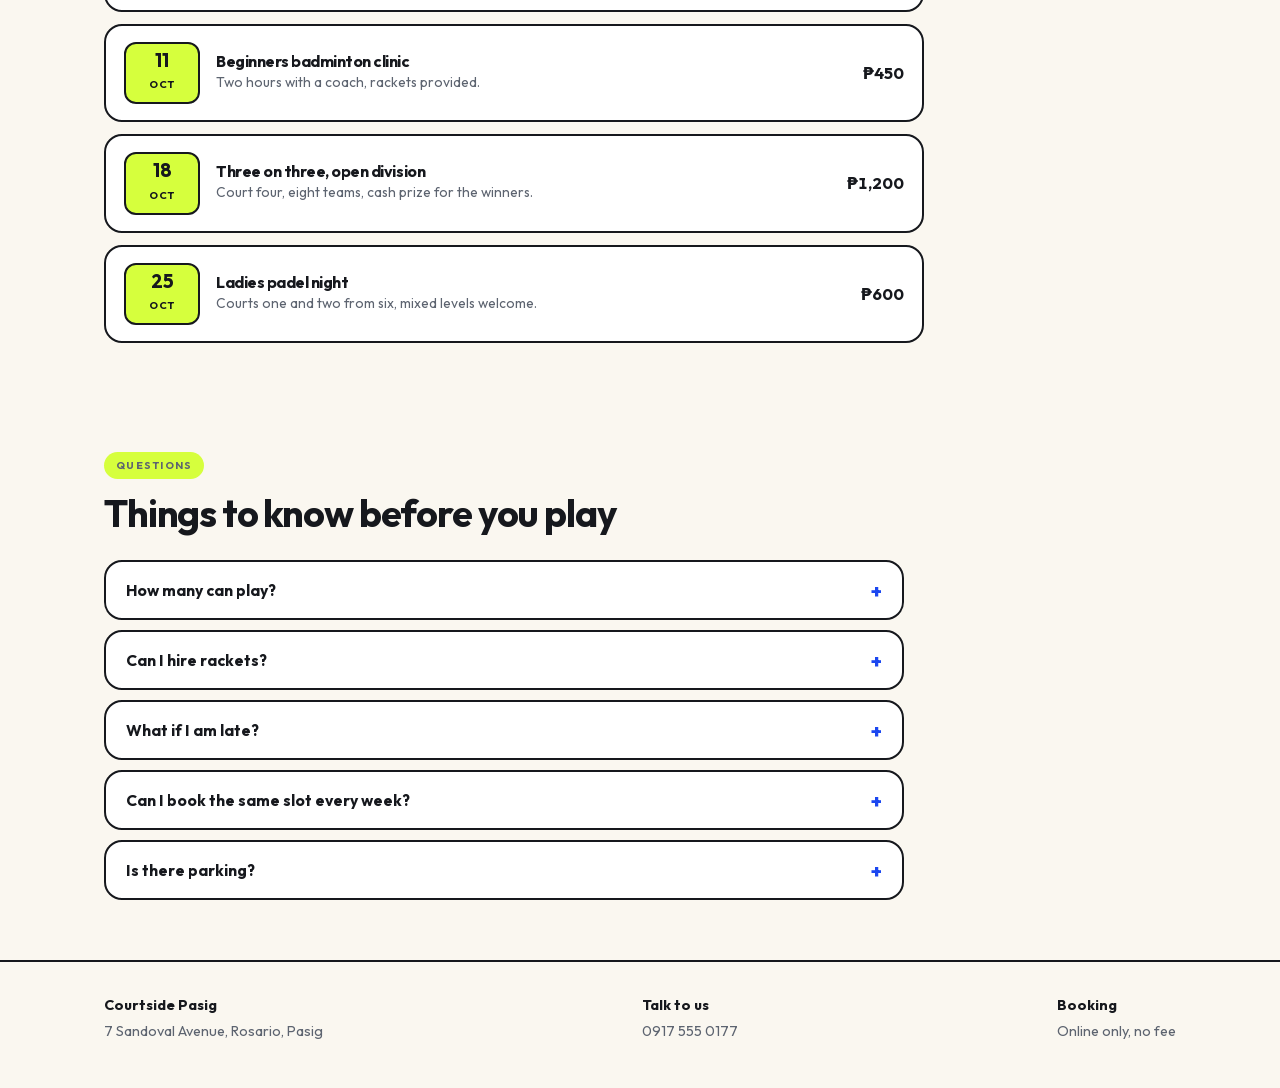
==== commit 7c24e94a: "Add files via upload" ====
--- a/index.html
+++ b/index.html
@@ -3,7 +3,7 @@
 <head>
 <meta charset="utf-8">
 <meta name="viewport" content="width=device-width, initial-scale=1, viewport-fit=cover">
-<title>Ironhouse Wedding</title>
+<title>Courtside Wedding</title>
 <meta name="description" content="Wedding details and RSVP.">
 <link rel="stylesheet" href="assets/css/fonts.css">
 <link rel="stylesheet" href="assets/css/style.css">
@@ -11,45 +11,46 @@
 <body>
 <header class="top">
   <div class="wrap top-in">
-    <span class="logo"><i></i>Ironhouse Barbers</span>
+    <span class="logo"><i></i>Courtside Pasig</span>
     <nav>
-      <a href="#book">Book</a>
-      <a href="#why">Why us</a>
-      <a href="#hours">Hours</a>
-      <a href="#faq">Questions</a>
+      <a href="#board">The board</a>
+      <a href="#courts">Courts</a>
+      <a href="#rates">Rates</a>
+      <a href="#events">What is on</a>
     </nav>
     <a class="btn" href="#book">Book now</a>
   </div>
 </header>
 
-<section class="hero">
-  <div class="wrap hero-grid">
+<section class="top-board wrap" id="board">
+  <div class="bhead">
     <div>
-      <p class="eyebrow">Diliman, Quezon City</p>
-      <h1>Sharp cuts, booked to the minute</h1>
-      <p class="lede">A four chair shop on Kalayaan. No queue, no walk in lottery. Pick your barber, pick your minute, turn up.</p>
-      <div class="btn-row">
-        <a class="btn" href="#book">See open times</a>
-        <a class="btn ghost" href="#why">Why us</a>
+      <p class="eyebrow">Rosario, Pasig</p>
+      <h1>Tap a free hour, the court is yours</h1>
+    </div>
+    <div class="when"><b id="board-day">Today</b><span id="board-hours"></span></div>
+  </div>
+
+  <div class="boardbox">
+    <div class="bstrip" id="bstrip" role="group" aria-label="Pick a day"></div>
+    <div class="bgrid" id="bgrid"></div>
+    <div class="bfoot">
+      <div class="legend">
+        <span><i class="swatch"></i>Free to book</span>
+        <span><i class="swatch off"></i>Gone or past</span>
       </div>
-      <div class="trust"><div><b>4</b><span>Chairs</span></div><div><b>6</b><span>Days a week</span></div><div><b>15 min</b><span>Slot step</span></div></div>
-    </div>
-    <div class="plate">
-      <span class="plate-art"><img src="assets/img/plate-art.svg" alt=""></span>
-      <div class="next">
-        <h3>Next available</h3>
-        <div id="peek"></div>
-      </div>
+      <span>Tap an hour and the form opens with it filled in</span>
     </div>
   </div>
 </section>
+
 <div class="band"><img src="assets/img/band.svg" alt=""></div>
 
 <section class="wrap" id="book">
   <div class="sec-head">
-    <p class="eyebrow">Booking</p>
-    <h2>Pick a treatment, then a time</h2>
-    <p>Times already taken are hidden, so anything you can tap is genuinely free.</p>
+    <p class="eyebrow">Confirm</p>
+    <h2>Check the details and put your name on it</h2>
+    <p>Nothing is charged here. Pay at the desk when you arrive.</p>
   </div>
   <div class="booking">
 
@@ -133,35 +134,51 @@
   </div>
 </section>
 
-<section class="wrap" id="why">
+<section class="wrap" id="courts">
   <div class="sec-head">
-    <p class="eyebrow">Why us</p>
-    <h2>Three things we hold to</h2>
+    <p class="eyebrow">The venue</p>
+    <h2>Four covered courts off Ortigas Avenue</h2>
+    <p>Everything is under roof, so a booking never falls to the weather.</p>
   </div>
-  <div class="cards"><div class="cardy"><span class="ico"><img src="assets/img/ico.svg" alt=""></span><h3>Your minute is yours</h3><p>One chair is held for the whole booking. Nobody is squeezed in front of you.</p></div><div class="cardy"><span class="ico"><img src="assets/img/ico-2.svg" alt=""></span><h3>Same price, every chair</h3><p>Senior or junior barber, the price on the board is the price you pay.</p></div><div class="cardy"><span class="ico"><img src="assets/img/ico-3.svg" alt=""></span><h3>Late is fifteen</h3><p>We hold your chair fifteen minutes. After that the slot goes back on the board.</p></div></div>
-  <div class="kit"><img src="assets/img/kit.svg" alt=""><img src="assets/img/kit-2.svg" alt=""><img src="assets/img/kit-3.svg" alt=""><img src="assets/img/kit-4.svg" alt=""></div>
+  <div class="courts"><article class="courtcard"><div class="top-art"><img src="assets/img/vine-band-art.svg" alt=""></div><div class="body"><h3>Courts one and two</h3><p class="surf">Glass backed padel</p><p>Panoramic glass, artificial grass, floodlit from six.</p><div class="tags"><span>Four players</span><span>Rackets for hire</span><span>Covered</span></div></div></article><article class="courtcard"><div class="top-art"><img src="assets/img/vine-band-art-2.svg" alt=""></div><div class="body"><h3>Court three</h3><p class="surf">Sprung wooden badminton</p><p>Two nets up at all times, shuttles sold at the desk.</p><div class="tags"><span>Four players</span><span>Nets up</span><span>Air cooled</span></div></div></article><article class="courtcard"><div class="top-art"><img src="assets/img/vine-band-art-3.svg" alt=""></div><div class="body"><h3>Court four</h3><p class="surf">Full size basketball</p><p>Scoreboard, shot clock and two racks of balls included.</p><div class="tags"><span>Ten players</span><span>Scoreboard</span><span>Covered</span></div></div></article></div>
 </section>
 
-<section class="wrap" id="hours">
+<section class="wrap" id="rates">
   <div class="sec-head">
-    <p class="eyebrow">Opening hours</p>
-    <h2>When we are in</h2>
+    <p class="eyebrow">Rates</p>
+    <h2>What an hour costs</h2>
+    <p>Off peak is any slot that starts before four in the afternoon on a weekday.</p>
   </div>
-  <div class="hours"><div class="day shut"><b>Monday</b><span>Closed</span></div><div class="day"><b>Tuesday</b><span>11:00 to 21:00</span></div><div class="day"><b>Wednesday</b><span>11:00 to 21:00</span></div><div class="day"><b>Thursday</b><span>11:00 to 21:00</span></div><div class="day"><b>Friday</b><span>11:00 to 22:00</span></div><div class="day"><b>Saturday</b><span>10:00 to 22:00</span></div><div class="day"><b>Sunday</b><span>12:00 to 19:00</span></div></div>
+  <div class="table-wrap">
+    <table class="rates">
+      <thead><tr><th>Court time</th><th style="text-align:right">Peak</th>
+        <th style="text-align:right">Off peak</th></tr></thead>
+      <tbody><tr><td><b>Padel, per hour</b><br><span style="color:var(--dim);font-size:.84rem">Court one or two, four players</span></td><td class="n">₱900</td><td class="n">₱700</td></tr><tr><td><b>Padel, ninety minutes</b><br><span style="color:var(--dim);font-size:.84rem">The usual weekend booking</span></td><td class="n">₱1,300</td><td class="n">₱1,000</td></tr><tr><td><b>Badminton, per hour</b><br><span style="color:var(--dim);font-size:.84rem">Court three, nets included</span></td><td class="n">₱450</td><td class="n">₱350</td></tr><tr><td><b>Basketball, two hours</b><br><span style="color:var(--dim);font-size:.84rem">Full court four with scoreboard</span></td><td class="n">₱1,600</td><td class="n">₱1,200</td></tr><tr><td><b>Racket hire</b><br><span style="color:var(--dim);font-size:.84rem">Each, at the desk</span></td><td class="n">₱100</td><td class="n">₱100</td></tr><tr><td><b>Ball tube</b><br><span style="color:var(--dim);font-size:.84rem">Padel or shuttles</span></td><td class="n">₱50</td><td class="n">₱50</td></tr></tbody>
+    </table>
+  </div>
+</section>
+
+<section class="wrap" id="events">
+  <div class="sec-head">
+    <p class="eyebrow">What is on</p>
+    <h2>Ladders, clinics and open nights</h2>
+    <p>Entry is booked at the desk, not on the board above.</p>
+  </div>
+  <div class="events"><div class="ev"><div class="dt"><b>04</b><span>Oct</span></div><div><h3>Padel ladder, round one</h3><p>Sixteen pairs, group stage from nine in the morning.</p></div><div class="cost">₱600</div></div><div class="ev"><div class="dt"><b>11</b><span>Oct</span></div><div><h3>Beginners badminton clinic</h3><p>Two hours with a coach, rackets provided.</p></div><div class="cost">₱450</div></div><div class="ev"><div class="dt"><b>18</b><span>Oct</span></div><div><h3>Three on three, open division</h3><p>Court four, eight teams, cash prize for the winners.</p></div><div class="cost">₱1,200</div></div><div class="ev"><div class="dt"><b>25</b><span>Oct</span></div><div><h3>Ladies padel night</h3><p>Courts one and two from six, mixed levels welcome.</p></div><div class="cost">₱600</div></div></div>
 </section>
 
 <section class="wrap" id="faq">
   <div class="sec-head">
     <p class="eyebrow">Questions</p>
-    <h2>Before you book</h2>
+    <h2>Things to know before you play</h2>
   </div>
-  <div class="faq"><details><summary>Can I pick my barber?</summary><p>Message us after booking and we will put your name against the chair you want.</p></details><details><summary>Do you take walk ins?</summary><p>Only into gaps. The board online is the real board.</p></details><details><summary>How do I cancel?</summary><p>Message us. Cancel more than two hours ahead and there is nothing owed.</p></details><details><summary>Card or cash?</summary><p>Cash, card and GCash at the counter. Nothing is taken when you book.</p></details></div>
+  <div class="faq"><details><summary>How many can play?</summary><p>Padel is four, badminton is four, and the basketball court fits a full ten.</p></details><details><summary>Can I hire rackets?</summary><p>Yes, one hundred pesos each at the desk, and balls are fifty a tube.</p></details><details><summary>What if I am late?</summary><p>The court is held for the whole booking, but the clock starts at your slot.</p></details><details><summary>Can I book the same slot every week?</summary><p>Message us and we will block a standing slot for you off the public board.</p></details><details><summary>Is there parking?</summary><p>Twelve slots inside the gate, free while you are on a court.</p></details></div>
 </section>
 
 <footer>
   <div class="wrap foot">
-    <div><b>Ironhouse Barbers</b>118 Kalayaan Avenue, Diliman, Quezon City</div>
-    <div><b>Talk to us</b>0917 555 0199</div>
+    <div><b>Courtside Pasig</b>7 Sandoval Avenue, Rosario, Pasig</div>
+    <div><b>Talk to us</b>0917 555 0177</div>
     <div><b>Booking</b>Online only, no fee</div>
   </div>
 </footer>
--- a/assets/css/fonts.css
+++ b/assets/css/fonts.css
@@ -1 +1 @@
-@font-face{font-family:'Archivo';font-style:normal;font-weight:300 700;font-display:swap;src:url(../fonts/archivo.woff2) format('woff2')}@font-face{font-family:'Syne';font-style:normal;font-weight:400 800;font-display:swap;src:url(../fonts/syne.woff2) format('woff2')}
+@font-face{font-family:'Outfit';font-style:normal;font-weight:300 700;font-display:swap;src:url(../fonts/outfit.woff2) format('woff2')}
--- a/assets/css/style.css
+++ b/assets/css/style.css
@@ -64,150 +64,167 @@
   .fact b{font-weight:400}
 
   :root{
-    --page:#0C0C0D; --card:#141416; --ink:#F2F0EC; --dim:#96918A; --faint:#4E4B47;
-    --line:#26262A; --key:#E4571E; --key-dk:#C24614; --key-soft:#1F1611;
-    --on-key:#0C0C0D; --warn:#E4571E;
-    --r:0px; --r-sm:0px;
+    --page:#FAF7F0; --card:#FFFFFF; --ink:#16181D; --dim:#5D6470; --faint:#A9B0BC;
+    --line:#E4E0D6; --key:#1B47F0; --key-dk:#1236C6; --key-soft:#E5EAFE;
+    --on-key:#FFFFFF; --warn:#C03A2B; --lime:#D6FF3D;
+    --r:18px; --r-sm:12px;
   }
   *,*::before,*::after{box-sizing:border-box}
   html{scroll-behavior:smooth}
-  @media(prefers-reduced-motion:reduce){html{scroll-behavior:auto}*{animation:none!important;transition:none!important}}
+  @media(prefers-reduced-motion:reduce){html{scroll-behavior:auto}
+    *{animation:none!important;transition:none!important}}
   body{margin:0; background:var(--page); color:var(--ink);
-       font-family:"Archivo",system-ui,sans-serif; font-size:16px; line-height:1.55;
+       font-family:"Outfit",system-ui,sans-serif; font-size:16px; line-height:1.58;
        -webkit-font-smoothing:antialiased; overflow-x:hidden}
-  h1,h2,h3{margin:0; font-family:"Syne",system-ui,sans-serif; font-weight:800;
-           text-transform:uppercase; letter-spacing:-.02em; line-height:1.02;
-           overflow-wrap:normal; word-break:keep-all; hyphens:none}
+  h1,h2,h3{margin:0; font-family:"Outfit",system-ui,sans-serif; font-weight:700;
+           letter-spacing:-.03em; line-height:1.05; overflow-wrap:normal; hyphens:none;
+           text-wrap:balance}
   p{margin:0 0 1em} p:last-child{margin-bottom:0}
   a{color:var(--key)}
   [hidden]{display:none!important}
-  .wrap{max-width:1180px; margin:0 auto; padding-inline:clamp(16px,4vw,34px)}
-  .eyebrow{font-size:.64rem; font-weight:700; letter-spacing:.16em; text-transform:uppercase;
-           color:var(--key); margin:0 0 12px}
+  .wrap{max-width:1140px; margin:0 auto; padding-inline:clamp(18px,4vw,34px)}
+  .eyebrow{display:inline-block; font-size:.66rem; font-weight:700; letter-spacing:.12em;
+           text-transform:uppercase; color:var(--ink); background:var(--lime);
+           padding:5px 12px; border-radius:99px; margin:0 0 14px}
 
   header.top{position:sticky; top:0; z-index:40; background:var(--page);
-             border-bottom:1px solid var(--line)}
-  .top-in{display:flex; align-items:center; gap:18px; padding-block:14px}
-  .logo{display:flex; align-items:center; gap:10px; font-family:"Syne",sans-serif;
-        font-weight:800; font-size:1rem; text-transform:uppercase; letter-spacing:.06em}
-  .logo i{width:22px; height:22px; background:var(--key); display:block;
-          clip-path:polygon(50% 0,100% 100%,0 100%)}
-  .top nav{margin-left:auto; display:flex; gap:24px}
-  .top nav a{font-size:.7rem; letter-spacing:.2em; text-transform:uppercase;
-             color:var(--dim); text-decoration:none}
+             border-bottom:2px solid var(--ink)}
+  .top-in{display:flex; align-items:center; gap:16px; padding-block:11px}
+  .logo{display:flex; align-items:center; gap:10px; font-weight:800; font-size:1.06rem;
+        letter-spacing:-.02em}
+  .logo i{width:24px; height:24px; border-radius:50%; background:var(--lime); display:block;
+          border:2px solid var(--ink); flex:0 0 24px}
+  .top nav{margin-left:auto; display:flex; gap:20px}
+  .top nav a{font-size:.88rem; font-weight:500; color:var(--ink); text-decoration:none}
   .top nav a:hover{color:var(--key)}
-  @media(max-width:760px){.top nav{display:none}}
-
-  .btn{font-family:"Syne",sans-serif; font-size:.76rem; font-weight:800; letter-spacing:.06em;
-       text-transform:uppercase; padding:14px 24px; border-radius:0; cursor:pointer;
-       border:1px solid var(--key); background:var(--key); color:var(--on-key);
-       text-decoration:none; display:inline-block; transition:background .14s}
-  .btn:hover{background:var(--key-dk); border-color:var(--key-dk); color:#fff}
-  .btn.ghost{background:transparent; color:var(--key)}
-  .btn.ghost:hover{background:var(--key-soft); color:var(--key)}
-  .btn:disabled{opacity:.45; cursor:default}
+  @media(max-width:820px){.top nav{display:none}}
+
+  .btn{font-family:inherit; font-size:.88rem; font-weight:700; padding:12px 22px;
+       border-radius:99px; cursor:pointer; border:2px solid var(--ink);
+       background:var(--key); color:var(--on-key); text-decoration:none;
+       display:inline-flex; align-items:center; justify-content:center; min-height:44px;
+       transition:transform .12s, background .16s}
+  .btn:hover{background:var(--key-dk)}
+  .btn:active{transform:translateY(1px)}
+  .btn.ghost{background:var(--lime); color:var(--ink)}
+  .btn.ghost:hover{background:#C6F02B}
+  .btn:disabled{opacity:.5; cursor:default}
   .btn-row{display:flex; gap:10px; flex-wrap:wrap; margin-top:10px}
 
-  .hero{position:relative; border-bottom:1px solid var(--line); overflow:hidden;
-        padding-block:clamp(30px,5vh,58px)}
-  .hero-grid{position:relative; display:grid;
-             grid-template-columns:minmax(0,1.08fr) minmax(0,.92fr);
-             gap:clamp(24px,4vw,48px); align-items:center}
-  @media(max-width:880px){.hero-grid{grid-template-columns:1fr; gap:26px}}
-  .hero h1{font-size:clamp(2.05rem,6.4vw,3.9rem); text-wrap:balance}
-  .hero .lede{margin-top:18px; font-size:1.02rem; color:var(--dim); max-width:42ch}
-  .trust{display:grid; grid-template-columns:repeat(3,minmax(0,1fr)); margin-top:30px;
-         border-top:1px solid var(--line)}
-  .trust div{padding:16px 18px 0 0}
-  .trust div b{display:block; font-family:"Syne",sans-serif; font-weight:800; font-size:1.6rem;
-               line-height:1.1}
-  .trust div span{font-size:.6rem; letter-spacing:.14em; text-transform:uppercase; color:var(--dim)}
+  .top-board{padding-block:clamp(22px,4vh,40px) clamp(24px,4vh,44px)}
+  .bhead{display:flex; align-items:flex-end; justify-content:space-between; gap:20px;
+         flex-wrap:wrap; margin-bottom:18px}
+  .bhead h1{font-size:clamp(1.7rem,4.4vw,2.7rem); max-width:17ch}
+  .bhead .when{text-align:right; font-size:.86rem; color:var(--dim)}
+  .bhead .when b{display:block; font-size:1.2rem; font-weight:700; color:var(--ink)}
+  @media(max-width:640px){.bhead .when{text-align:left}}
+
+  .boardbox{background:var(--card); border:2px solid var(--ink); border-radius:var(--r);
+            box-shadow:8px 8px 0 var(--ink); overflow:hidden}
+  .bstrip{display:flex; gap:8px; overflow-x:auto; padding:14px 16px;
+          border-bottom:2px solid var(--ink); background:var(--key-soft)}
+  .pill{flex:0 0 auto; border:2px solid var(--ink); background:var(--card);
+        border-radius:99px; padding:9px 16px; min-height:44px; cursor:pointer;
+        font-family:inherit; font-size:.86rem; font-weight:600; color:var(--ink);
+        display:inline-flex; align-items:center; gap:8px; white-space:nowrap}
+  .pill:hover{background:var(--lime)}
+  .pill[aria-pressed="true"]{background:var(--key); color:var(--on-key)}
+  .pill small{font-weight:500; opacity:.7; font-size:.76rem}
+
+  .bgrid{padding:18px 16px 16px}
+  .bcourt{border-top:1px solid var(--line); padding-top:14px; margin-top:14px}
+  .bcourt:first-child{border-top:0; padding-top:0; margin-top:0}
+  .bcourt .clabel{display:flex; align-items:center; justify-content:space-between;
+                  gap:12px; margin-bottom:10px; flex-wrap:wrap}
+  .bcourt .clabel b{font-size:1rem; font-weight:700}
+  .bcourt .clabel span{font-size:.8rem; color:var(--dim); font-variant-numeric:tabular-nums}
+  .times{display:grid; grid-template-columns:repeat(auto-fill,minmax(88px,1fr)); gap:8px}
+  .tslot{border:2px solid var(--ink); background:var(--card); border-radius:var(--r-sm);
+         min-height:46px; padding:10px 6px; cursor:pointer; font-family:inherit;
+         font-size:.9rem; font-weight:600; color:var(--ink);
+         font-variant-numeric:tabular-nums; transition:background .12s}
+  .tslot:hover{background:var(--lime)}
+  .tslot.gone{border-color:var(--line); color:var(--faint); background:var(--page);
+              cursor:default; font-weight:500}
+  .bnone{font-size:.9rem; color:var(--dim); padding:10px 0}
+  .bfoot{border-top:2px solid var(--ink); background:var(--page); padding:13px 16px;
+         display:flex; gap:14px; align-items:center; justify-content:space-between;
+         flex-wrap:wrap; font-size:.84rem; color:var(--dim)}
+  .legend{display:flex; gap:14px; align-items:center; flex-wrap:wrap}
+  .legend span{display:inline-flex; align-items:center; gap:7px}
+  .swatch{width:14px; height:14px; border-radius:4px; border:2px solid var(--ink);
+          display:block}
+  .swatch.off{border-color:var(--line); background:var(--page)}
+
+  section{scroll-margin-top:calc(var(--hdr,66px) + 18px);
+          padding-block:clamp(32px,5.5vh,62px)}
+  .sec-head{margin-bottom:clamp(20px,3vh,32px)}
+  .sec-head h2{max-width:22ch; font-size:clamp(1.6rem,4vw,2.4rem)}
+  .sec-head p{max-width:48ch; margin-top:10px; color:var(--dim)}
+
+  .courts{display:grid; grid-template-columns:repeat(auto-fit,minmax(248px,1fr)); gap:16px}
+  .courtcard{background:var(--card); border:2px solid var(--ink); border-radius:var(--r);
+             overflow:hidden; box-shadow:5px 5px 0 var(--ink)}
+  .courtcard .top-art{background:var(--key-soft); padding:18px; line-height:0;
+                      border-bottom:2px solid var(--ink)}
+  .courtcard .top-art svg{display:block; margin:0 auto; height:74px; width:auto}
+  .courtcard .body{padding:18px 20px 20px}
+  .courtcard h3{font-size:1.06rem; margin-bottom:4px}
+  .courtcard .surf{font-size:.78rem; font-weight:600; color:var(--key);
+                   text-transform:uppercase; letter-spacing:.08em; margin-bottom:8px}
+  .courtcard p{font-size:.9rem; color:var(--dim); margin:0 0 12px}
+  .courtcard .tags{display:flex; gap:6px; flex-wrap:wrap}
+  .courtcard .tags span{font-size:.72rem; font-weight:600; background:var(--page);
+                        border:1px solid var(--line); border-radius:99px; padding:3px 10px}
+
+  .rates{width:100%; border-collapse:separate; border-spacing:0;
+         background:var(--card); border:2px solid var(--ink); border-radius:var(--r);
+         overflow:hidden; box-shadow:5px 5px 0 var(--ink)}
+  .rates th,.rates td{text-align:left; padding:14px 18px; font-size:.92rem;
+                      border-top:1px solid var(--line)}
+  .rates thead th{border-top:0; background:var(--key); color:var(--on-key);
+                  font-size:.72rem; letter-spacing:.1em; text-transform:uppercase;
+                  font-weight:700}
+  .rates td.n{text-align:right; font-variant-numeric:tabular-nums; font-weight:700}
+  .rates tbody tr:hover{background:var(--key-soft)}
+  .table-wrap{overflow-x:auto}
+  @media(max-width:560px){.rates th,.rates td{padding:12px 13px; font-size:.86rem}}
+
+  .events{display:grid; gap:12px; max-width:820px}
+  .ev{display:grid; grid-template-columns:76px minmax(0,1fr) auto; gap:16px;
+      align-items:center; background:var(--card); border:2px solid var(--ink);
+      border-radius:var(--r); padding:16px 18px}
+  .ev .dt{background:var(--lime); border:2px solid var(--ink); border-radius:var(--r-sm);
+          text-align:center; padding:7px 4px}
+  .ev .dt b{display:block; font-size:1.2rem; font-weight:800; line-height:1}
+  .ev .dt span{font-size:.66rem; font-weight:700; text-transform:uppercase;
+               letter-spacing:.08em}
+  .ev h3{font-size:1rem; margin-bottom:2px}
+  .ev p{font-size:.86rem; color:var(--dim); margin:0}
+  .ev .cost{font-weight:700; font-variant-numeric:tabular-nums; white-space:nowrap}
   @media(max-width:560px){
-    .trust div b{font-size:1.3rem}
-    .trust div{padding-right:10px}
-    .btn-row .btn{flex:1 1 140px; text-align:center}
-  }
-
-  .plate{position:relative; display:flex; flex-direction:column;
-         border:1px solid var(--line); max-width:480px; width:100%; justify-self:end}
-  .plate-art{display:block; line-height:0}
-  .plate-art svg{display:block; width:100%; height:auto}
-  @media(max-width:880px){.plate{max-width:none; justify-self:stretch}}
-
-  .panel{background:var(--card); border:1px solid var(--line); padding:clamp(16px,3vw,22px)}
-  .next{border:0; border-top:1px solid var(--line); background:var(--card);
-        padding:18px clamp(16px,3vw,22px) 12px}
-  .next h3{font-size:.6rem; letter-spacing:.2em; text-transform:uppercase; color:var(--dim);
-           font-family:"Archivo",sans-serif; font-weight:700; margin-bottom:6px}
-  .row{display:flex; align-items:center; gap:12px; padding:11px 0;
-       border-top:1px solid var(--line)}
-  .row:first-child{border-top:0}
-  .row b{font-variant-numeric:tabular-nums; font-size:.9rem; min-width:4.4rem}
-  .row span{flex:1; font-size:.86rem; color:var(--dim)}
-  .row .tag{flex:0 0 auto}
-  .tag{font-size:.56rem; letter-spacing:.12em; text-transform:uppercase; padding:3px 8px;
-       background:transparent; color:var(--key); font-weight:700;
-       border:1px solid var(--key)}
-  .tag.full{color:var(--faint); border-color:var(--faint)}
-
-  section{scroll-margin-top:calc(var(--hdr,74px) + 22px); padding-block:clamp(36px,6vh,72px); border-bottom:1px solid var(--line)}
-  .sec-head{max-width:none; margin-bottom:clamp(22px,3.4vh,36px)}
-  .sec-head h2{max-width:24ch; font-size:clamp(1.45rem,4.6vw,2.45rem); text-wrap:balance}
-  .sec-head p{max-width:46ch; margin-top:14px; color:var(--dim)}
-
-  .cards{display:grid; grid-template-columns:repeat(auto-fit,minmax(240px,1fr)); gap:1px;
-         background:var(--line); border:1px solid var(--line)}
-  .cardy{background:var(--page); padding:26px 24px}
-  .cardy .ico{display:block; height:46px; margin-bottom:18px}
-  .cardy .ico svg{height:100%; width:auto}
-  .cardy h3{font-size:1.02rem; margin-bottom:10px; letter-spacing:0}
-  .cardy p{font-size:.9rem; color:var(--dim)}
-
-  .band{height:10px; display:block; width:100%; overflow:hidden; opacity:.9; line-height:0}
-  .band svg{display:block; width:100%; height:10px}
-  .kit{display:flex; align-items:center; gap:clamp(20px,4vw,44px); flex-wrap:wrap;
-       padding:22px 0 4px; opacity:.85}
-  .kit svg{height:42px; width:auto}
-  @media(max-width:560px){.kit svg{height:32px}.kit{gap:18px}}
-
-  .booking{background:var(--card); border:1px solid var(--line);
-           padding:clamp(18px,4vw,32px); max-width:1000px}
-  .lbl{display:block; font-size:.62rem; font-weight:700; letter-spacing:.2em;
-       text-transform:uppercase; color:var(--dim); margin-bottom:8px}
-  input[type=text],input[type=tel],input[type=email],textarea{
-    width:100%; font-family:inherit; font-size:1rem; color:var(--ink); background:var(--page);
-    border:1px solid var(--line); border-radius:0; padding:13px 14px}
-  input::placeholder,textarea::placeholder{color:var(--faint)}
-  textarea{min-height:88px; resize:vertical}
-  input:focus-visible,textarea:focus-visible,button:focus-visible{
-    outline:2px solid var(--key); outline-offset:2px}
-  .field{margin-bottom:16px}
-  .status{margin-top:14px; font-size:.88rem; color:var(--dim); min-height:1.3em}
-  .status.bad{color:var(--warn)}
-
-  .hours{display:grid; grid-template-columns:repeat(auto-fit,minmax(190px,1fr)); gap:1px;
-         background:var(--line); border:1px solid var(--line)}
-  .day{display:flex; justify-content:space-between; gap:12px; padding:14px 16px;
-       background:var(--page); font-size:.88rem; text-transform:uppercase;
-       letter-spacing:.08em}
-  .day span{color:var(--key); font-variant-numeric:tabular-nums}
-  .day.shut span{color:var(--faint)}
-
-  .faq{max-width:780px}
-  .faq details{border-bottom:1px solid var(--line); padding-block:18px}
+    .ev{grid-template-columns:60px minmax(0,1fr); gap:12px}
+    .ev .cost{grid-column:2; text-align:left}
+  }
+
+  .faq{max-width:800px}
+  .faq details{background:var(--card); border:2px solid var(--ink); border-radius:var(--r);
+               padding:2px 20px; margin-bottom:10px}
   .faq summary{cursor:pointer; list-style:none; display:flex; justify-content:space-between;
-               gap:16px; align-items:center; font-family:"Syne",sans-serif; font-weight:700;
-               font-size:.94rem; text-transform:uppercase; letter-spacing:.04em; min-height:44px}
+               gap:16px; align-items:center; font-weight:700; font-size:.98rem;
+               min-height:52px}
   .faq summary::-webkit-details-marker{display:none}
-  .faq summary::after{content:"+"; color:var(--key)}
+  .faq summary::after{content:"+"; color:var(--key); font-size:1.3rem}
   .faq details[open] summary::after{content:"\2212"}
-  .faq details p{margin-top:12px; color:var(--dim); font-size:.92rem; max-width:60ch}
-
-  footer{padding-block:36px 52px}
-  .foot{display:flex; gap:24px; flex-wrap:wrap; justify-content:space-between;
-        align-items:flex-start; font-size:.86rem; color:var(--dim)}
-  .foot b{display:block; color:var(--ink); font-family:"Syne",sans-serif; font-weight:800;
-          text-transform:uppercase; letter-spacing:.08em; margin-bottom:4px}
+  .faq details p{margin:0 0 16px; color:var(--dim); font-size:.92rem; max-width:60ch}
+
+  .band{display:block; width:100%; height:12px; overflow:hidden; line-height:0}
+  .band svg{display:block; width:100%; height:12px}
+
+  footer{border-top:2px solid var(--ink); padding-block:32px 46px}
+  .foot{display:flex; gap:22px; flex-wrap:wrap; justify-content:space-between;
+        align-items:flex-start; font-size:.9rem; color:var(--dim)}
+  .foot b{display:block; color:var(--ink); font-weight:700; margin-bottom:3px}
 
   .flow{display:grid; gap:clamp(18px,3vw,30px)}
   @media(min-width:900px){
@@ -325,18 +342,6 @@
     .logo i{width:20px; height:20px}
     .top-in .btn{padding:10px 12px; font-size:.74rem}
   }
-
-  @media(max-width:600px){
-    .top-in{gap:12px; padding-block:10px; align-items:center}
-    .logo{font-size:.74rem; letter-spacing:.02em; line-height:1.15; gap:8px;
-          flex-wrap:wrap; overflow-wrap:break-word}
-    .logo i{width:16px; height:16px; flex:0 0 16px}
-    .top-in .btn{padding:11px 14px; font-size:.64rem; white-space:nowrap; flex:0 0 auto}
-  }
-  @media(max-width:340px){
-    .logo{font-size:.66rem}
-    .top-in .btn{padding:11px 11px; font-size:.6rem}
-  }
 .corner img,.orn img,.plate .wreath img,.panel .art img,.foot-spray img,
 .sun img,.grass img,.band img{display:block;width:100%;height:auto}
 .plate .ring img,.plate .burst img,.plate .frame img,.panel .ring img,
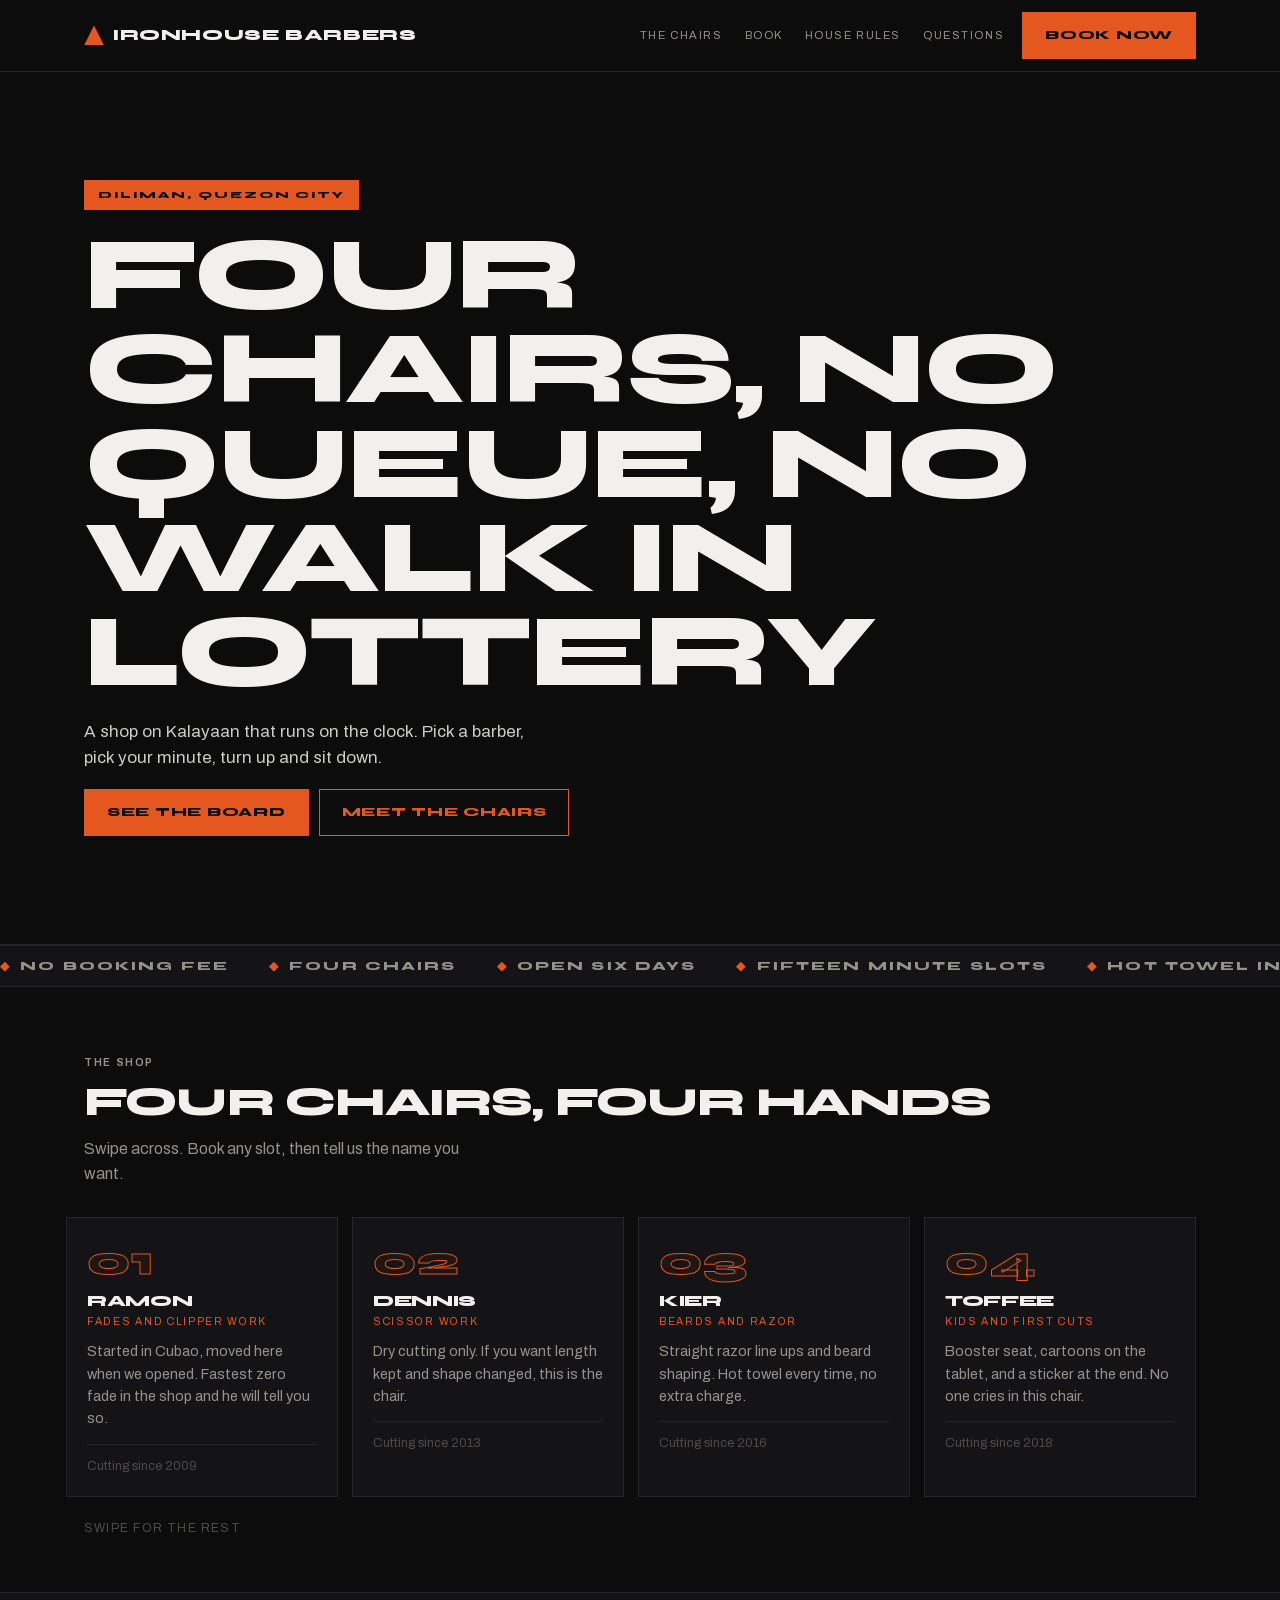
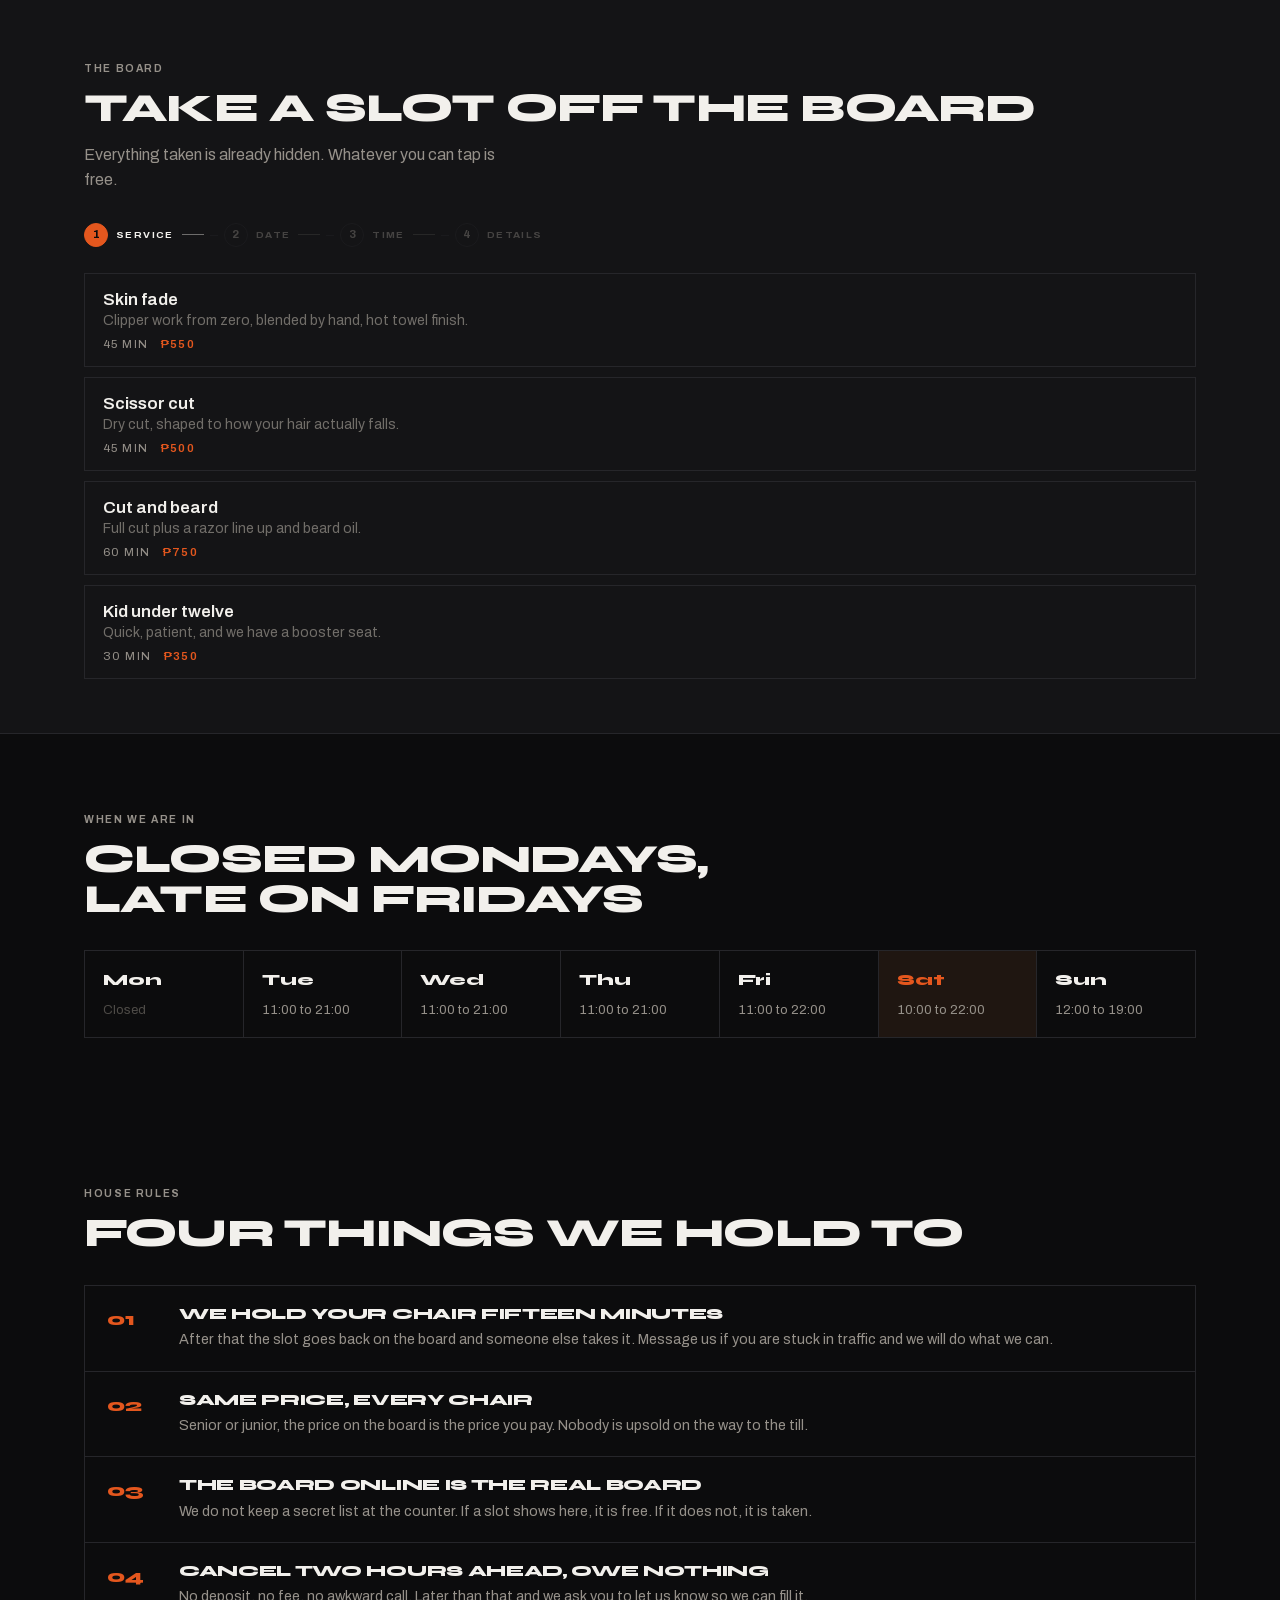
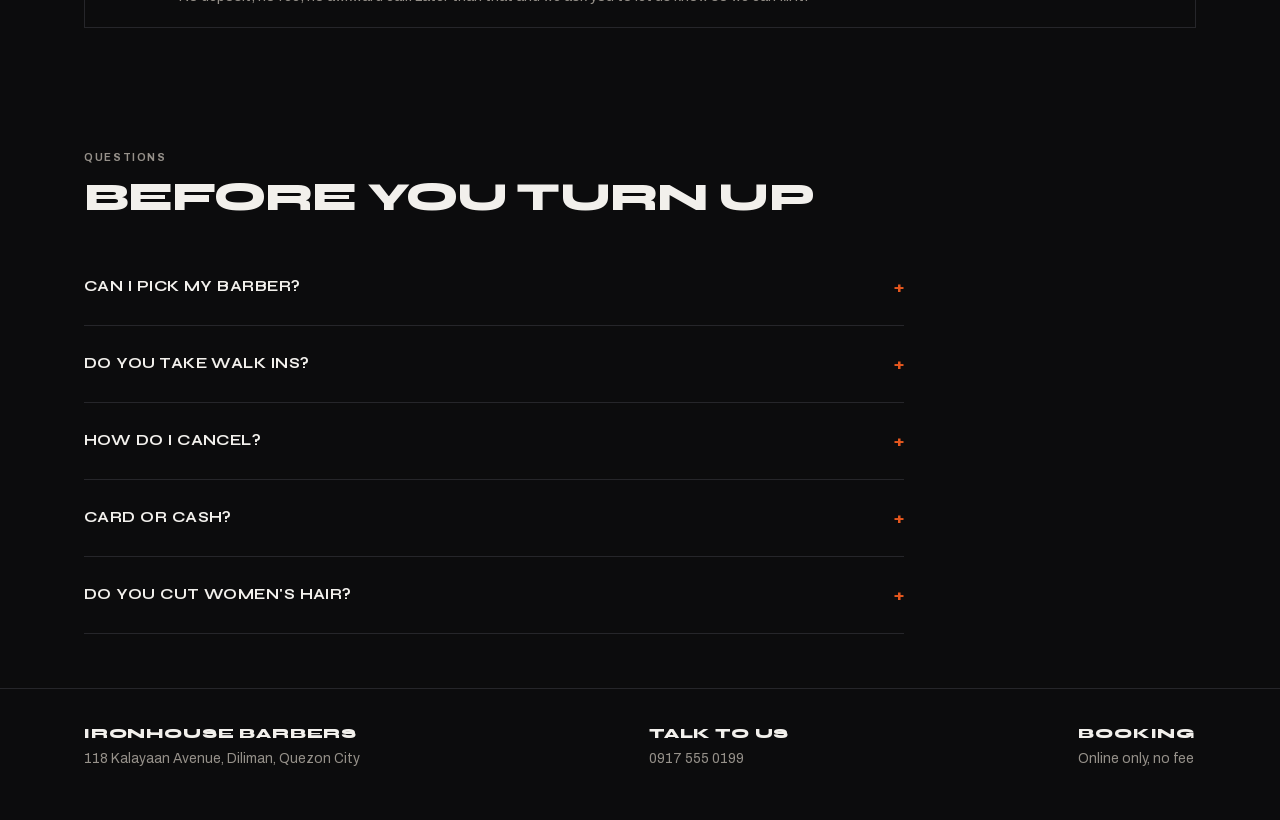
==== commit 08b35185: "Add files via upload" ====
--- a/index.html
+++ b/index.html
@@ -3,7 +3,7 @@
 <head>
 <meta charset="utf-8">
 <meta name="viewport" content="width=device-width, initial-scale=1, viewport-fit=cover">
-<title>Courtside Wedding</title>
+<title>Ironhouse Wedding</title>
 <meta name="description" content="Wedding details and RSVP.">
 <link rel="stylesheet" href="assets/css/fonts.css">
 <link rel="stylesheet" href="assets/css/style.css">
@@ -11,48 +11,50 @@
 <body>
 <header class="top">
   <div class="wrap top-in">
-    <span class="logo"><i></i>Courtside Pasig</span>
+    <span class="logo"><i></i>Ironhouse Barbers</span>
     <nav>
-      <a href="#board">The board</a>
-      <a href="#courts">Courts</a>
-      <a href="#rates">Rates</a>
-      <a href="#events">What is on</a>
+      <a href="#chairs">The chairs</a>
+      <a href="#book">Book</a>
+      <a href="#rules">House rules</a>
+      <a href="#faq">Questions</a>
     </nav>
     <a class="btn" href="#book">Book now</a>
   </div>
 </header>
 
-<section class="top-board wrap" id="board">
-  <div class="bhead">
-    <div>
-      <p class="eyebrow">Rosario, Pasig</p>
-      <h1>Tap a free hour, the court is yours</h1>
-    </div>
-    <div class="when"><b id="board-day">Today</b><span id="board-hours"></span></div>
-  </div>
-
-  <div class="boardbox">
-    <div class="bstrip" id="bstrip" role="group" aria-label="Pick a day"></div>
-    <div class="bgrid" id="bgrid"></div>
-    <div class="bfoot">
-      <div class="legend">
-        <span><i class="swatch"></i>Free to book</span>
-        <span><i class="swatch off"></i>Gone or past</span>
-      </div>
-      <span>Tap an hour and the form opens with it filled in</span>
+<section class="poster">
+  <span class="back" aria-hidden="true"><img src="assets/img/back.svg" alt=""></span>
+  <div class="wrap poster-in">
+    <span class="kicker">Diliman, Quezon City</span>
+    <h1>Four chairs, no queue, no walk in lottery</h1>
+    <p class="lede">A shop on Kalayaan that runs on the clock. Pick a barber, pick your minute, turn up and sit down.</p>
+    <div class="btn-row">
+      <a class="btn" href="#book">See the board</a>
+      <a class="btn ghost" href="#chairs">Meet the chairs</a>
     </div>
   </div>
 </section>
 
-<div class="band"><img src="assets/img/band.svg" alt=""></div>
+<div class="ticker" aria-hidden="true"><div class="ticker-in"><b><i>&#9670;</i>No booking fee</b><b><i>&#9670;</i>Four chairs</b><b><i>&#9670;</i>Open six days</b><b><i>&#9670;</i>Fifteen minute slots</b><b><i>&#9670;</i>Hot towel included</b><b><i>&#9670;</i>Cash card GCash</b><b><i>&#9670;</i>Kalayaan Avenue</b><b><i>&#9670;</i>No booking fee</b><b><i>&#9670;</i>Four chairs</b><b><i>&#9670;</i>Open six days</b><b><i>&#9670;</i>Fifteen minute slots</b><b><i>&#9670;</i>Hot towel included</b><b><i>&#9670;</i>Cash card GCash</b><b><i>&#9670;</i>Kalayaan Avenue</b></div></div>
 
-<section class="wrap" id="book">
+<section class="wrap" id="chairs">
   <div class="sec-head">
-    <p class="eyebrow">Confirm</p>
-    <h2>Check the details and put your name on it</h2>
-    <p>Nothing is charged here. Pay at the desk when you arrive.</p>
+    <p class="eyebrow">The shop</p>
+    <h2>Four chairs, four hands</h2>
+    <p>Swipe across. Book any slot, then tell us the name you want.</p>
   </div>
-  <div class="booking">
+  <div class="rail"><article class="chair"><div class="num">01</div><h3>Ramon</h3><p class="craft">Fades and clipper work</p><p>Started in Cubao, moved here when we opened. Fastest zero fade in the shop and he will tell you so.</p><div class="yrs">Cutting since 2009</div></article><article class="chair"><div class="num">02</div><h3>Dennis</h3><p class="craft">Scissor work</p><p>Dry cutting only. If you want length kept and shape changed, this is the chair.</p><div class="yrs">Cutting since 2013</div></article><article class="chair"><div class="num">03</div><h3>Kier</h3><p class="craft">Beards and razor</p><p>Straight razor line ups and beard shaping. Hot towel every time, no extra charge.</p><div class="yrs">Cutting since 2016</div></article><article class="chair"><div class="num">04</div><h3>Toffee</h3><p class="craft">Kids and first cuts</p><p>Booster seat, cartoons on the tablet, and a sticker at the end. No one cries in this chair.</p><div class="yrs">Cutting since 2018</div></article></div>
+  <p class="rail-note">Swipe for the rest</p>
+</section>
+
+<section class="band-book" id="book">
+  <div class="wrap">
+    <div class="sec-head">
+      <p class="eyebrow">The board</p>
+      <h2>Take a slot off the board</h2>
+      <p>Everything taken is already hidden. Whatever you can tap is free.</p>
+    </div>
+    <div class="booking">
 
     <div class="flow" id="flow">
       <div class="lane">
@@ -131,54 +133,41 @@
       </aside>
     </div>
 
+    </div>
   </div>
 </section>
 
-<section class="wrap" id="courts">
+<div class="band"><img src="assets/img/band.svg" alt=""></div>
+
+<section class="wrap" id="hours">
   <div class="sec-head">
-    <p class="eyebrow">The venue</p>
-    <h2>Four covered courts off Ortigas Avenue</h2>
-    <p>Everything is under roof, so a booking never falls to the weather.</p>
+    <p class="eyebrow">When we are in</p>
+    <h2>Closed Mondays, late on Fridays</h2>
   </div>
-  <div class="courts"><article class="courtcard"><div class="top-art"><img src="assets/img/vine-band-art.svg" alt=""></div><div class="body"><h3>Courts one and two</h3><p class="surf">Glass backed padel</p><p>Panoramic glass, artificial grass, floodlit from six.</p><div class="tags"><span>Four players</span><span>Rackets for hire</span><span>Covered</span></div></div></article><article class="courtcard"><div class="top-art"><img src="assets/img/vine-band-art-2.svg" alt=""></div><div class="body"><h3>Court three</h3><p class="surf">Sprung wooden badminton</p><p>Two nets up at all times, shuttles sold at the desk.</p><div class="tags"><span>Four players</span><span>Nets up</span><span>Air cooled</span></div></div></article><article class="courtcard"><div class="top-art"><img src="assets/img/vine-band-art-3.svg" alt=""></div><div class="body"><h3>Court four</h3><p class="surf">Full size basketball</p><p>Scoreboard, shot clock and two racks of balls included.</p><div class="tags"><span>Ten players</span><span>Scoreboard</span><span>Covered</span></div></div></article></div>
+  <div class="board"><div class="slotday" data-day="mon"><b>Mon</b><span class="shut">Closed</span></div><div class="slotday" data-day="tue"><b>Tue</b><span>11:00 to 21:00</span></div><div class="slotday" data-day="wed"><b>Wed</b><span>11:00 to 21:00</span></div><div class="slotday" data-day="thu"><b>Thu</b><span>11:00 to 21:00</span></div><div class="slotday" data-day="fri"><b>Fri</b><span>11:00 to 22:00</span></div><div class="slotday" data-day="sat"><b>Sat</b><span>10:00 to 22:00</span></div><div class="slotday" data-day="sun"><b>Sun</b><span>12:00 to 19:00</span></div></div>
+  <div class="kit"><img src="assets/img/kit.svg" alt=""><img src="assets/img/kit-2.svg" alt=""><img src="assets/img/kit-3.svg" alt=""><img src="assets/img/kit-4.svg" alt=""></div>
 </section>
 
-<section class="wrap" id="rates">
+<section class="wrap" id="rules">
   <div class="sec-head">
-    <p class="eyebrow">Rates</p>
-    <h2>What an hour costs</h2>
-    <p>Off peak is any slot that starts before four in the afternoon on a weekday.</p>
+    <p class="eyebrow">House rules</p>
+    <h2>Four things we hold to</h2>
   </div>
-  <div class="table-wrap">
-    <table class="rates">
-      <thead><tr><th>Court time</th><th style="text-align:right">Peak</th>
-        <th style="text-align:right">Off peak</th></tr></thead>
-      <tbody><tr><td><b>Padel, per hour</b><br><span style="color:var(--dim);font-size:.84rem">Court one or two, four players</span></td><td class="n">₱900</td><td class="n">₱700</td></tr><tr><td><b>Padel, ninety minutes</b><br><span style="color:var(--dim);font-size:.84rem">The usual weekend booking</span></td><td class="n">₱1,300</td><td class="n">₱1,000</td></tr><tr><td><b>Badminton, per hour</b><br><span style="color:var(--dim);font-size:.84rem">Court three, nets included</span></td><td class="n">₱450</td><td class="n">₱350</td></tr><tr><td><b>Basketball, two hours</b><br><span style="color:var(--dim);font-size:.84rem">Full court four with scoreboard</span></td><td class="n">₱1,600</td><td class="n">₱1,200</td></tr><tr><td><b>Racket hire</b><br><span style="color:var(--dim);font-size:.84rem">Each, at the desk</span></td><td class="n">₱100</td><td class="n">₱100</td></tr><tr><td><b>Ball tube</b><br><span style="color:var(--dim);font-size:.84rem">Padel or shuttles</span></td><td class="n">₱50</td><td class="n">₱50</td></tr></tbody>
-    </table>
-  </div>
-</section>
-
-<section class="wrap" id="events">
-  <div class="sec-head">
-    <p class="eyebrow">What is on</p>
-    <h2>Ladders, clinics and open nights</h2>
-    <p>Entry is booked at the desk, not on the board above.</p>
-  </div>
-  <div class="events"><div class="ev"><div class="dt"><b>04</b><span>Oct</span></div><div><h3>Padel ladder, round one</h3><p>Sixteen pairs, group stage from nine in the morning.</p></div><div class="cost">₱600</div></div><div class="ev"><div class="dt"><b>11</b><span>Oct</span></div><div><h3>Beginners badminton clinic</h3><p>Two hours with a coach, rackets provided.</p></div><div class="cost">₱450</div></div><div class="ev"><div class="dt"><b>18</b><span>Oct</span></div><div><h3>Three on three, open division</h3><p>Court four, eight teams, cash prize for the winners.</p></div><div class="cost">₱1,200</div></div><div class="ev"><div class="dt"><b>25</b><span>Oct</span></div><div><h3>Ladies padel night</h3><p>Courts one and two from six, mixed levels welcome.</p></div><div class="cost">₱600</div></div></div>
+  <div class="rules"><div class="rule-row"><div class="no">01</div><div><h3>We hold your chair fifteen minutes</h3><p>After that the slot goes back on the board and someone else takes it. Message us if you are stuck in traffic and we will do what we can.</p></div></div><div class="rule-row"><div class="no">02</div><div><h3>Same price, every chair</h3><p>Senior or junior, the price on the board is the price you pay. Nobody is upsold on the way to the till.</p></div></div><div class="rule-row"><div class="no">03</div><div><h3>The board online is the real board</h3><p>We do not keep a secret list at the counter. If a slot shows here, it is free. If it does not, it is taken.</p></div></div><div class="rule-row"><div class="no">04</div><div><h3>Cancel two hours ahead, owe nothing</h3><p>No deposit, no fee, no awkward call. Later than that and we ask you to let us know so we can fill it.</p></div></div></div>
 </section>
 
 <section class="wrap" id="faq">
   <div class="sec-head">
     <p class="eyebrow">Questions</p>
-    <h2>Things to know before you play</h2>
+    <h2>Before you turn up</h2>
   </div>
-  <div class="faq"><details><summary>How many can play?</summary><p>Padel is four, badminton is four, and the basketball court fits a full ten.</p></details><details><summary>Can I hire rackets?</summary><p>Yes, one hundred pesos each at the desk, and balls are fifty a tube.</p></details><details><summary>What if I am late?</summary><p>The court is held for the whole booking, but the clock starts at your slot.</p></details><details><summary>Can I book the same slot every week?</summary><p>Message us and we will block a standing slot for you off the public board.</p></details><details><summary>Is there parking?</summary><p>Twelve slots inside the gate, free while you are on a court.</p></details></div>
+  <div class="faq"><details><summary>Can I pick my barber?</summary><p>Yes. Book any slot, then message us the name and we will put you against that chair.</p></details><details><summary>Do you take walk ins?</summary><p>Only into gaps. Most days there are none after five.</p></details><details><summary>How do I cancel?</summary><p>Message the shop number. More than two hours ahead and there is nothing owed.</p></details><details><summary>Card or cash?</summary><p>Cash, card and GCash at the counter. Nothing is taken when you book.</p></details><details><summary>Do you cut women's hair?</summary><p>We cut short hair of any kind. For anything past the shoulder we will point you to the salon two doors down.</p></details></div>
 </section>
 
 <footer>
   <div class="wrap foot">
-    <div><b>Courtside Pasig</b>7 Sandoval Avenue, Rosario, Pasig</div>
-    <div><b>Talk to us</b>0917 555 0177</div>
+    <div><b>Ironhouse Barbers</b>118 Kalayaan Avenue, Diliman, Quezon City</div>
+    <div><b>Talk to us</b>0917 555 0199</div>
     <div><b>Booking</b>Online only, no fee</div>
   </div>
 </footer>
--- a/assets/css/fonts.css
+++ b/assets/css/fonts.css
@@ -1 +1 @@
-@font-face{font-family:'Outfit';font-style:normal;font-weight:300 700;font-display:swap;src:url(../fonts/outfit.woff2) format('woff2')}
+@font-face{font-family:'Archivo';font-style:normal;font-weight:300 700;font-display:swap;src:url(../fonts/archivo.woff2) format('woff2')}@font-face{font-family:'Syne';font-style:normal;font-weight:400 800;font-display:swap;src:url(../fonts/syne.woff2) format('woff2')}
--- a/assets/css/style.css
+++ b/assets/css/style.css
@@ -64,167 +64,151 @@
   .fact b{font-weight:400}
 
   :root{
-    --page:#FAF7F0; --card:#FFFFFF; --ink:#16181D; --dim:#5D6470; --faint:#A9B0BC;
-    --line:#E4E0D6; --key:#1B47F0; --key-dk:#1236C6; --key-soft:#E5EAFE;
-    --on-key:#FFFFFF; --warn:#C03A2B; --lime:#D6FF3D;
-    --r:18px; --r-sm:12px;
+    --page:#0C0C0D; --card:#141416; --ink:#F2F0EC; --dim:#96918A; --faint:#4E4B47;
+    --line:#26262A; --key:#E4571E; --key-dk:#C24614; --key-soft:#1F1611;
+    --on-key:#0C0C0D; --warn:#E4571E;
+    --r:0px; --r-sm:0px;
   }
   *,*::before,*::after{box-sizing:border-box}
   html{scroll-behavior:smooth}
   @media(prefers-reduced-motion:reduce){html{scroll-behavior:auto}
     *{animation:none!important;transition:none!important}}
   body{margin:0; background:var(--page); color:var(--ink);
-       font-family:"Outfit",system-ui,sans-serif; font-size:16px; line-height:1.58;
+       font-family:"Archivo",system-ui,sans-serif; font-size:16px; line-height:1.55;
        -webkit-font-smoothing:antialiased; overflow-x:hidden}
-  h1,h2,h3{margin:0; font-family:"Outfit",system-ui,sans-serif; font-weight:700;
-           letter-spacing:-.03em; line-height:1.05; overflow-wrap:normal; hyphens:none;
-           text-wrap:balance}
+  h1,h2,h3{margin:0; font-family:"Syne",system-ui,sans-serif; font-weight:800;
+           text-transform:uppercase; letter-spacing:-.02em; line-height:1.02;
+           overflow-wrap:normal; word-break:keep-all; hyphens:none; text-wrap:balance}
   p{margin:0 0 1em} p:last-child{margin-bottom:0}
   a{color:var(--key)}
   [hidden]{display:none!important}
-  .wrap{max-width:1140px; margin:0 auto; padding-inline:clamp(18px,4vw,34px)}
-  .eyebrow{display:inline-block; font-size:.66rem; font-weight:700; letter-spacing:.12em;
-           text-transform:uppercase; color:var(--ink); background:var(--lime);
-           padding:5px 12px; border-radius:99px; margin:0 0 14px}
+  .wrap{max-width:1180px; margin:0 auto; padding-inline:clamp(16px,4vw,34px)}
+  .eyebrow{font-size:.64rem; font-weight:700; letter-spacing:.16em; text-transform:uppercase;
+           color:var(--key); margin:0 0 12px}
 
   header.top{position:sticky; top:0; z-index:40; background:var(--page);
-             border-bottom:2px solid var(--ink)}
-  .top-in{display:flex; align-items:center; gap:16px; padding-block:11px}
-  .logo{display:flex; align-items:center; gap:10px; font-weight:800; font-size:1.06rem;
-        letter-spacing:-.02em}
-  .logo i{width:24px; height:24px; border-radius:50%; background:var(--lime); display:block;
-          border:2px solid var(--ink); flex:0 0 24px}
-  .top nav{margin-left:auto; display:flex; gap:20px}
-  .top nav a{font-size:.88rem; font-weight:500; color:var(--ink); text-decoration:none}
+             border-bottom:1px solid var(--line)}
+  .top-in{display:flex; align-items:center; gap:18px; padding-block:12px}
+  .logo{display:flex; align-items:center; gap:9px; font-family:"Syne",sans-serif;
+        font-weight:800; font-size:.96rem; text-transform:uppercase; letter-spacing:.04em}
+  .logo i{width:20px; height:20px; background:var(--key); display:block; flex:0 0 20px;
+          clip-path:polygon(50% 0,100% 100%,0 100%)}
+  .top nav{margin-left:auto; display:flex; gap:22px}
+  .top nav a{font-size:.7rem; letter-spacing:.14em; text-transform:uppercase;
+             color:var(--dim); text-decoration:none}
   .top nav a:hover{color:var(--key)}
   @media(max-width:820px){.top nav{display:none}}
 
-  .btn{font-family:inherit; font-size:.88rem; font-weight:700; padding:12px 22px;
-       border-radius:99px; cursor:pointer; border:2px solid var(--ink);
-       background:var(--key); color:var(--on-key); text-decoration:none;
-       display:inline-flex; align-items:center; justify-content:center; min-height:44px;
-       transition:transform .12s, background .16s}
-  .btn:hover{background:var(--key-dk)}
-  .btn:active{transform:translateY(1px)}
-  .btn.ghost{background:var(--lime); color:var(--ink)}
-  .btn.ghost:hover{background:#C6F02B}
-  .btn:disabled{opacity:.5; cursor:default}
+  .btn{font-family:"Syne",sans-serif; font-size:.76rem; font-weight:800; letter-spacing:.06em;
+       text-transform:uppercase; padding:13px 22px; border-radius:0; cursor:pointer;
+       border:1px solid var(--key); background:var(--key); color:var(--on-key);
+       text-decoration:none; display:inline-flex; align-items:center; justify-content:center;
+       min-height:44px; transition:background .14s}
+  .btn:hover{background:var(--key-dk); border-color:var(--key-dk); color:#fff}
+  .btn.ghost{background:transparent; color:var(--key)}
+  .btn.ghost:hover{background:var(--key-soft)}
+  .btn:disabled{opacity:.45; cursor:default}
   .btn-row{display:flex; gap:10px; flex-wrap:wrap; margin-top:10px}
 
-  .top-board{padding-block:clamp(22px,4vh,40px) clamp(24px,4vh,44px)}
-  .bhead{display:flex; align-items:flex-end; justify-content:space-between; gap:20px;
-         flex-wrap:wrap; margin-bottom:18px}
-  .bhead h1{font-size:clamp(1.7rem,4.4vw,2.7rem); max-width:17ch}
-  .bhead .when{text-align:right; font-size:.86rem; color:var(--dim)}
-  .bhead .when b{display:block; font-size:1.2rem; font-weight:700; color:var(--ink)}
-  @media(max-width:640px){.bhead .when{text-align:left}}
-
-  .boardbox{background:var(--card); border:2px solid var(--ink); border-radius:var(--r);
-            box-shadow:8px 8px 0 var(--ink); overflow:hidden}
-  .bstrip{display:flex; gap:8px; overflow-x:auto; padding:14px 16px;
-          border-bottom:2px solid var(--ink); background:var(--key-soft)}
-  .pill{flex:0 0 auto; border:2px solid var(--ink); background:var(--card);
-        border-radius:99px; padding:9px 16px; min-height:44px; cursor:pointer;
-        font-family:inherit; font-size:.86rem; font-weight:600; color:var(--ink);
-        display:inline-flex; align-items:center; gap:8px; white-space:nowrap}
-  .pill:hover{background:var(--lime)}
-  .pill[aria-pressed="true"]{background:var(--key); color:var(--on-key)}
-  .pill small{font-weight:500; opacity:.7; font-size:.76rem}
-
-  .bgrid{padding:18px 16px 16px}
-  .bcourt{border-top:1px solid var(--line); padding-top:14px; margin-top:14px}
-  .bcourt:first-child{border-top:0; padding-top:0; margin-top:0}
-  .bcourt .clabel{display:flex; align-items:center; justify-content:space-between;
-                  gap:12px; margin-bottom:10px; flex-wrap:wrap}
-  .bcourt .clabel b{font-size:1rem; font-weight:700}
-  .bcourt .clabel span{font-size:.8rem; color:var(--dim); font-variant-numeric:tabular-nums}
-  .times{display:grid; grid-template-columns:repeat(auto-fill,minmax(88px,1fr)); gap:8px}
-  .tslot{border:2px solid var(--ink); background:var(--card); border-radius:var(--r-sm);
-         min-height:46px; padding:10px 6px; cursor:pointer; font-family:inherit;
-         font-size:.9rem; font-weight:600; color:var(--ink);
-         font-variant-numeric:tabular-nums; transition:background .12s}
-  .tslot:hover{background:var(--lime)}
-  .tslot.gone{border-color:var(--line); color:var(--faint); background:var(--page);
-              cursor:default; font-weight:500}
-  .bnone{font-size:.9rem; color:var(--dim); padding:10px 0}
-  .bfoot{border-top:2px solid var(--ink); background:var(--page); padding:13px 16px;
-         display:flex; gap:14px; align-items:center; justify-content:space-between;
-         flex-wrap:wrap; font-size:.84rem; color:var(--dim)}
-  .legend{display:flex; gap:14px; align-items:center; flex-wrap:wrap}
-  .legend span{display:inline-flex; align-items:center; gap:7px}
-  .swatch{width:14px; height:14px; border-radius:4px; border:2px solid var(--ink);
-          display:block}
-  .swatch.off{border-color:var(--line); background:var(--page)}
-
-  section{scroll-margin-top:calc(var(--hdr,66px) + 18px);
-          padding-block:clamp(32px,5.5vh,62px)}
-  .sec-head{margin-bottom:clamp(20px,3vh,32px)}
-  .sec-head h2{max-width:22ch; font-size:clamp(1.6rem,4vw,2.4rem)}
-  .sec-head p{max-width:48ch; margin-top:10px; color:var(--dim)}
-
-  .courts{display:grid; grid-template-columns:repeat(auto-fit,minmax(248px,1fr)); gap:16px}
-  .courtcard{background:var(--card); border:2px solid var(--ink); border-radius:var(--r);
-             overflow:hidden; box-shadow:5px 5px 0 var(--ink)}
-  .courtcard .top-art{background:var(--key-soft); padding:18px; line-height:0;
-                      border-bottom:2px solid var(--ink)}
-  .courtcard .top-art svg{display:block; margin:0 auto; height:74px; width:auto}
-  .courtcard .body{padding:18px 20px 20px}
-  .courtcard h3{font-size:1.06rem; margin-bottom:4px}
-  .courtcard .surf{font-size:.78rem; font-weight:600; color:var(--key);
-                   text-transform:uppercase; letter-spacing:.08em; margin-bottom:8px}
-  .courtcard p{font-size:.9rem; color:var(--dim); margin:0 0 12px}
-  .courtcard .tags{display:flex; gap:6px; flex-wrap:wrap}
-  .courtcard .tags span{font-size:.72rem; font-weight:600; background:var(--page);
-                        border:1px solid var(--line); border-radius:99px; padding:3px 10px}
-
-  .rates{width:100%; border-collapse:separate; border-spacing:0;
-         background:var(--card); border:2px solid var(--ink); border-radius:var(--r);
-         overflow:hidden; box-shadow:5px 5px 0 var(--ink)}
-  .rates th,.rates td{text-align:left; padding:14px 18px; font-size:.92rem;
-                      border-top:1px solid var(--line)}
-  .rates thead th{border-top:0; background:var(--key); color:var(--on-key);
-                  font-size:.72rem; letter-spacing:.1em; text-transform:uppercase;
-                  font-weight:700}
-  .rates td.n{text-align:right; font-variant-numeric:tabular-nums; font-weight:700}
-  .rates tbody tr:hover{background:var(--key-soft)}
-  .table-wrap{overflow-x:auto}
-  @media(max-width:560px){.rates th,.rates td{padding:12px 13px; font-size:.86rem}}
-
-  .events{display:grid; gap:12px; max-width:820px}
-  .ev{display:grid; grid-template-columns:76px minmax(0,1fr) auto; gap:16px;
-      align-items:center; background:var(--card); border:2px solid var(--ink);
-      border-radius:var(--r); padding:16px 18px}
-  .ev .dt{background:var(--lime); border:2px solid var(--ink); border-radius:var(--r-sm);
-          text-align:center; padding:7px 4px}
-  .ev .dt b{display:block; font-size:1.2rem; font-weight:800; line-height:1}
-  .ev .dt span{font-size:.66rem; font-weight:700; text-transform:uppercase;
-               letter-spacing:.08em}
-  .ev h3{font-size:1rem; margin-bottom:2px}
-  .ev p{font-size:.86rem; color:var(--dim); margin:0}
-  .ev .cost{font-weight:700; font-variant-numeric:tabular-nums; white-space:nowrap}
-  @media(max-width:560px){
-    .ev{grid-template-columns:60px minmax(0,1fr); gap:12px}
-    .ev .cost{grid-column:2; text-align:left}
-  }
-
-  .faq{max-width:800px}
-  .faq details{background:var(--card); border:2px solid var(--ink); border-radius:var(--r);
-               padding:2px 20px; margin-bottom:10px}
+  .poster{position:relative; min-height:min(88vh,760px); display:grid; align-items:end;
+          overflow:hidden; border-bottom:1px solid var(--line)}
+  .poster .back{position:absolute; inset:0; line-height:0}
+  .poster .back svg{width:100%; height:100%; object-fit:cover; display:block}
+  .poster::after{content:""; position:absolute; inset:0;
+                 background:linear-gradient(180deg,rgba(12,12,13,.35) 0%,
+                   rgba(12,12,13,.72) 52%,rgba(12,12,13,.96) 100%)}
+  .poster-in{position:relative; z-index:2; padding-block:clamp(30px,6vh,64px)}
+  .poster h1{font-size:clamp(2.6rem,9vw,6.4rem); line-height:.92; max-width:16ch}
+  .poster .kicker{display:inline-flex; align-items:center; gap:10px; background:var(--key);
+                  color:var(--on-key); font-family:"Syne",sans-serif; font-weight:800;
+                  font-size:.66rem; letter-spacing:.18em; text-transform:uppercase;
+                  padding:7px 14px; margin-bottom:18px}
+  .poster .lede{margin-top:20px; font-size:1.06rem; color:var(--ink); opacity:.84;
+                max-width:44ch}
+
+  .ticker{border-block:1px solid var(--line); background:var(--card); overflow:hidden;
+          padding-block:11px}
+  .ticker-in{display:flex; gap:40px; white-space:nowrap; width:max-content;
+             animation:slide 26s linear infinite}
+  @keyframes slide{from{transform:translateX(0)}to{transform:translateX(-50%)}}
+  @media(prefers-reduced-motion:reduce){.ticker-in{animation:none}}
+  .ticker b{font-family:"Syne",sans-serif; font-weight:800; font-size:.74rem;
+            letter-spacing:.18em; text-transform:uppercase; color:var(--dim)}
+  .ticker b i{font-style:normal; color:var(--key); margin-right:9px}
+
+  section{scroll-margin-top:calc(var(--hdr,66px) + 20px);
+          padding-block:clamp(36px,6vh,72px)}
+  .sec-head{margin-bottom:clamp(22px,3.4vh,34px)}
+  .sec-head h2{max-width:24ch; font-size:clamp(1.45rem,4.6vw,2.45rem)}
+  .sec-head p{max-width:46ch; margin-top:14px; color:var(--dim)}
+
+  .rail{display:flex; gap:14px; overflow-x:auto; scroll-snap-type:x mandatory;
+        padding-bottom:12px; margin-inline:calc(clamp(16px,4vw,34px) * -1);
+        padding-inline:clamp(16px,4vw,34px); scrollbar-width:thin}
+  .chair{flex:0 0 clamp(228px,66vw,272px); scroll-snap-align:start; background:var(--card);
+         border:1px solid var(--line); padding:22px 20px 20px}
+  .chair .num{font-family:"Syne",sans-serif; font-weight:800; font-size:2.6rem;
+              line-height:1; color:var(--key-soft); -webkit-text-stroke:1px var(--key);
+              margin-bottom:12px}
+  .chair h3{font-size:1.02rem; margin-bottom:4px}
+  .chair .craft{font-size:.66rem; letter-spacing:.16em; text-transform:uppercase;
+                color:var(--key); margin-bottom:10px}
+  .chair p{font-size:.9rem; color:var(--dim); margin:0 0 14px}
+  .chair .yrs{font-size:.78rem; color:var(--faint); border-top:1px solid var(--line);
+              padding-top:12px}
+  .rail-note{margin-top:10px; font-size:.76rem; color:var(--faint);
+             letter-spacing:.1em; text-transform:uppercase}
+
+  .band-book{background:var(--card); border-block:1px solid var(--line);
+             padding-block:clamp(34px,6vh,66px)}
+  .band-book .sec-head h2{color:var(--ink)}
+  .booking{max-width:none}
+  .booking .lane{min-width:0}
+
+  .board{display:grid; grid-template-columns:repeat(auto-fit,minmax(150px,1fr)); gap:1px;
+         background:var(--line); border:1px solid var(--line)}
+  .slotday{background:var(--page); padding:16px 18px}
+  .slotday b{display:block; font-family:"Syne",sans-serif; font-weight:800; font-size:1.02rem;
+             margin-bottom:4px}
+  .slotday span{font-size:.82rem; color:var(--dim); font-variant-numeric:tabular-nums}
+  .slotday .shut{color:var(--faint)}
+  .slotday.today{background:var(--key-soft)}
+  .slotday.today b{color:var(--key)}
+
+  .rules{display:grid; gap:1px; background:var(--line); border:1px solid var(--line)}
+  .rule-row{background:var(--page); display:grid; grid-template-columns:54px minmax(0,1fr);
+            gap:18px; padding:20px 22px; align-items:start}
+  .rule-row .no{font-family:"Syne",sans-serif; font-weight:800; font-size:1.1rem;
+                color:var(--key)}
+  .rule-row h3{font-size:1rem; margin-bottom:6px}
+  .rule-row p{font-size:.9rem; color:var(--dim); margin:0}
+  @media(max-width:560px){.rule-row{grid-template-columns:38px minmax(0,1fr); gap:12px;
+    padding:18px}}
+
+  .kit{display:flex; align-items:flex-end; gap:clamp(20px,4vw,44px); flex-wrap:wrap;
+       padding-top:26px; opacity:.85}
+  .kit svg{height:44px; width:auto}
+  @media(max-width:560px){.kit svg{height:33px}.kit{gap:18px}}
+
+  .faq{max-width:820px}
+  .faq details{border-bottom:1px solid var(--line); padding-block:14px}
   .faq summary{cursor:pointer; list-style:none; display:flex; justify-content:space-between;
-               gap:16px; align-items:center; font-weight:700; font-size:.98rem;
-               min-height:52px}
+               gap:16px; align-items:center; font-family:"Syne",sans-serif; font-weight:700;
+               font-size:.94rem; text-transform:uppercase; letter-spacing:.03em;
+               min-height:48px}
   .faq summary::-webkit-details-marker{display:none}
-  .faq summary::after{content:"+"; color:var(--key); font-size:1.3rem}
+  .faq summary::after{content:"+"; color:var(--key); font-size:1.2rem}
   .faq details[open] summary::after{content:"\2212"}
-  .faq details p{margin:0 0 16px; color:var(--dim); font-size:.92rem; max-width:60ch}
-
-  .band{display:block; width:100%; height:12px; overflow:hidden; line-height:0}
-  .band svg{display:block; width:100%; height:12px}
-
-  footer{border-top:2px solid var(--ink); padding-block:32px 46px}
-  .foot{display:flex; gap:22px; flex-wrap:wrap; justify-content:space-between;
-        align-items:flex-start; font-size:.9rem; color:var(--dim)}
-  .foot b{display:block; color:var(--ink); font-weight:700; margin-bottom:3px}
+  .faq details p{margin-top:8px; color:var(--dim); font-size:.92rem; max-width:62ch}
+
+  footer{border-top:1px solid var(--line); padding-block:34px 50px}
+  .foot{display:flex; gap:24px; flex-wrap:wrap; justify-content:space-between;
+        align-items:flex-start; font-size:.86rem; color:var(--dim)}
+  .foot b{display:block; color:var(--ink); font-family:"Syne",sans-serif; font-weight:800;
+          text-transform:uppercase; letter-spacing:.06em; margin-bottom:4px}
+
+  .band{display:block; width:100%; height:10px; overflow:hidden; line-height:0; opacity:.9}
+  .band svg{display:block; width:100%; height:10px}
 
   .flow{display:grid; gap:clamp(18px,3vw,30px)}
   @media(min-width:900px){
@@ -342,6 +326,18 @@
     .logo i{width:20px; height:20px}
     .top-in .btn{padding:10px 12px; font-size:.74rem}
   }
+
+  @media(max-width:600px){
+    .top-in{gap:12px; padding-block:10px; align-items:center}
+    .logo{font-size:.74rem; letter-spacing:.02em; line-height:1.15; gap:8px;
+          flex-wrap:wrap; overflow-wrap:break-word}
+    .logo i{width:16px; height:16px; flex:0 0 16px}
+    .top-in .btn{padding:11px 14px; font-size:.64rem; white-space:nowrap; flex:0 0 auto}
+  }
+  @media(max-width:340px){
+    .logo{font-size:.66rem}
+    .top-in .btn{padding:11px 11px; font-size:.6rem}
+  }
 .corner img,.orn img,.plate .wreath img,.panel .art img,.foot-spray img,
 .sun img,.grass img,.band img{display:block;width:100%;height:auto}
 .plate .ring img,.plate .burst img,.plate .frame img,.panel .ring img,
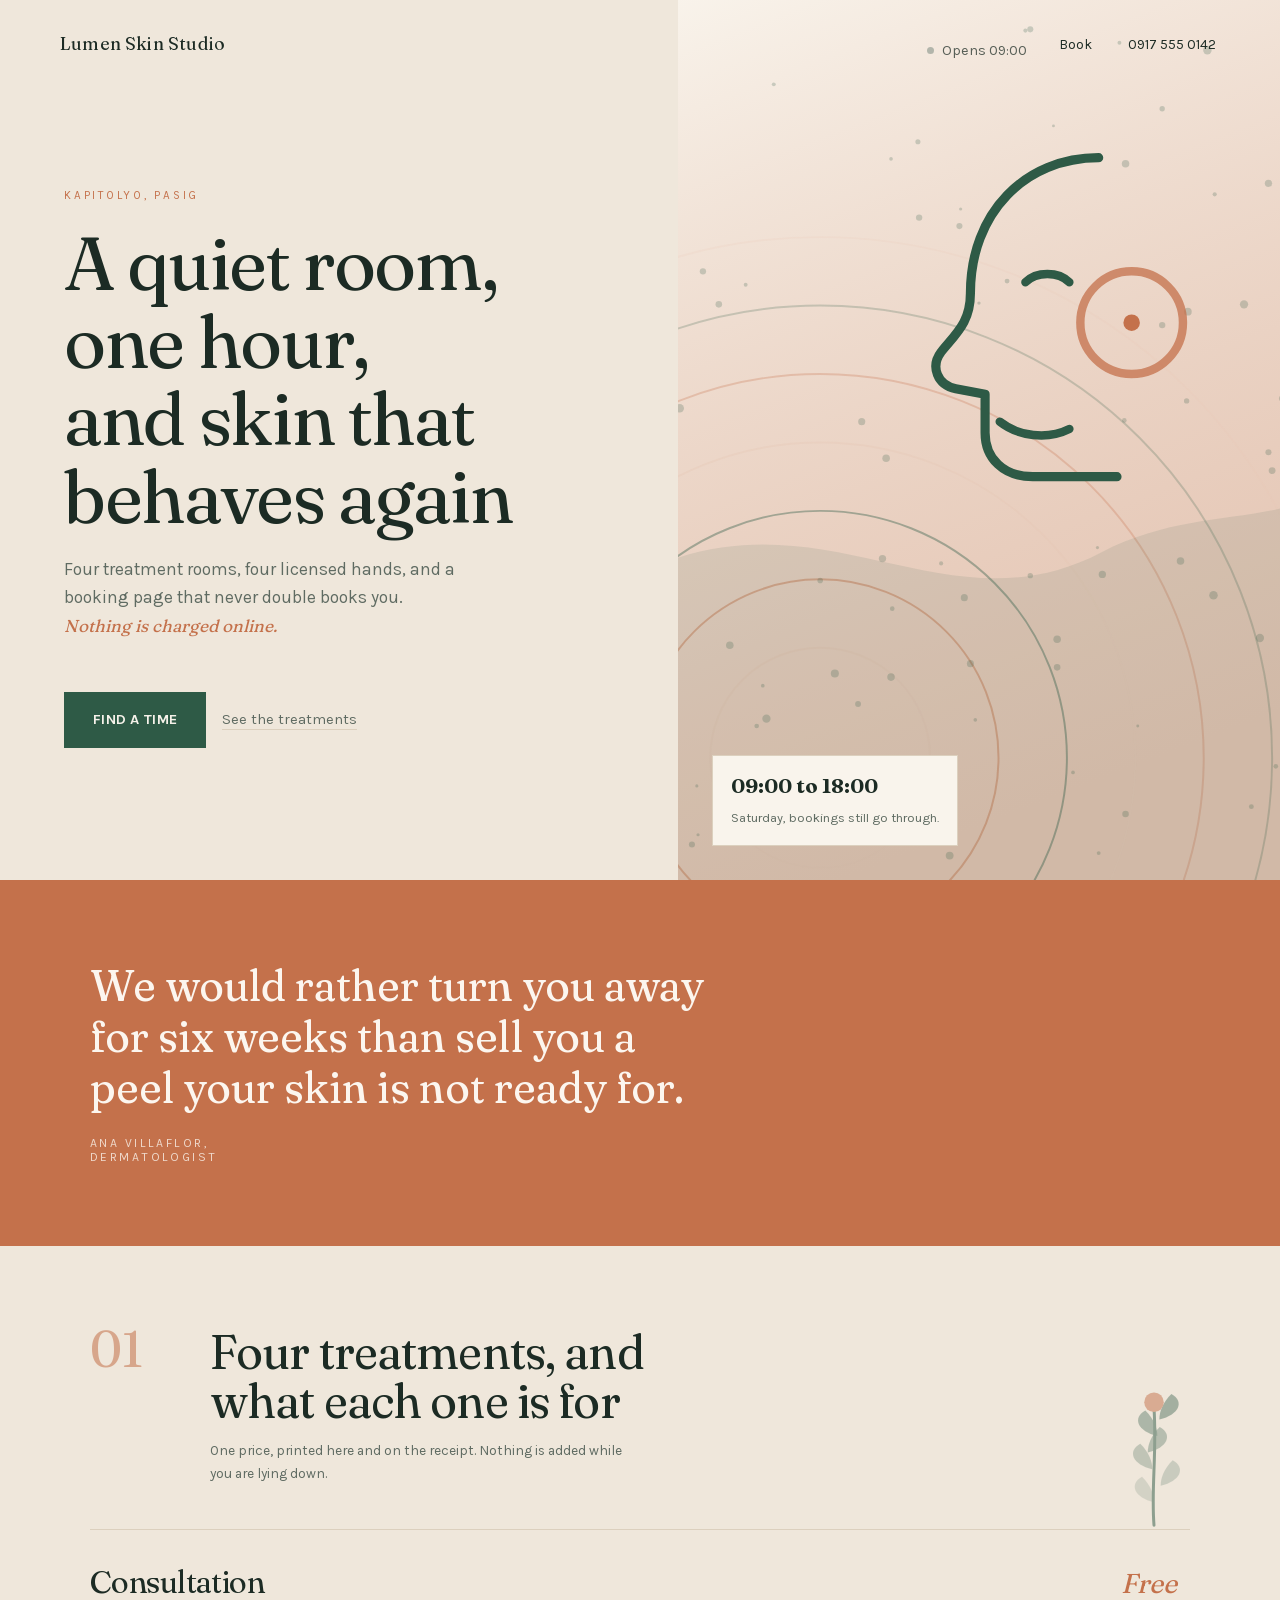
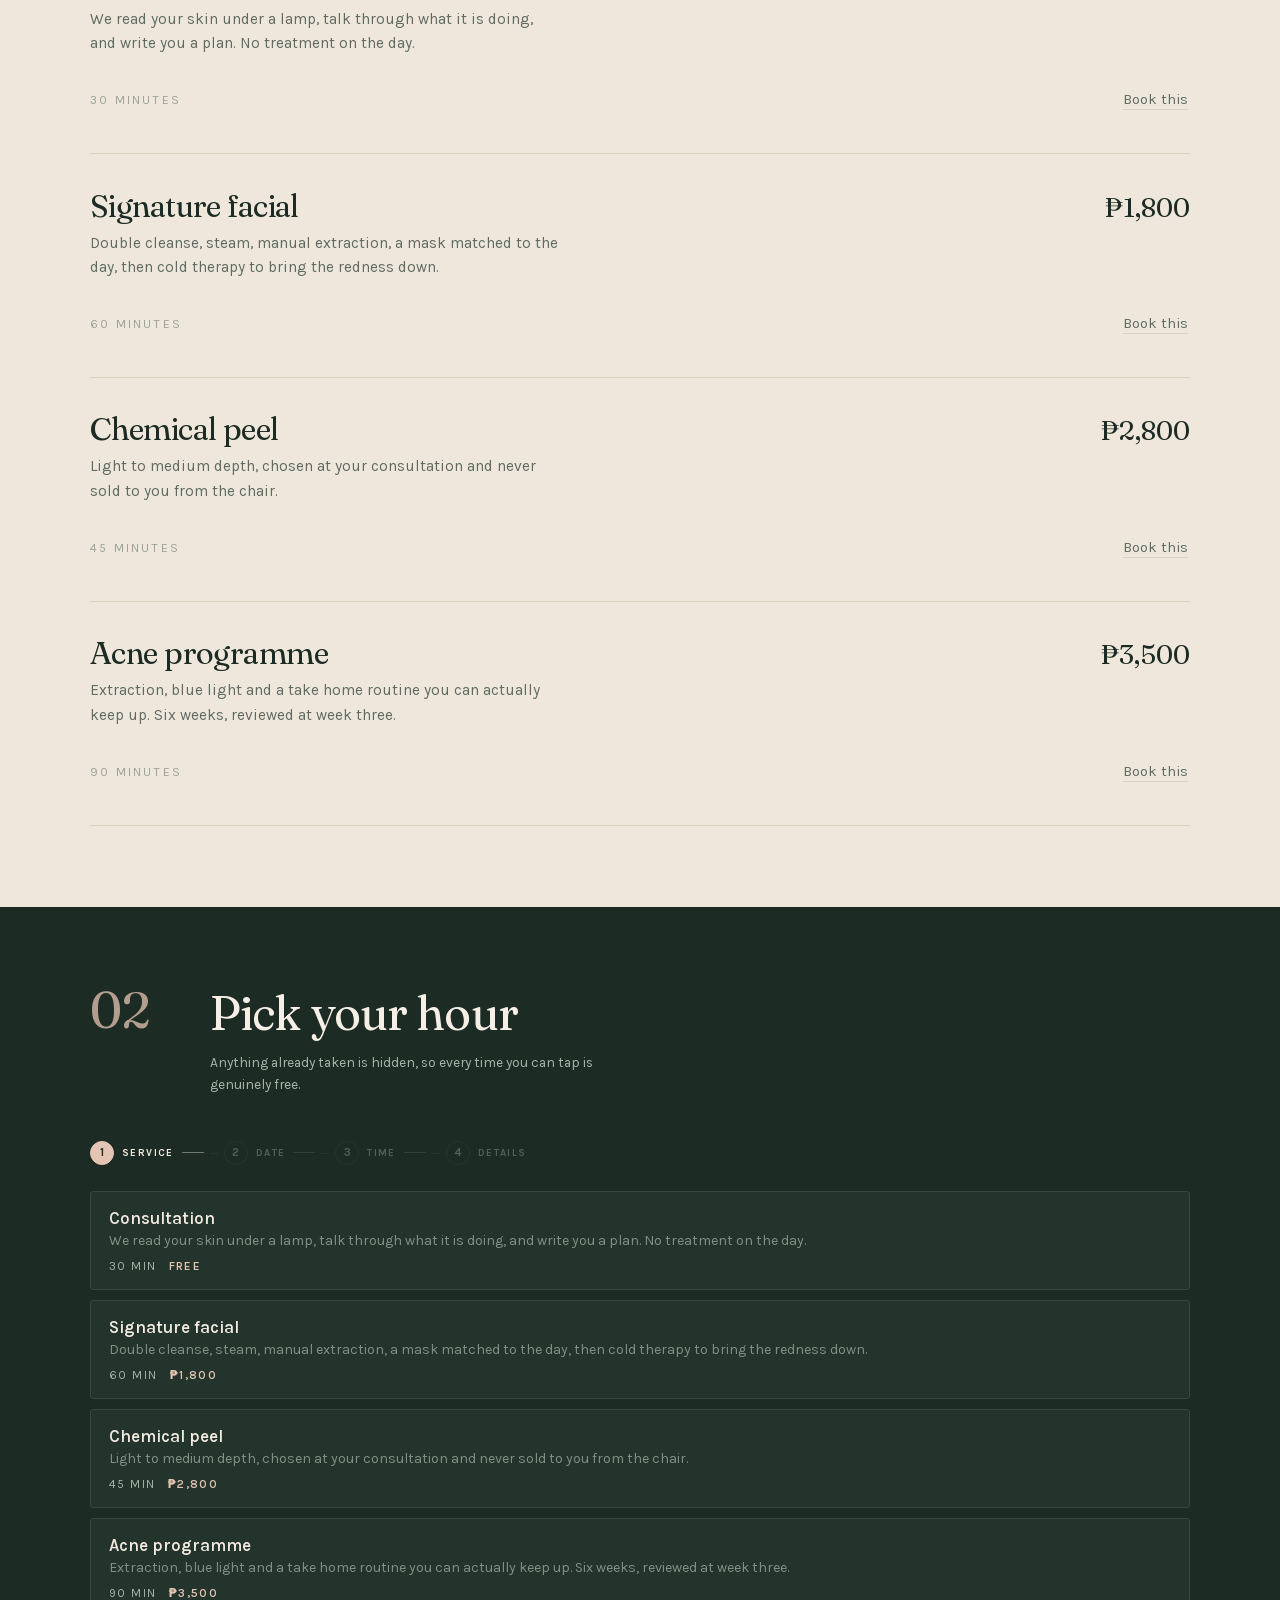
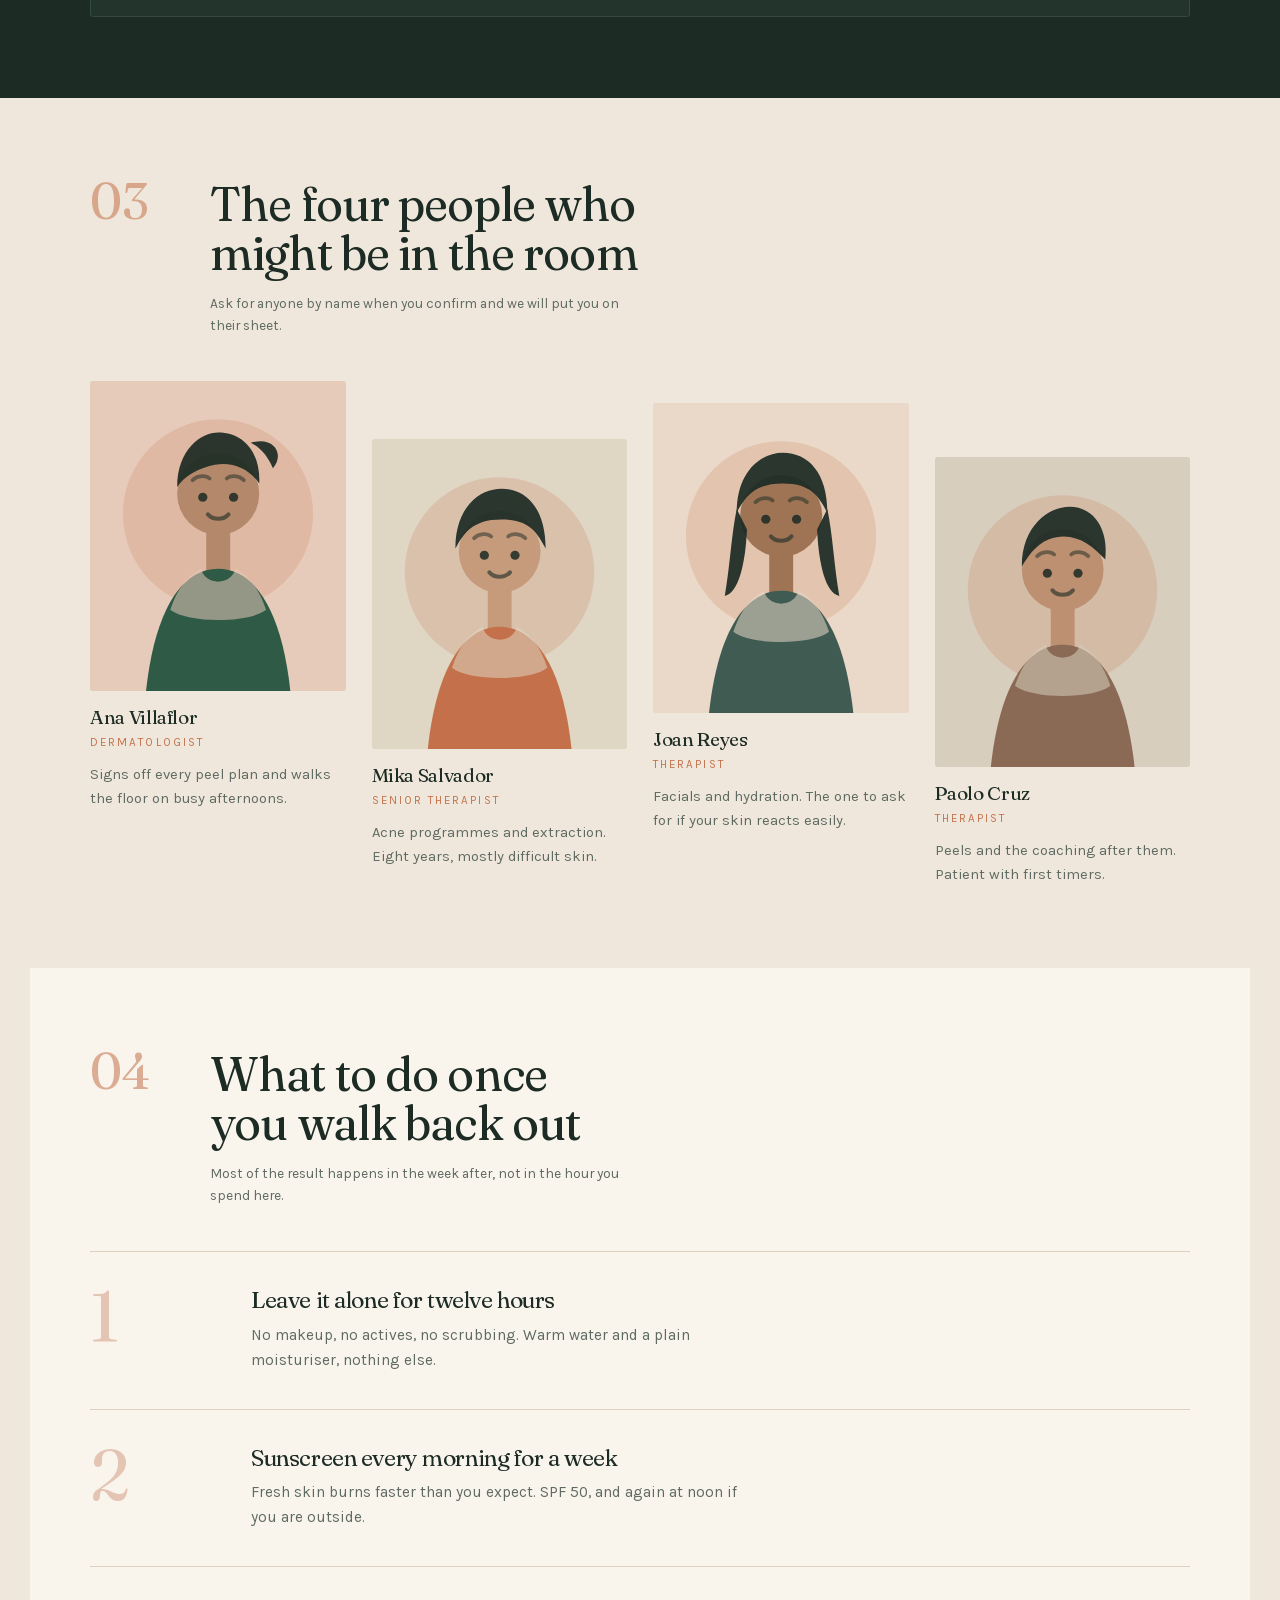
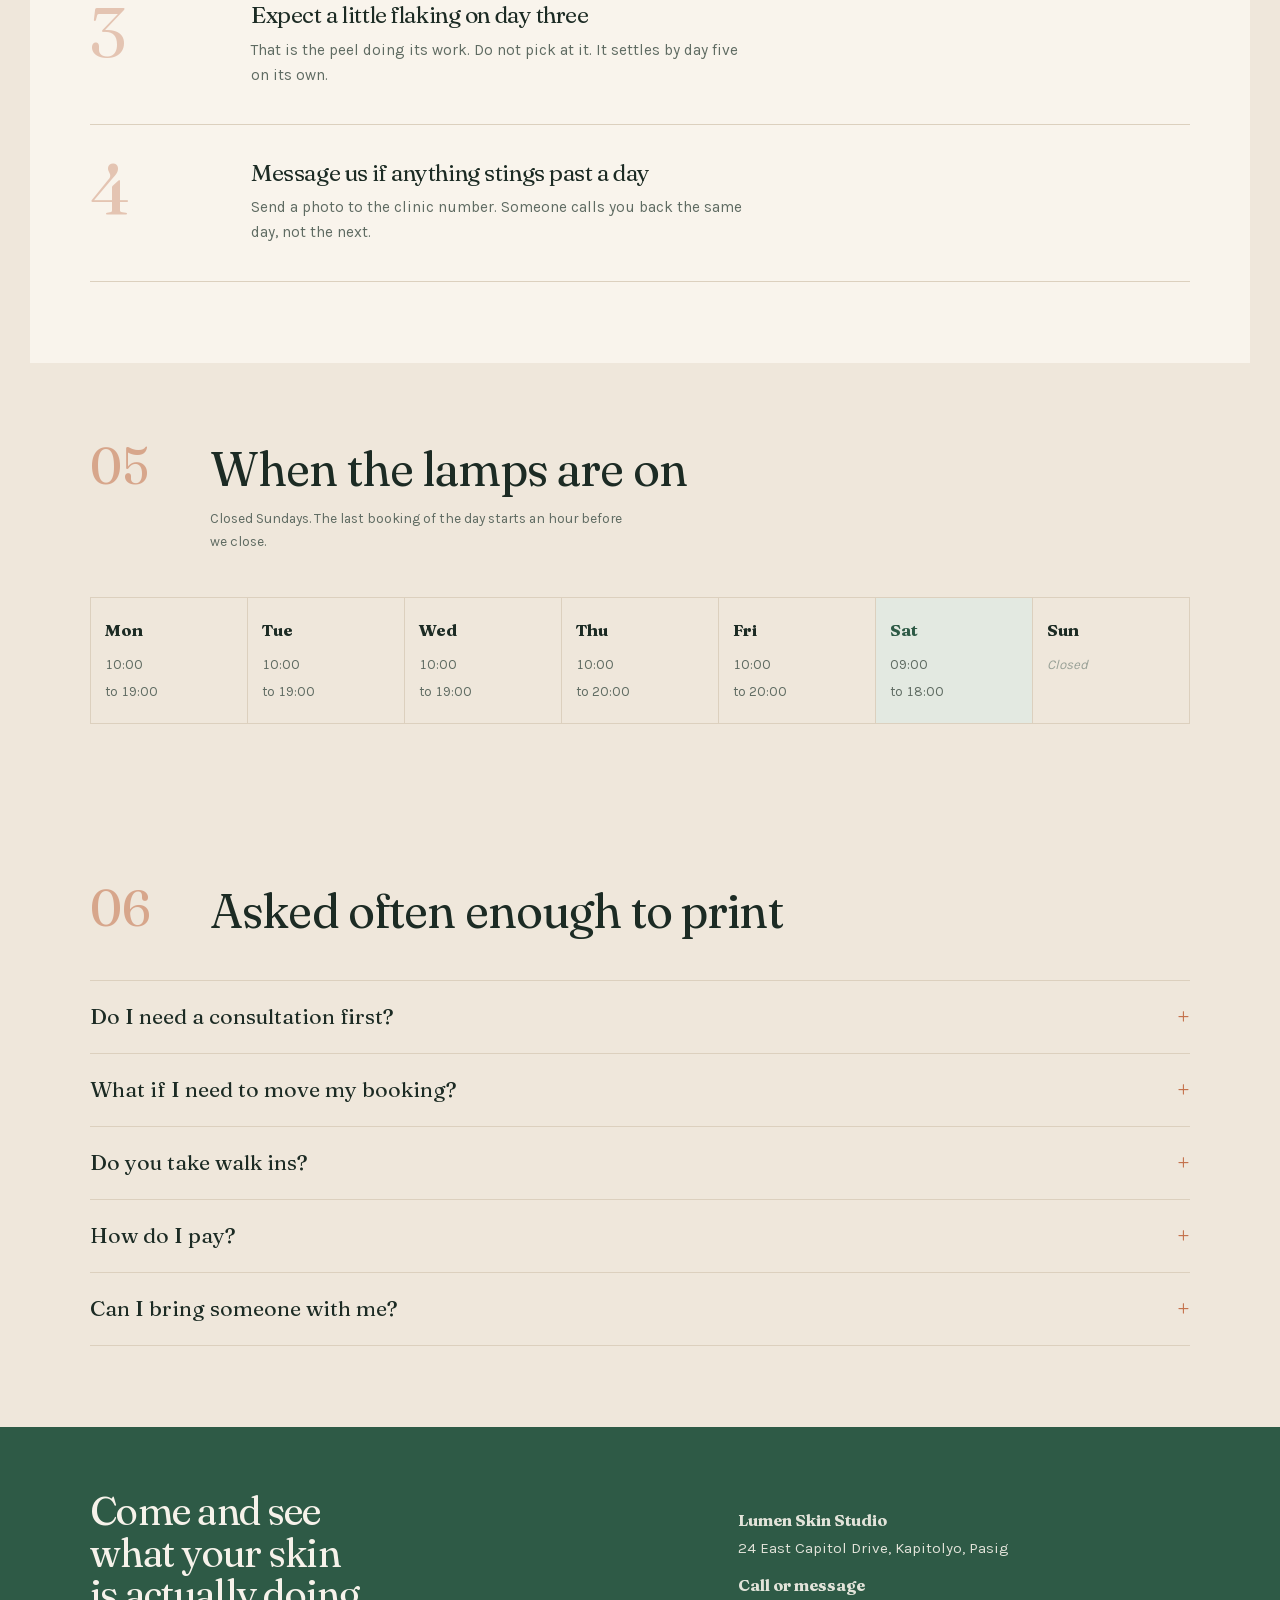
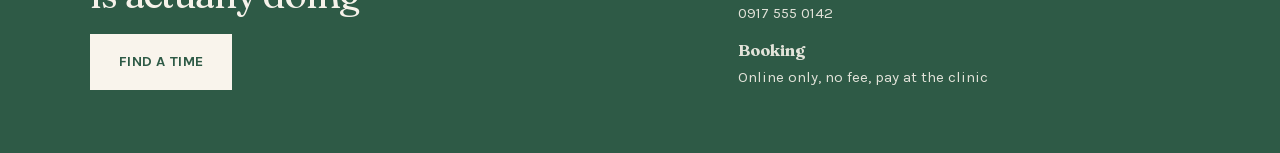
==== commit 5eff99cd: "Add files via upload" ====
--- a/index.html
+++ b/index.html
@@ -3,56 +3,72 @@
 <head>
 <meta charset="utf-8">
 <meta name="viewport" content="width=device-width, initial-scale=1, viewport-fit=cover">
-<title>Ironhouse Wedding</title>
-<meta name="description" content="Wedding details and RSVP.">
+<title>Lumen Skin Studio</title>
+<meta name="description" content="Lumen Skin Studio">
 <link rel="stylesheet" href="assets/css/fonts.css">
 <link rel="stylesheet" href="assets/css/style.css">
 </head>
 <body>
-<header class="top">
-  <div class="wrap top-in">
-    <span class="logo"><i></i>Ironhouse Barbers</span>
-    <nav>
-      <a href="#chairs">The chairs</a>
-      <a href="#book">Book</a>
-      <a href="#rules">House rules</a>
-      <a href="#faq">Questions</a>
-    </nav>
-    <a class="btn" href="#book">Book now</a>
-  </div>
-</header>
-
-<section class="poster">
-  <span class="back" aria-hidden="true"><img src="assets/img/back.svg" alt=""></span>
-  <div class="wrap poster-in">
-    <span class="kicker">Diliman, Quezon City</span>
-    <h1>Four chairs, no queue, no walk in lottery</h1>
-    <p class="lede">A shop on Kalayaan that runs on the clock. Pick a barber, pick your minute, turn up and sit down.</p>
-    <div class="btn-row">
-      <a class="btn" href="#book">See the board</a>
-      <a class="btn ghost" href="#chairs">Meet the chairs</a>
-    </div>
-  </div>
-</section>
-
-<div class="ticker" aria-hidden="true"><div class="ticker-in"><b><i>&#9670;</i>No booking fee</b><b><i>&#9670;</i>Four chairs</b><b><i>&#9670;</i>Open six days</b><b><i>&#9670;</i>Fifteen minute slots</b><b><i>&#9670;</i>Hot towel included</b><b><i>&#9670;</i>Cash card GCash</b><b><i>&#9670;</i>Kalayaan Avenue</b><b><i>&#9670;</i>No booking fee</b><b><i>&#9670;</i>Four chairs</b><b><i>&#9670;</i>Open six days</b><b><i>&#9670;</i>Fifteen minute slots</b><b><i>&#9670;</i>Hot towel included</b><b><i>&#9670;</i>Cash card GCash</b><b><i>&#9670;</i>Kalayaan Avenue</b></div></div>
-
-<section class="wrap" id="chairs">
-  <div class="sec-head">
-    <p class="eyebrow">The shop</p>
-    <h2>Four chairs, four hands</h2>
-    <p>Swipe across. Book any slot, then tell us the name you want.</p>
-  </div>
-  <div class="rail"><article class="chair"><div class="num">01</div><h3>Ramon</h3><p class="craft">Fades and clipper work</p><p>Started in Cubao, moved here when we opened. Fastest zero fade in the shop and he will tell you so.</p><div class="yrs">Cutting since 2009</div></article><article class="chair"><div class="num">02</div><h3>Dennis</h3><p class="craft">Scissor work</p><p>Dry cutting only. If you want length kept and shape changed, this is the chair.</p><div class="yrs">Cutting since 2013</div></article><article class="chair"><div class="num">03</div><h3>Kier</h3><p class="craft">Beards and razor</p><p>Straight razor line ups and beard shaping. Hot towel every time, no extra charge.</p><div class="yrs">Cutting since 2016</div></article><article class="chair"><div class="num">04</div><h3>Toffee</h3><p class="craft">Kids and first cuts</p><p>Booster seat, cartoons on the tablet, and a sticker at the end. No one cries in this chair.</p><div class="yrs">Cutting since 2018</div></article></div>
-  <p class="rail-note">Swipe for the rest</p>
-</section>
-
-<section class="band-book" id="book">
+<div class="topline">
+  <span class="nm">Lumen Skin Studio</span>
+  <span class="rt">
+    <span class="status"><span class="dot" id="live-dot"></span>
+      <span id="live-text">&mdash;</span></span>
+    <a class="wide-only" href="#book">Book</a>
+    <a href="tel:09175550142">0917 555 0142</a>
+  </span>
+</div>
+
+<section class="split">
+  <div class="left">
+    <p class="place">Kapitolyo, Pasig</p>
+    <h1>A quiet room, one hour, and skin that behaves again</h1>
+    <p class="sub">Four treatment rooms, four licensed hands, and a booking page
+      that never double books you. <span class="mark">Nothing is charged online.</span></p>
+    <div class="cta">
+      <a class="btn" href="#book">Find a time</a>
+      <a class="plain" href="#menu">See the treatments</a>
+    </div>
+  </div>
+  <div class="right">
+    <img src="assets/img/right.svg" alt="">
+    <div class="badge">
+      <b id="today-hours">&mdash;</b>
+      <span id="today-note">Checking the clinic diary</span>
+    </div>
+  </div>
+</section>
+
+<div class="quote">
   <div class="wrap">
-    <div class="sec-head">
-      <p class="eyebrow">The board</p>
-      <h2>Take a slot off the board</h2>
-      <p>Everything taken is already hidden. Whatever you can tap is free.</p>
+    <p>We would rather turn you away for six weeks than sell you a peel your
+      skin is not ready for.</p>
+    <p class="by">Ana Villaflor, dermatologist</p>
+  </div>
+</div>
+
+<section class="pad wrap" id="menu" style="position:relative">
+  <div class="stem-wrap"><img src="assets/img/stem-wrap.svg" alt=""></div>
+  <div class="head-2 rise">
+    <div class="idx">01</div>
+    <div>
+      <h2>Four treatments, and what each one is for</h2>
+      <p class="note">One price, printed here and on the receipt. Nothing is added
+        while you are lying down.</p>
+    </div>
+  </div>
+  <div class="menu"><div class="mrow rise"><div><h3>Consultation</h3><p class="desc">We read your skin under a lamp, talk through what it is doing, and write you a plan. No treatment on the day.</p></div><div class="amt free">Free</div><div class="len">30 minutes</div><div class="go"><a class="plain" href="#book">Book this</a></div></div><div class="mrow rise"><div><h3>Signature facial</h3><p class="desc">Double cleanse, steam, manual extraction, a mask matched to the day, then cold therapy to bring the redness down.</p></div><div class="amt">₱1,800</div><div class="len">60 minutes</div><div class="go"><a class="plain" href="#book">Book this</a></div></div><div class="mrow rise"><div><h3>Chemical peel</h3><p class="desc">Light to medium depth, chosen at your consultation and never sold to you from the chair.</p></div><div class="amt">₱2,800</div><div class="len">45 minutes</div><div class="go"><a class="plain" href="#book">Book this</a></div></div><div class="mrow rise"><div><h3>Acne programme</h3><p class="desc">Extraction, blue light and a take home routine you can actually keep up. Six weeks, reviewed at week three.</p></div><div class="amt">₱3,500</div><div class="len">90 minutes</div><div class="go"><a class="plain" href="#book">Book this</a></div></div></div>
+</section>
+
+<section class="book-band" id="book">
+  <div class="wrap">
+    <div class="head-2 rise">
+      <div class="idx">02</div>
+      <div>
+        <h2>Pick your hour</h2>
+        <p class="note">Anything already taken is hidden, so every time you can tap
+          is genuinely free.</p>
+      </div>
     </div>
     <div class="booking">
 
@@ -137,38 +153,63 @@
   </div>
 </section>
 
-<div class="band"><img src="assets/img/band.svg" alt=""></div>
-
-<section class="wrap" id="hours">
-  <div class="sec-head">
-    <p class="eyebrow">When we are in</p>
-    <h2>Closed Mondays, late on Fridays</h2>
-  </div>
-  <div class="board"><div class="slotday" data-day="mon"><b>Mon</b><span class="shut">Closed</span></div><div class="slotday" data-day="tue"><b>Tue</b><span>11:00 to 21:00</span></div><div class="slotday" data-day="wed"><b>Wed</b><span>11:00 to 21:00</span></div><div class="slotday" data-day="thu"><b>Thu</b><span>11:00 to 21:00</span></div><div class="slotday" data-day="fri"><b>Fri</b><span>11:00 to 22:00</span></div><div class="slotday" data-day="sat"><b>Sat</b><span>10:00 to 22:00</span></div><div class="slotday" data-day="sun"><b>Sun</b><span>12:00 to 19:00</span></div></div>
-  <div class="kit"><img src="assets/img/kit.svg" alt=""><img src="assets/img/kit-2.svg" alt=""><img src="assets/img/kit-3.svg" alt=""><img src="assets/img/kit-4.svg" alt=""></div>
-</section>
-
-<section class="wrap" id="rules">
-  <div class="sec-head">
-    <p class="eyebrow">House rules</p>
-    <h2>Four things we hold to</h2>
-  </div>
-  <div class="rules"><div class="rule-row"><div class="no">01</div><div><h3>We hold your chair fifteen minutes</h3><p>After that the slot goes back on the board and someone else takes it. Message us if you are stuck in traffic and we will do what we can.</p></div></div><div class="rule-row"><div class="no">02</div><div><h3>Same price, every chair</h3><p>Senior or junior, the price on the board is the price you pay. Nobody is upsold on the way to the till.</p></div></div><div class="rule-row"><div class="no">03</div><div><h3>The board online is the real board</h3><p>We do not keep a secret list at the counter. If a slot shows here, it is free. If it does not, it is taken.</p></div></div><div class="rule-row"><div class="no">04</div><div><h3>Cancel two hours ahead, owe nothing</h3><p>No deposit, no fee, no awkward call. Later than that and we ask you to let us know so we can fill it.</p></div></div></div>
-</section>
-
-<section class="wrap" id="faq">
-  <div class="sec-head">
-    <p class="eyebrow">Questions</p>
-    <h2>Before you turn up</h2>
-  </div>
-  <div class="faq"><details><summary>Can I pick my barber?</summary><p>Yes. Book any slot, then message us the name and we will put you against that chair.</p></details><details><summary>Do you take walk ins?</summary><p>Only into gaps. Most days there are none after five.</p></details><details><summary>How do I cancel?</summary><p>Message the shop number. More than two hours ahead and there is nothing owed.</p></details><details><summary>Card or cash?</summary><p>Cash, card and GCash at the counter. Nothing is taken when you book.</p></details><details><summary>Do you cut women's hair?</summary><p>We cut short hair of any kind. For anything past the shoulder we will point you to the salon two doors down.</p></details></div>
-</section>
-
-<footer>
-  <div class="wrap foot">
-    <div><b>Ironhouse Barbers</b>118 Kalayaan Avenue, Diliman, Quezon City</div>
-    <div><b>Talk to us</b>0917 555 0199</div>
-    <div><b>Booking</b>Online only, no fee</div>
+<section class="pad wrap" id="team">
+  <div class="head-2 rise">
+    <div class="idx">03</div>
+    <div>
+      <h2>The four people who might be in the room</h2>
+      <p class="note">Ask for anyone by name when you confirm and we will put you
+        on their sheet.</p>
+    </div>
+  </div>
+  <div class="folk"><article class="face rise"><span class="pic"><img src="assets/img/pic.svg" alt=""></span><h3>Ana Villaflor</h3><p class="job">Dermatologist</p><p>Signs off every peel plan and walks the floor on busy afternoons.</p></article><article class="face rise"><span class="pic"><img src="assets/img/pic-2.svg" alt=""></span><h3>Mika Salvador</h3><p class="job">Senior therapist</p><p>Acne programmes and extraction. Eight years, mostly difficult skin.</p></article><article class="face rise"><span class="pic"><img src="assets/img/pic-3.svg" alt=""></span><h3>Joan Reyes</h3><p class="job">Therapist</p><p>Facials and hydration. The one to ask for if your skin reacts easily.</p></article><article class="face rise"><span class="pic"><img src="assets/img/pic-4.svg" alt=""></span><h3>Paolo Cruz</h3><p class="job">Therapist</p><p>Peels and the coaching after them. Patient with first timers.</p></article></div>
+</section>
+
+<section class="pad wrap" id="care" style="background:var(--card)">
+  <div class="head-2 rise">
+    <div class="idx">04</div>
+    <div>
+      <h2>What to do once you walk back out</h2>
+      <p class="note">Most of the result happens in the week after, not in the hour
+        you spend here.</p>
+    </div>
+  </div>
+  <div class="after"><div class="astep rise"><div class="n">1</div><div><h3>Leave it alone for twelve hours</h3><p>No makeup, no actives, no scrubbing. Warm water and a plain moisturiser, nothing else.</p></div></div><div class="astep rise"><div class="n">2</div><div><h3>Sunscreen every morning for a week</h3><p>Fresh skin burns faster than you expect. SPF 50, and again at noon if you are outside.</p></div></div><div class="astep rise"><div class="n">3</div><div><h3>Expect a little flaking on day three</h3><p>That is the peel doing its work. Do not pick at it. It settles by day five on its own.</p></div></div><div class="astep rise"><div class="n">4</div><div><h3>Message us if anything stings past a day</h3><p>Send a photo to the clinic number. Someone calls you back the same day, not the next.</p></div></div></div>
+</section>
+
+<section class="pad wrap" id="hours">
+  <div class="head-2 rise">
+    <div class="idx">05</div>
+    <div>
+      <h2>When the lamps are on</h2>
+      <p class="note">Closed Sundays. The last booking of the day starts an hour
+        before we close.</p>
+    </div>
+  </div>
+  <div class="week"><div class="wday" data-day="mon"><b>Mon</b><span>10:00<br>to 19:00</span></div><div class="wday" data-day="tue"><b>Tue</b><span>10:00<br>to 19:00</span></div><div class="wday" data-day="wed"><b>Wed</b><span>10:00<br>to 19:00</span></div><div class="wday" data-day="thu"><b>Thu</b><span>10:00<br>to 20:00</span></div><div class="wday" data-day="fri"><b>Fri</b><span>10:00<br>to 20:00</span></div><div class="wday" data-day="sat"><b>Sat</b><span>09:00<br>to 18:00</span></div><div class="wday shut" data-day="sun"><b>Sun</b><span>Closed</span></div></div>
+</section>
+
+<section class="pad wrap" id="faq">
+  <div class="head-2 rise">
+    <div class="idx">06</div>
+    <div>
+      <h2>Asked often enough to print</h2>
+    </div>
+  </div>
+  <div class="asks"><details><summary>Do I need a consultation first?</summary><p>For peels and the acne programme, yes. Facials you can book straight away.</p></details><details><summary>What if I need to move my booking?</summary><p>Call or message at least four hours ahead and we move it for free.</p></details><details><summary>Do you take walk ins?</summary><p>Only if a slot opens up. Booking here is the only way to be sure.</p></details><details><summary>How do I pay?</summary><p>Cash, card or GCash at the clinic. Nothing is charged when you book.</p></details><details><summary>Can I bring someone with me?</summary><p>Yes. There is a chair in every room and a small area by reception.</p></details></div>
+</section>
+
+<footer class="end">
+  <div class="wrap end-in">
+    <div>
+      <h2>Come and see what your skin is actually doing</h2>
+      <a class="btn" href="#book">Find a time</a>
+    </div>
+    <div class="det">
+      <div><b>Lumen Skin Studio</b>24 East Capitol Drive, Kapitolyo, Pasig</div>
+      <div><b>Call or message</b>0917 555 0142</div>
+      <div><b>Booking</b>Online only, no fee, pay at the clinic</div>
+    </div>
   </div>
 </footer>
 <script src="assets/js/config.js"></script>
--- a/assets/css/fonts.css
+++ b/assets/css/fonts.css
@@ -1 +1 @@
-@font-face{font-family:'Archivo';font-style:normal;font-weight:300 700;font-display:swap;src:url(../fonts/archivo.woff2) format('woff2')}@font-face{font-family:'Syne';font-style:normal;font-weight:400 800;font-display:swap;src:url(../fonts/syne.woff2) format('woff2')}
+@font-face{font-family:'Fraunces';font-style:normal;font-weight:300 900;font-display:swap;src:url(../fonts/fraunces.woff2) format('woff2')}@font-face{font-family:'Karla';font-style:normal;font-weight:300 700;font-display:swap;src:url(../fonts/karla.woff2) format('woff2')}
--- a/assets/css/style.css
+++ b/assets/css/style.css
@@ -64,151 +64,206 @@
   .fact b{font-weight:400}
 
   :root{
-    --page:#0C0C0D; --card:#141416; --ink:#F2F0EC; --dim:#96918A; --faint:#4E4B47;
-    --line:#26262A; --key:#E4571E; --key-dk:#C24614; --key-soft:#1F1611;
-    --on-key:#0C0C0D; --warn:#E4571E;
-    --r:0px; --r-sm:0px;
+    --page:#EFE7DB; --card:#F9F4EC; --ink:#1C2B24; --dim:#5F6B62; --faint:#9AA298;
+    --line:#DCD0BE; --key:#2E5A46; --key-dk:#20402F; --key-soft:#E3E9E1;
+    --on-key:#F6F2EA; --clay:#C4714B; --blush:#E4C4B2; --warn:#A8452B;
+    --r:3px; --r-sm:3px;
   }
   *,*::before,*::after{box-sizing:border-box}
   html{scroll-behavior:smooth}
   @media(prefers-reduced-motion:reduce){html{scroll-behavior:auto}
     *{animation:none!important;transition:none!important}}
   body{margin:0; background:var(--page); color:var(--ink);
-       font-family:"Archivo",system-ui,sans-serif; font-size:16px; line-height:1.55;
+       font-family:"Karla",system-ui,sans-serif; font-size:16.5px; line-height:1.62;
        -webkit-font-smoothing:antialiased; overflow-x:hidden}
-  h1,h2,h3{margin:0; font-family:"Syne",system-ui,sans-serif; font-weight:800;
-           text-transform:uppercase; letter-spacing:-.02em; line-height:1.02;
-           overflow-wrap:normal; word-break:keep-all; hyphens:none; text-wrap:balance}
+  h1,h2,h3{margin:0; font-family:"Fraunces",Georgia,serif; font-weight:400;
+           font-variation-settings:"SOFT" 30,"WONK" 1,"opsz" 60; letter-spacing:-.018em;
+           line-height:1.03; overflow-wrap:normal; hyphens:none; text-wrap:balance}
   p{margin:0 0 1em} p:last-child{margin-bottom:0}
   a{color:var(--key)}
   [hidden]{display:none!important}
-  .wrap{max-width:1180px; margin:0 auto; padding-inline:clamp(16px,4vw,34px)}
-  .eyebrow{font-size:.64rem; font-weight:700; letter-spacing:.16em; text-transform:uppercase;
-           color:var(--key); margin:0 0 12px}
-
-  header.top{position:sticky; top:0; z-index:40; background:var(--page);
-             border-bottom:1px solid var(--line)}
-  .top-in{display:flex; align-items:center; gap:18px; padding-block:12px}
-  .logo{display:flex; align-items:center; gap:9px; font-family:"Syne",sans-serif;
-        font-weight:800; font-size:.96rem; text-transform:uppercase; letter-spacing:.04em}
-  .logo i{width:20px; height:20px; background:var(--key); display:block; flex:0 0 20px;
-          clip-path:polygon(50% 0,100% 100%,0 100%)}
-  .top nav{margin-left:auto; display:flex; gap:22px}
-  .top nav a{font-size:.7rem; letter-spacing:.14em; text-transform:uppercase;
-             color:var(--dim); text-decoration:none}
-  .top nav a:hover{color:var(--key)}
-  @media(max-width:820px){.top nav{display:none}}
-
-  .btn{font-family:"Syne",sans-serif; font-size:.76rem; font-weight:800; letter-spacing:.06em;
-       text-transform:uppercase; padding:13px 22px; border-radius:0; cursor:pointer;
-       border:1px solid var(--key); background:var(--key); color:var(--on-key);
-       text-decoration:none; display:inline-flex; align-items:center; justify-content:center;
-       min-height:44px; transition:background .14s}
-  .btn:hover{background:var(--key-dk); border-color:var(--key-dk); color:#fff}
+  .wrap{max-width:1220px; margin:0 auto; padding-inline:clamp(20px,5vw,60px)}
+  .lede{font-size:1.06rem; color:var(--dim)}
+  .mark{font-family:"Fraunces",Georgia,serif; font-style:italic;
+        font-variation-settings:"SOFT" 60,"WONK" 1; color:var(--clay)}
+
+  .rail{position:fixed; inset-inline-start:0; inset-block:0; width:0; z-index:5}
+  .topline{position:absolute; top:0; inset-inline:0; z-index:30;
+           display:flex; align-items:center; gap:18px;
+           padding:22px clamp(20px,5vw,60px)}
+  .topline .nm{font-family:"Fraunces",Georgia,serif; font-size:1.12rem; letter-spacing:.01em}
+  .topline .rt{margin-left:auto; display:flex; align-items:center; gap:clamp(12px,3vw,28px);
+               font-size:.86rem}
+  .topline a{color:inherit; text-decoration:none; display:inline-flex; align-items:center;
+             min-height:44px; padding-inline:4px; position:relative}
+  .topline a::after{content:""; position:absolute; inset-inline:4px; bottom:12px; height:1px;
+                    background:currentColor; opacity:0; transition:opacity .16s}
+  .topline a:hover::after{opacity:1}
+  .topline .status{display:inline-flex; align-items:center; gap:8px; opacity:.72}
+  .dot{width:7px; height:7px; border-radius:50%; background:var(--clay); display:block}
+  .dot.off{background:var(--faint)}
+  .topline a,.topline .nm,.topline .status{white-space:nowrap}
+  @media(max-width:700px){.topline .status .txt{display:none}.topline{padding-block:16px}}
+  @media(max-width:560px){
+    .topline .wide-only{display:none}
+    .topline .nm{font-size:.98rem}
+    .topline .rt{font-size:.8rem; gap:12px}
+  }
+  @media(max-width:420px){
+    .topline{flex-wrap:wrap; gap:0 10px; padding-block:12px}
+    .topline .nm{font-size:.92rem}
+    .topline .rt{margin-left:0; width:100%; justify-content:flex-start; gap:14px}
+  }
+
+  .split{display:grid; grid-template-columns:1.06fr .94fr; min-height:min(100svh,880px)}
+  @media(max-width:900px){.split{grid-template-columns:1fr; min-height:0}}
+  .split .left{background:var(--page); display:flex; flex-direction:column;
+               justify-content:center; padding:clamp(96px,13vh,150px) clamp(20px,5vw,72px)
+               clamp(40px,7vh,74px)}
+  .split .right{position:relative; overflow:hidden; background:var(--blush); min-height:320px}
+  .split .right svg,.split .right img{position:absolute; inset:0; width:100%; height:100%;
+                                      display:block; object-fit:cover}
+  .split .badge{position:absolute; inset-block-end:clamp(18px,4vh,34px);
+                inset-inline-start:clamp(18px,4vw,34px); background:var(--card);
+                border:1px solid var(--line); padding:14px 18px; max-width:260px}
+  .split .badge b{display:block; font-family:"Fraunces",Georgia,serif; font-size:1.26rem;
+                  margin-bottom:2px}
+  .split .badge span{font-size:.8rem; color:var(--dim)}
+  .place{font-size:.72rem; letter-spacing:.24em; text-transform:uppercase;
+         color:var(--clay); margin:0 0 20px}
+  .split h1{font-size:clamp(2.6rem,6.1vw,4.7rem); max-width:13ch}
+  .split .sub{margin-top:22px; max-width:40ch; font-size:1.08rem; color:var(--dim)}
+  .cta{display:flex; gap:14px; flex-wrap:wrap; margin-top:34px; align-items:center}
+
+  .btn{font-family:"Karla",sans-serif; font-size:.92rem; font-weight:700; padding:15px 28px;
+       border-radius:0; cursor:pointer; border:1px solid var(--key); background:var(--key);
+       color:var(--on-key); text-decoration:none; display:inline-flex; align-items:center;
+       justify-content:center; min-height:48px; letter-spacing:.02em;
+       transition:background .18s, color .18s}
+  .btn:hover{background:var(--key-dk); border-color:var(--key-dk)}
   .btn.ghost{background:transparent; color:var(--key)}
-  .btn.ghost:hover{background:var(--key-soft)}
-  .btn:disabled{opacity:.45; cursor:default}
-  .btn-row{display:flex; gap:10px; flex-wrap:wrap; margin-top:10px}
-
-  .poster{position:relative; min-height:min(88vh,760px); display:grid; align-items:end;
-          overflow:hidden; border-bottom:1px solid var(--line)}
-  .poster .back{position:absolute; inset:0; line-height:0}
-  .poster .back svg{width:100%; height:100%; object-fit:cover; display:block}
-  .poster::after{content:""; position:absolute; inset:0;
-                 background:linear-gradient(180deg,rgba(12,12,13,.35) 0%,
-                   rgba(12,12,13,.72) 52%,rgba(12,12,13,.96) 100%)}
-  .poster-in{position:relative; z-index:2; padding-block:clamp(30px,6vh,64px)}
-  .poster h1{font-size:clamp(2.6rem,9vw,6.4rem); line-height:.92; max-width:16ch}
-  .poster .kicker{display:inline-flex; align-items:center; gap:10px; background:var(--key);
-                  color:var(--on-key); font-family:"Syne",sans-serif; font-weight:800;
-                  font-size:.66rem; letter-spacing:.18em; text-transform:uppercase;
-                  padding:7px 14px; margin-bottom:18px}
-  .poster .lede{margin-top:20px; font-size:1.06rem; color:var(--ink); opacity:.84;
-                max-width:44ch}
-
-  .ticker{border-block:1px solid var(--line); background:var(--card); overflow:hidden;
-          padding-block:11px}
-  .ticker-in{display:flex; gap:40px; white-space:nowrap; width:max-content;
-             animation:slide 26s linear infinite}
-  @keyframes slide{from{transform:translateX(0)}to{transform:translateX(-50%)}}
-  @media(prefers-reduced-motion:reduce){.ticker-in{animation:none}}
-  .ticker b{font-family:"Syne",sans-serif; font-weight:800; font-size:.74rem;
-            letter-spacing:.18em; text-transform:uppercase; color:var(--dim)}
-  .ticker b i{font-style:normal; color:var(--key); margin-right:9px}
-
-  section{scroll-margin-top:calc(var(--hdr,66px) + 20px);
-          padding-block:clamp(36px,6vh,72px)}
-  .sec-head{margin-bottom:clamp(22px,3.4vh,34px)}
-  .sec-head h2{max-width:24ch; font-size:clamp(1.45rem,4.6vw,2.45rem)}
-  .sec-head p{max-width:46ch; margin-top:14px; color:var(--dim)}
-
-  .rail{display:flex; gap:14px; overflow-x:auto; scroll-snap-type:x mandatory;
-        padding-bottom:12px; margin-inline:calc(clamp(16px,4vw,34px) * -1);
-        padding-inline:clamp(16px,4vw,34px); scrollbar-width:thin}
-  .chair{flex:0 0 clamp(228px,66vw,272px); scroll-snap-align:start; background:var(--card);
-         border:1px solid var(--line); padding:22px 20px 20px}
-  .chair .num{font-family:"Syne",sans-serif; font-weight:800; font-size:2.6rem;
-              line-height:1; color:var(--key-soft); -webkit-text-stroke:1px var(--key);
-              margin-bottom:12px}
-  .chair h3{font-size:1.02rem; margin-bottom:4px}
-  .chair .craft{font-size:.66rem; letter-spacing:.16em; text-transform:uppercase;
-                color:var(--key); margin-bottom:10px}
-  .chair p{font-size:.9rem; color:var(--dim); margin:0 0 14px}
-  .chair .yrs{font-size:.78rem; color:var(--faint); border-top:1px solid var(--line);
-              padding-top:12px}
-  .rail-note{margin-top:10px; font-size:.76rem; color:var(--faint);
-             letter-spacing:.1em; text-transform:uppercase}
-
-  .band-book{background:var(--card); border-block:1px solid var(--line);
-             padding-block:clamp(34px,6vh,66px)}
-  .band-book .sec-head h2{color:var(--ink)}
-  .booking{max-width:none}
-  .booking .lane{min-width:0}
-
-  .board{display:grid; grid-template-columns:repeat(auto-fit,minmax(150px,1fr)); gap:1px;
-         background:var(--line); border:1px solid var(--line)}
-  .slotday{background:var(--page); padding:16px 18px}
-  .slotday b{display:block; font-family:"Syne",sans-serif; font-weight:800; font-size:1.02rem;
-             margin-bottom:4px}
-  .slotday span{font-size:.82rem; color:var(--dim); font-variant-numeric:tabular-nums}
-  .slotday .shut{color:var(--faint)}
-  .slotday.today{background:var(--key-soft)}
-  .slotday.today b{color:var(--key)}
-
-  .rules{display:grid; gap:1px; background:var(--line); border:1px solid var(--line)}
-  .rule-row{background:var(--page); display:grid; grid-template-columns:54px minmax(0,1fr);
-            gap:18px; padding:20px 22px; align-items:start}
-  .rule-row .no{font-family:"Syne",sans-serif; font-weight:800; font-size:1.1rem;
-                color:var(--key)}
-  .rule-row h3{font-size:1rem; margin-bottom:6px}
-  .rule-row p{font-size:.9rem; color:var(--dim); margin:0}
-  @media(max-width:560px){.rule-row{grid-template-columns:38px minmax(0,1fr); gap:12px;
-    padding:18px}}
-
-  .kit{display:flex; align-items:flex-end; gap:clamp(20px,4vw,44px); flex-wrap:wrap;
-       padding-top:26px; opacity:.85}
-  .kit svg{height:44px; width:auto}
-  @media(max-width:560px){.kit svg{height:33px}.kit{gap:18px}}
-
-  .faq{max-width:820px}
-  .faq details{border-bottom:1px solid var(--line); padding-block:14px}
-  .faq summary{cursor:pointer; list-style:none; display:flex; justify-content:space-between;
-               gap:16px; align-items:center; font-family:"Syne",sans-serif; font-weight:700;
-               font-size:.94rem; text-transform:uppercase; letter-spacing:.03em;
-               min-height:48px}
-  .faq summary::-webkit-details-marker{display:none}
-  .faq summary::after{content:"+"; color:var(--key); font-size:1.2rem}
-  .faq details[open] summary::after{content:"\2212"}
-  .faq details p{margin-top:8px; color:var(--dim); font-size:.92rem; max-width:62ch}
-
-  footer{border-top:1px solid var(--line); padding-block:34px 50px}
-  .foot{display:flex; gap:24px; flex-wrap:wrap; justify-content:space-between;
-        align-items:flex-start; font-size:.86rem; color:var(--dim)}
-  .foot b{display:block; color:var(--ink); font-family:"Syne",sans-serif; font-weight:800;
-          text-transform:uppercase; letter-spacing:.06em; margin-bottom:4px}
-
-  .band{display:block; width:100%; height:10px; overflow:hidden; line-height:0; opacity:.9}
-  .band svg{display:block; width:100%; height:10px}
+  .btn.ghost:hover{background:var(--key-soft); color:var(--key-dk)}
+  .btn:disabled{opacity:.5; cursor:default}
+  .btn-row{display:flex; gap:12px; flex-wrap:wrap; margin-top:12px}
+  .plain{font-size:.92rem; color:var(--dim); text-decoration:none; position:relative;
+         display:inline-flex; align-items:center; min-height:44px; padding-inline:2px}
+  .plain::after{content:""; position:absolute; inset-inline:2px; bottom:12px; height:1px;
+                background:var(--line)}
+  .plain:hover{color:var(--clay)}
+  .plain:hover::after{background:var(--clay)}
+
+  .quote{background:var(--clay); color:#FCF6EF; padding-block:clamp(52px,9vh,104px)}
+  .quote p{font-family:"Fraunces",Georgia,serif; font-size:clamp(1.55rem,3.6vw,2.7rem);
+           line-height:1.18; max-width:22ch; margin:0;
+           font-variation-settings:"SOFT" 60,"WONK" 1}
+  .quote .by{margin-top:22px; font-family:"Karla",sans-serif; font-size:.76rem;
+             letter-spacing:.2em; text-transform:uppercase; opacity:.78}
+
+  section{scroll-margin-top:96px}
+  .pad{padding-block:clamp(54px,9vh,104px)}
+  .head-2{display:grid; grid-template-columns:minmax(0,7ch) minmax(0,1fr);
+          gap:clamp(18px,4vw,50px); align-items:start;
+          margin-bottom:clamp(30px,5vh,52px)}
+  .head-2 .idx{font-family:"Fraunces",Georgia,serif; font-size:clamp(2rem,4vw,3.1rem);
+               color:var(--clay); line-height:.9; opacity:.55}
+  .head-2 h2{font-size:clamp(1.85rem,4.2vw,3rem); max-width:19ch}
+  .head-2 .note{margin-top:14px; max-width:46ch; color:var(--dim)}
+  @media(max-width:620px){
+    .head-2{grid-template-columns:1fr; gap:8px}
+    .head-2 .idx{font-size:1.5rem}
+  }
+
+  .menu{border-top:1px solid var(--line)}
+  .mrow{display:grid; grid-template-columns:minmax(0,1fr) auto;
+        gap:8px clamp(20px,5vw,60px); align-items:baseline;
+        padding-block:clamp(22px,3.4vh,34px); border-bottom:1px solid var(--line);
+        position:relative}
+  .mrow h3{font-size:clamp(1.3rem,3vw,2rem)}
+  .mrow .desc{margin-top:8px; color:var(--dim); max-width:52ch; font-size:.96rem}
+  .mrow .amt{font-family:"Fraunces",Georgia,serif; font-size:clamp(1.2rem,2.4vw,1.7rem);
+             white-space:nowrap; font-variant-numeric:tabular-nums}
+  .mrow .amt.free{color:var(--clay); font-style:italic}
+  .mrow .len{grid-column:1; grid-row:2; font-size:.76rem; letter-spacing:.18em;
+             text-transform:uppercase; color:var(--faint); margin-top:14px}
+  .mrow .go{grid-column:2; grid-row:2; justify-self:end; margin-top:14px}
+
+  .book-band{background:#1C2B24; color:#F2EAE0;
+    --page:#22342B; --card:#22342B; --ink:#F2EAE0; --dim:#A8B5AB; --faint:#6E7E74;
+    --line:#35493D; --key:#E4C4B2; --key-dk:#D2AE98; --key-soft:#2B3E34;
+    --on-key:#1C2B24;
+    padding-block:clamp(54px,9vh,104px)}
+  .book-band .head-2 .idx{color:var(--blush); opacity:.75}
+  .book-band h2{color:#F6EFE6}
+  .book-band .note{color:#A8B5AB}
+  .book-band .booking{max-width:none}
+
+  .folk{display:grid; grid-template-columns:repeat(4,minmax(0,1fr));
+        gap:clamp(14px,2.4vw,26px); align-items:start}
+  @media(max-width:900px){.folk{grid-template-columns:repeat(2,minmax(0,1fr))}}
+  @media(max-width:520px){.folk{grid-template-columns:1fr; max-width:340px}}
+  .face{position:relative}
+  .face:nth-child(2){margin-top:clamp(20px,5vw,58px)}
+  .face:nth-child(3){margin-top:clamp(8px,2vw,22px)}
+  .face:nth-child(4){margin-top:clamp(28px,6.5vw,76px)}
+  @media(max-width:520px){.face{margin-top:0!important}}
+  .face .pic{display:block; line-height:0; overflow:hidden}
+  .face .pic svg,.face .pic img{display:block; width:100%; height:auto}
+  .face h3{font-size:1.24rem; margin-top:16px}
+  .face .job{font-size:.72rem; letter-spacing:.18em; text-transform:uppercase;
+             color:var(--clay); margin-top:5px}
+  .face p{font-size:.92rem; color:var(--dim); margin-top:9px}
+
+  .after{display:grid; gap:0; border-top:1px solid var(--line)}
+  .astep{display:grid; grid-template-columns:clamp(58px,9vw,124px) minmax(0,1fr);
+         gap:clamp(16px,4vw,46px); padding-block:clamp(24px,4vh,40px);
+         border-bottom:1px solid var(--line); align-items:start}
+  .astep .n{font-family:"Fraunces",Georgia,serif; font-size:clamp(2.2rem,6vw,4.4rem);
+            line-height:.82; color:var(--blush)}
+  .astep h3{font-size:clamp(1.1rem,2.2vw,1.5rem)}
+  .astep p{margin-top:10px; color:var(--dim); max-width:56ch; font-size:.96rem}
+
+  .week{display:grid; grid-template-columns:repeat(7,minmax(0,1fr)); gap:1px;
+        background:var(--line); border:1px solid var(--line)}
+  @media(max-width:760px){.week{grid-template-columns:repeat(2,minmax(0,1fr))}}
+  .wday{background:var(--page); padding:18px 14px; min-height:112px}
+  .wday b{display:block; font-family:"Fraunces",Georgia,serif; font-size:1.06rem;
+          margin-bottom:8px}
+  .wday span{font-size:.84rem; color:var(--dim); font-variant-numeric:tabular-nums}
+  .wday.shut span{color:var(--faint); font-style:italic}
+  .wday.now{background:var(--key-soft)}
+  .wday.now b{color:var(--key)}
+
+  .asks{border-top:1px solid var(--line)}
+  .asks details{border-bottom:1px solid var(--line)}
+  .asks summary{cursor:pointer; list-style:none; display:grid;
+                grid-template-columns:minmax(0,1fr) 28px; gap:18px; align-items:center;
+                font-family:"Fraunces",Georgia,serif; font-size:clamp(1.05rem,2.1vw,1.35rem);
+                min-height:72px; padding-block:12px}
+  .asks summary::-webkit-details-marker{display:none}
+  .asks summary::after{content:"+"; color:var(--clay); font-size:1.5rem; text-align:right;
+                       line-height:1}
+  .asks details[open] summary::after{content:"\2013"}
+  .asks details p{margin:0 0 24px; color:var(--dim); max-width:62ch; font-size:.98rem}
+
+  .end{background:var(--key); color:var(--on-key); padding-block:clamp(44px,7vh,78px)}
+  .end-in{display:grid; grid-template-columns:minmax(0,1.3fr) minmax(0,1fr);
+          gap:clamp(24px,5vw,60px); align-items:end}
+  @media(max-width:760px){.end-in{grid-template-columns:1fr}}
+  .end h2{font-size:clamp(1.6rem,3.6vw,2.5rem); color:var(--on-key); max-width:15ch}
+  .end .det{display:grid; gap:12px; font-size:.94rem; opacity:.9}
+  .end .det div b{display:block; font-family:"Fraunces",Georgia,serif; font-size:1.02rem;
+                  margin-bottom:2px}
+  .end .btn{background:var(--card); border-color:var(--card); color:var(--key);
+            margin-top:20px}
+  .end .btn:hover{background:var(--blush); border-color:var(--blush); color:var(--key-dk)}
+
+  .stem-wrap{position:absolute; inset-block-start:clamp(70px,12vh,140px);
+             inset-inline-end:clamp(16px,4vw,52px); opacity:.5; pointer-events:none}
+  @media(max-width:900px){.stem-wrap{display:none}}
+
+  .rise{opacity:0; transform:translateY(20px); transition:opacity .7s ease, transform .7s ease}
+  .rise.in{opacity:1; transform:none}
+  @media(prefers-reduced-motion:reduce){.rise{opacity:1; transform:none}}
 
   .flow{display:grid; gap:clamp(18px,3vw,30px)}
   @media(min-width:900px){
@@ -314,30 +369,6 @@
   .done p{color:var(--dim)}
   .ref{margin-top:10px; font-size:.74rem; letter-spacing:.16em; text-transform:uppercase;
        color:var(--key)}
-
-  .btn{min-height:44px; display:inline-flex; align-items:center; justify-content:center}
-  @media(max-width:470px){
-    .top-in{gap:10px}
-    .logo{font-size:.94rem}
-    .top-in .btn{padding:11px 15px; font-size:.8rem}
-  }
-  @media(max-width:370px){
-    .logo{font-size:.82rem}
-    .logo i{width:20px; height:20px}
-    .top-in .btn{padding:10px 12px; font-size:.74rem}
-  }
-
-  @media(max-width:600px){
-    .top-in{gap:12px; padding-block:10px; align-items:center}
-    .logo{font-size:.74rem; letter-spacing:.02em; line-height:1.15; gap:8px;
-          flex-wrap:wrap; overflow-wrap:break-word}
-    .logo i{width:16px; height:16px; flex:0 0 16px}
-    .top-in .btn{padding:11px 14px; font-size:.64rem; white-space:nowrap; flex:0 0 auto}
-  }
-  @media(max-width:340px){
-    .logo{font-size:.66rem}
-    .top-in .btn{padding:11px 11px; font-size:.6rem}
-  }
 .corner img,.orn img,.plate .wreath img,.panel .art img,.foot-spray img,
 .sun img,.grass img,.band img{display:block;width:100%;height:auto}
 .plate .ring img,.plate .burst img,.plate .frame img,.panel .ring img,
